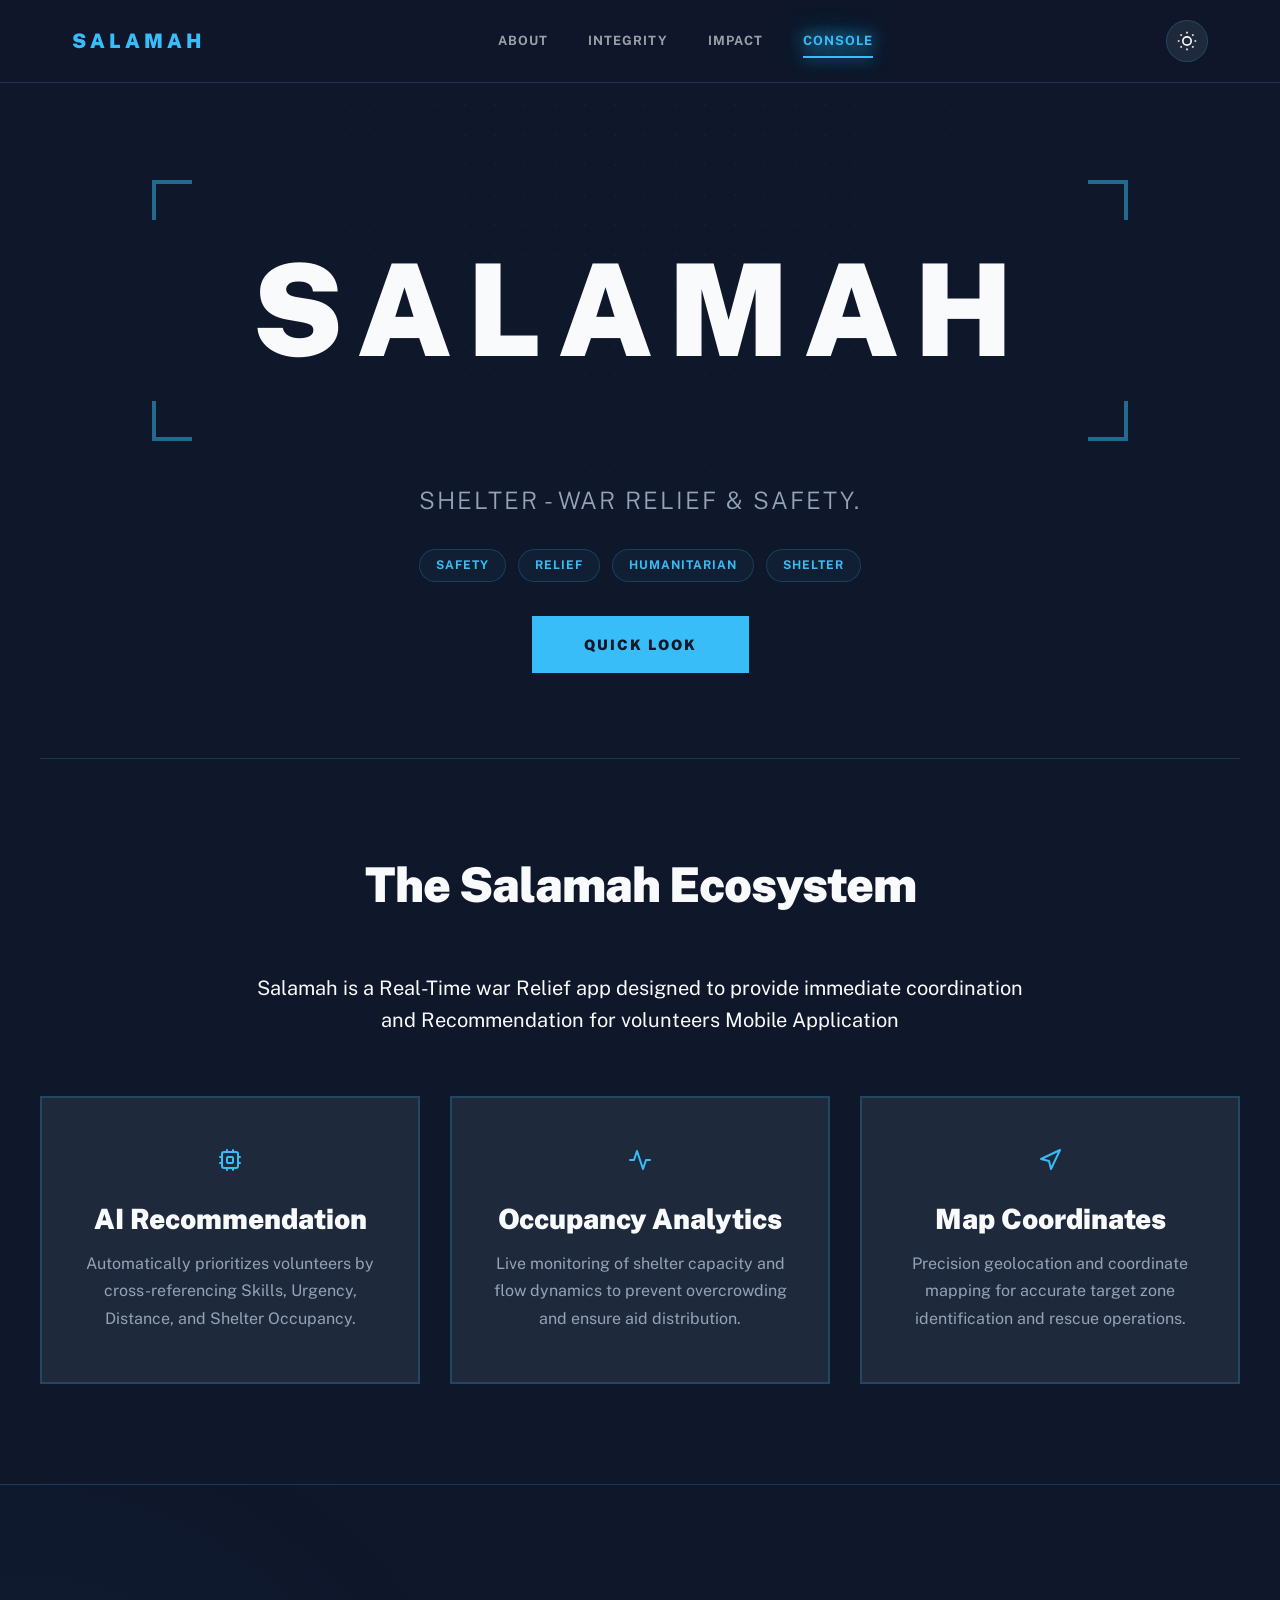
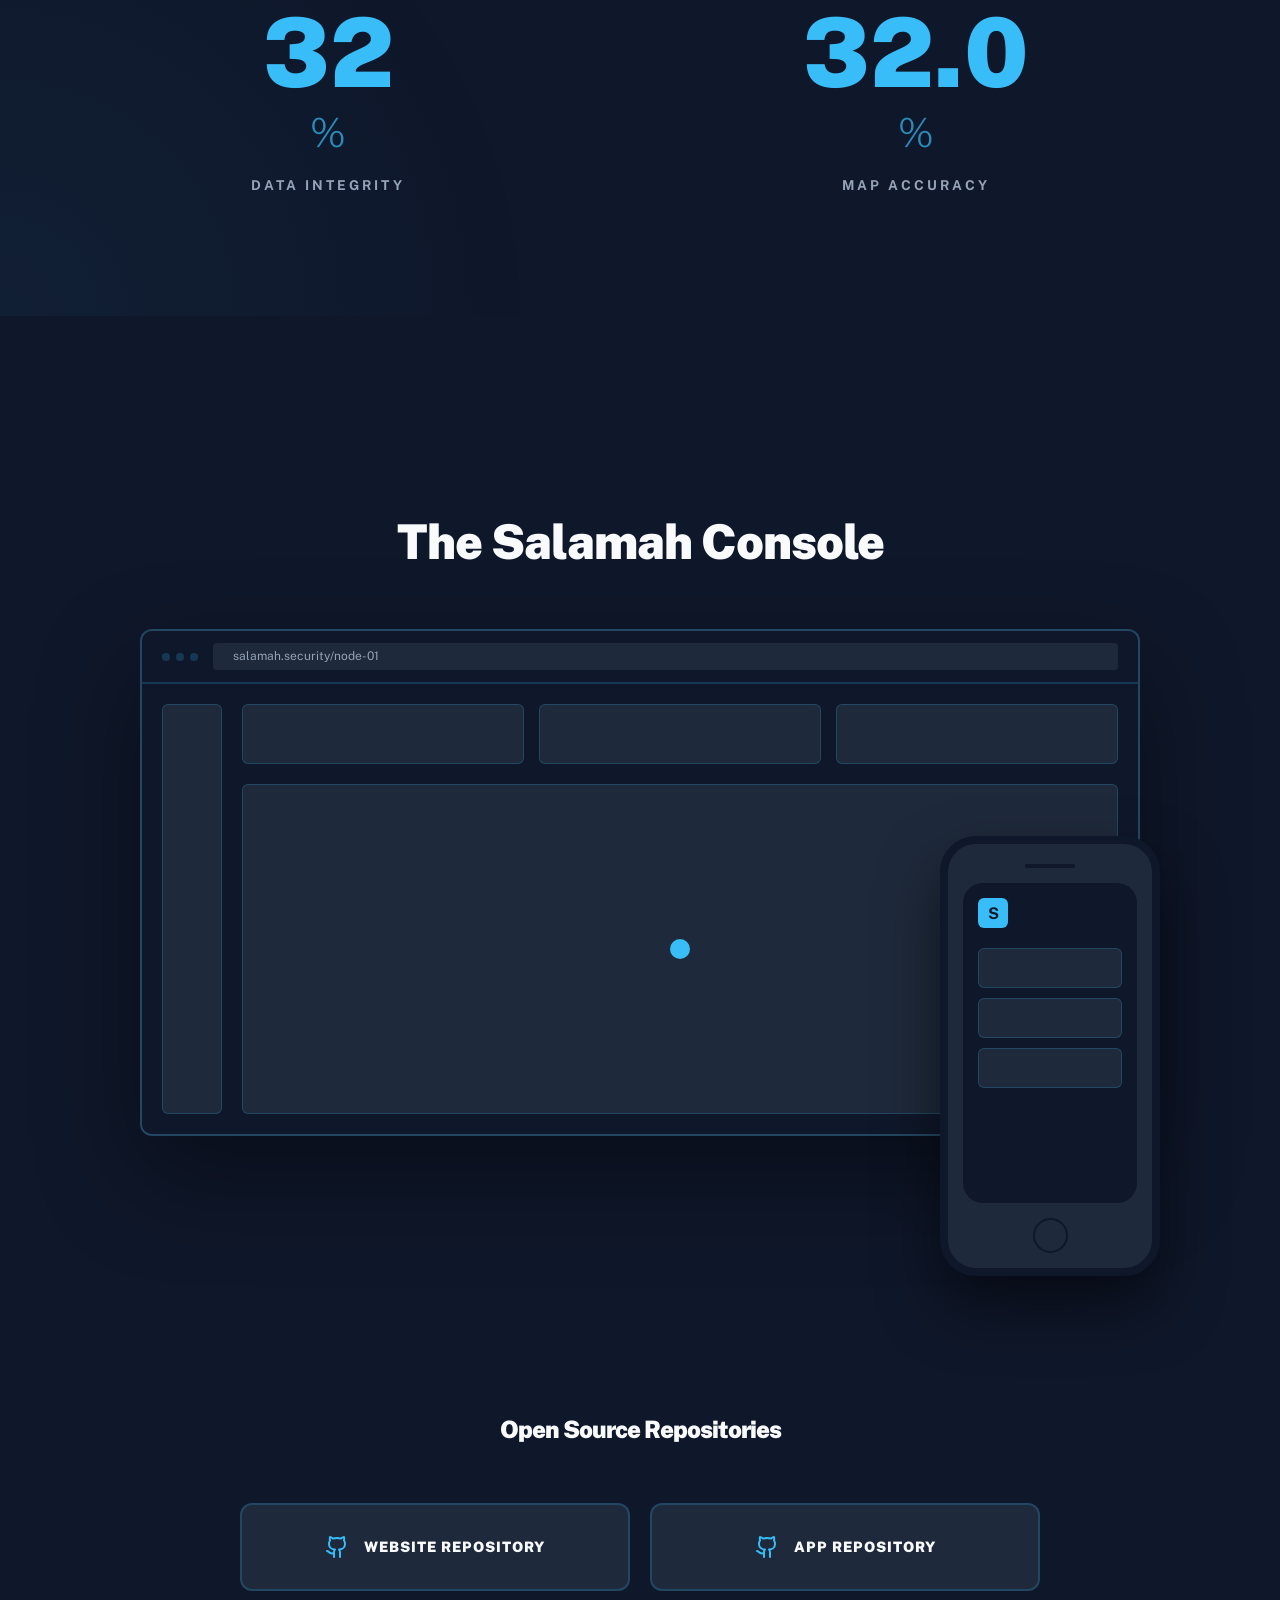
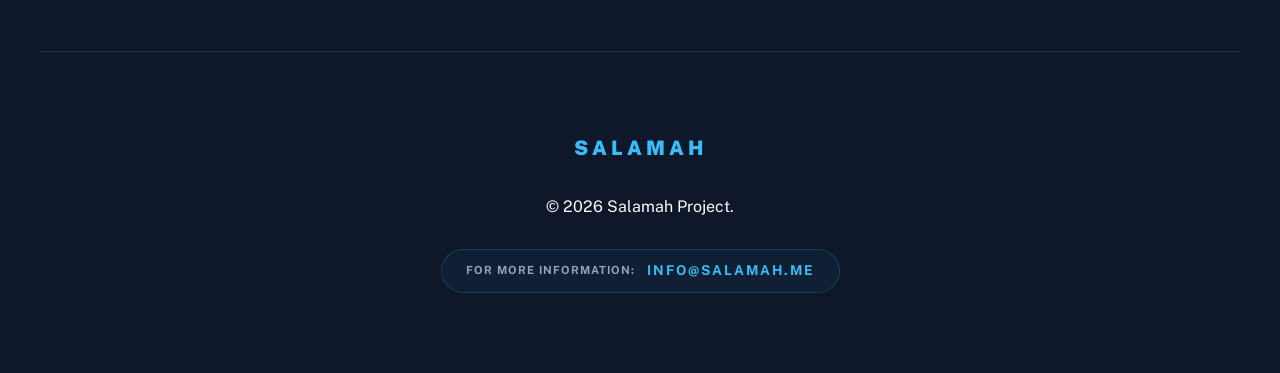
==== index.html @ a931391f "feat: streamline integrity section, apply aggressive mobile spacing refinements, and set 1600ms stat" ====
<!DOCTYPE html>
<html lang="en" data-theme="dark">
<head>
    <meta charset="UTF-8">
    <meta name="viewport" content="width=device-width, initial-scale=1.0">
    <title>Salamah: Hardened Relief Infrastructure</title>
    <link rel="preconnect" href="https://fonts.googleapis.com">
    <link rel="preconnect" href="https://fonts.gstatic.com" crossorigin>
    <link href="https://fonts.googleapis.com/css2?family=Public+Sans:wght@300;400;700;900&display=swap" rel="stylesheet">
    <link rel="stylesheet" href="styles/main.css">
</head>
<body class="bg-navy text-light">
    <div class="blueprint"></div>
    <nav class="navbar">
        <div class="container nav-container">
            <div class="nav-logo">SALAMAH</div>
            <div class="nav-links">
                <a href="#about">About</a>
                <a href="#integrity">Integrity</a>
                <a href="#impact">Impact</a>
                <a href="#app">Console</a>
            </div>
            <button id="theme-toggle" class="theme-toggle-btn" aria-label="Toggle Theme">
                <svg class="sun-icon" width="20" height="20" viewBox="0 0 24 24" fill="none" stroke="currentColor" stroke-width="2"><circle cx="12" cy="12" r="5"/><line x1="12" y1="1" x2="12" y2="3"/><line x1="12" y1="21" x2="12" y2="23"/><line x1="4.22" y1="4.22" x2="5.64" y2="5.64"/><line x1="18.36" y1="18.36" x2="19.78" y2="19.78"/><line x1="1" y1="12" x2="3" y2="12"/><line x1="21" y1="12" x2="23" y2="12"/><line x1="4.22" y1="19.78" x2="5.64" y2="18.36"/><line x1="18.36" y1="5.64" x2="19.78" y2="4.22"/></svg>
                <svg class="moon-icon" width="20" height="20" viewBox="0 0 24 24" fill="none" stroke="currentColor" stroke-width="2"><path d="M21 12.79A9 9 0 1 1 11.21 3 7 7 0 0 0 21 12.79z"/></svg>
            </button>
        </div>
    </nav>
    <main id="main-root">
        <section class="hero container">
            <div class="hero-frame fade-in">
                
                <h1>SALAMAH</h1>
                <div class="frame-corners">
                    <span class="corner tl"></span>
                    <span class="corner tr"></span>
                    <span class="corner bl"></span>
                    <span class="corner br"></span>
                </div>
            </div>
            <p class="hero-tagline fade-in">Shelter - War Relief & Safety.</p>
            <div class="keyword-tags fade-in">
                <span class="tag">Safety</span>
                <span class="tag">Relief</span>
                <span class="tag">Humanitarian</span>
                <span class="tag">Shelter</span>
            </div>
            <div class="hero-actions fade-in">
                <a href="https://shelter-app-seven.vercel.app/" class="btn btn-primary">Quick look</a>
            </div>
        </section>

        <section id="about" class="about-section container">
            <h2 class="section-title">The Salamah Ecosystem</h2>
            <p class="about-description fade-in">Salamah is a Real-Time war Relief app designed to provide immediate coordination and Recommendation for volunteers Mobile Application</p>           
            <div class="feature-grid">
                <article class="feature-card fade-in">
                    <div class="icon-wrapper">
                        <svg xmlns="http://www.w3.org/2000/svg" width="24" height="24" viewBox="0 0 24 24" fill="none" stroke="currentColor" stroke-width="2" stroke-linecap="round" stroke-linejoin="round" class="lucide lucide-cpu"><rect width="16" height="16" x="4" y="4" rx="2"/><rect width="6" height="6" x="9" y="9" rx="1"/><path d="M9 2v2"/><path d="M15 2v2"/><path d="M2 9h2"/><path d="M2 15h2"/><path d="M20 9h2"/><path d="M20 15h2"/><path d="M9 20v2"/><path d="M15 20v2"/></svg>
                    </div>
                    <h3>AI Recommendation</h3>
                    <p>Automatically prioritizes volunteers by cross-referencing Skills, Urgency, Distance, and Shelter Occupancy.</p>
                </article>
                <article class="feature-card fade-in">
                    <div class="icon-wrapper">
                        <svg xmlns="http://www.w3.org/2000/svg" width="24" height="24" viewBox="0 0 24 24" fill="none" stroke="currentColor" stroke-width="2" stroke-linecap="round" stroke-linejoin="round" class="lucide lucide-activity"><path d="M22 12h-4l-3 9L9 3l-3 9H2"/></svg>
                    </div>
                    <h3>Occupancy Analytics</h3>
                    <p>Live monitoring of shelter capacity and flow dynamics to prevent overcrowding and ensure aid distribution.</p>
                </article>
                <article class="feature-card fade-in">
                    <div class="icon-wrapper">
                        <svg xmlns="http://www.w3.org/2000/svg" width="24" height="24" viewBox="0 0 24 24" fill="none" stroke="currentColor" stroke-width="2" stroke-linecap="round" stroke-linejoin="round" class="lucide lucide-navigation"><polygon points="3 11 22 2 13 21 11 13 3 11"/></svg>
                    </div>
                    <h3>Map Coordinates</h3>
                    <p>Precision geolocation and coordinate mapping for accurate target zone identification and rescue operations.</p>
                </article>
            </div>
        </section>

        <section id="integrity" class="impact-stats">
            <div class="container stats-grid">
                <div class="stat-item fade-in">
                    <div class="stat-number" data-target="100">0</div>
                    <div class="stat-unit">%</div>
                    <div class="label">DATA INTEGRITY</div>
                </div>
                <div class="stat-item fade-in">
                    <div class="stat-number" data-target="99.9">0</div>
                    <div class="stat-unit">%</div>
                    <div class="label">MAP ACCURACY</div>
                </div>
            </div>
        </section>

        <section id="app" class="dashboard-preview container">
            <h2 class="section-title">The Salamah Console</h2>
            <div class="mockup-container">
                <!-- Desktop Frame -->
                <div class="desktop-frame fade-in">
                    <div class="desktop-header">
                        <div class="dots"><span></span><span></span><span></span></div>
                        <div class="address-bar">salamah.security/node-01</div>
                    </div>
                    <div class="desktop-content">
                        <div class="mock-ui">
                            <div class="mock-sidebar"></div>
                            <div class="mock-main">
                                <div class="mock-stats"><span></span><span></span><span></span></div>
                                <div class="mock-map">
                                    <div class="pulse"></div>
                                </div>
                            </div>
                        </div>
                    </div>
                </div>
                <!-- Mobile Frame -->
                <div class="mobile-frame fade-in">
                    <div class="mobile-speaker"></div>
                    <div class="mobile-content">
                        <div class="mock-app-ui">
                            <div class="app-header">S</div>
                            <div class="app-list">
                                <span></span><span></span><span></span>
                            </div>
                        </div>
                    </div>
                    <div class="mobile-button"></div>
                </div>
            </div>
        </section>

        <section class="repo-section container fade-in">
            <h3 class="section-title" style="font-size: 1.5rem; margin-top: 40px;">Open Source Repositories</h3>
            <div class="repo-grid">
                <a href="https://github.com/M7-0/Salamah-Web.git" class="repo-card" target="_blank">
                    <svg xmlns="http://www.w3.org/2000/svg" width="24" height="24" viewBox="0 0 24 24" fill="none" stroke="currentColor" stroke-width="2" stroke-linecap="round" stroke-linejoin="round" class="lucide lucide-github"><path d="M15 22v-4a4.8 4.8 0 0 0-1-3.5c3 0 6-2 6-5.5.08-1.25-.27-2.48-1-3.5.28-1.15.28-2.35 0-3.5 0 0-1 0-3 1.5-2.64-.5-5.36-.5-8 0C6 2 5 2 5 2c-.3 1.15-.3 2.35 0 3.5A5.403 5.403 0 0 0 4 9c0 3.5 3 5.5 6 5.5-.39.49-.68 1.05-.85 1.65-.17.6-.22 1.23-.15 1.85v4"/><path d="M9 18c-4.51 2-5-2-7-2"/></svg>
                    <span>Website Repository</span>
                </a>
                <a href="https://github.com/M7-0/Shelter-APP.git" class="repo-card" target="_blank">
                    <svg xmlns="http://www.w3.org/2000/svg" width="24" height="24" viewBox="0 0 24 24" fill="none" stroke="currentColor" stroke-width="2" stroke-linecap="round" stroke-linejoin="round" class="lucide lucide-github"><path d="M15 22v-4a4.8 4.8 0 0 0-1-3.5c3 0 6-2 6-5.5.08-1.25-.27-2.48-1-3.5.28-1.15.28-2.35 0-3.5 0 0-1 0-3 1.5-2.64-.5-5.36-.5-8 0C6 2 5 2 5 2c-.3 1.15-.3 2.35 0 3.5A5.403 5.403 0 0 0 4 9c0 3.5 3 5.5 6 5.5-.39.49-.68 1.05-.85 1.65-.17.6-.22 1.23-.15 1.85v4"/><path d="M9 18c-4.51 2-5-2-7-2"/></svg>
                    <span>App Repository</span>
                </a>
            </div>
        </section>

        <footer class="footer container">
            <div class="footer-content">
                <div class="nav-logo">SALAMAH</div>
                <p>&copy; 2026 Salamah Project.</p>
                <div class="footer-links">
                    <div class="contact-pill">
                        <span class="pill-label">FOR MORE INFORMATION:</span>
                        <a href="mailto:info@salamah.me">info@salamah.me</a>
                    </div>
                </div>
            </div>
        </footer>
    </main>
    <script src="scripts/theme.js"></script>
    <script src="scripts/main.js"></script>
</body>
</html>
---- styles/main.css ----
:root {
    /* Dark Theme (Default) */
    --bg: #0f172a;
    --surface: #1e293b;
    --text: #f8fafc;
    --text-muted: #94a3b8;
    --accent: #38bdf8;
    --border: rgba(56, 189, 248, 0.2);
    --glass-bg: rgba(15, 23, 42, 0.8);
    --grid-color: rgba(56, 189, 248, 0.05);
}

[data-theme="light"] {
    --bg: #f1f5f9;
    --surface: #ffffff;
    --text: #1e293b;
    --text-muted: #64748b;
    --accent: #1e40af;
    --border: rgba(30, 41, 59, 0.1);
    --glass-bg: rgba(241, 245, 249, 0.8);
    --grid-color: rgba(30, 64, 175, 0.05);
}

* { box-sizing: border-box; margin: 0; padding: 0; transition: background 0.3s, color 0.3s, border-color 0.3s; }
body { background: var(--bg); color: var(--text); font-family: 'Public Sans', sans-serif; line-height: 1.6; overflow-x: hidden; }
h1, h2, h3, h4 { font-weight: 900; line-height: 1.1; }
.container { max-width: 1200px; margin: 0 auto; padding: 0 2rem; }

/* Navbar */
.navbar { position: fixed; top: 0; width: 100%; z-index: 1000; background: var(--glass-bg); backdrop-filter: blur(10px); -webkit-backdrop-filter: blur(10px); border-bottom: 1px solid var(--border); padding: 1.25rem 0; transition: padding 0.3s, background 0.3s; }
.nav-container { display: flex; justify-content: space-between; align-items: center; }
.nav-logo { font-size: 1.25rem; font-weight: 900; color: var(--accent); letter-spacing: 4px; }
.nav-links { display: flex; gap: 2.5rem; }
.nav-links a { 
    text-decoration: none; 
    color: var(--text); 
    font-weight: 700; 
    font-size: 0.8rem; 
    text-transform: uppercase; 
    letter-spacing: 1px; 
    transition: all 0.3s cubic-bezier(0.4, 0, 0.2, 1); 
    opacity: 0.6; 
    position: relative;
    padding: 5px 0;
}

.nav-links a:hover { color: var(--accent); opacity: 1; }

.nav-links a::after {
    content: '';
    position: absolute;
    bottom: -2px;
    left: 0;
    width: 0;
    height: 2px;
    background: var(--accent);
    box-shadow: 0 0 15px var(--accent);
    transition: width 0.3s ease;
}

.nav-links a.active { 
    color: var(--accent); 
    opacity: 1; 
    text-shadow: 0 0 15px var(--accent), 0 0 30px var(--accent);
    animation: pulse-glow 2s infinite alternate;
}

.nav-links a.active::after {
    width: 100%;
}

@keyframes pulse-glow {
    from { text-shadow: 0 0 10px var(--accent); }
    to { text-shadow: 0 0 20px var(--accent), 0 0 35px var(--accent); }
}

.theme-toggle-btn { background: var(--surface); border: 1px solid var(--border); color: var(--text); width: 42px; height: 42px; border-radius: 50%; display: flex; align-items: center; justify-content: center; cursor: pointer; transition: 0.3s; overflow: hidden; }
.theme-toggle-btn:hover { border-color: var(--accent); transform: scale(1.05); }

[data-theme="dark"] .sun-icon { display: block; }
[data-theme="dark"] .moon-icon { display: none; }
[data-theme="light"] .sun-icon { display: none; }
[data-theme="light"] .moon-icon { display: block; }

/* Hero */
.hero { padding: 180px 0 100px; text-align: center; display: flex; flex-direction: column; align-items: center; }
.hero-frame { position: relative; padding: 60px 100px; margin-bottom: 40px; }
.hero-frame h1 { font-size: 8rem; letter-spacing: 15px; margin: 0; }
.hero-frame .label { color: var(--accent); font-weight: 900; letter-spacing: 4px; font-size: 0.8rem; margin-bottom: 20px; }

.corner { position: absolute; width: 40px; height: 40px; border-color: var(--accent); border-style: solid; opacity: 0.5; }
.tl { top: 0; left: 0; border-width: 4px 0 0 4px; }
.tr { top: 0; right: 0; border-width: 4px 4px 0 0; }
.bl { bottom: 0; left: 0; border-width: 0 0 4px 4px; }
.br { bottom: 0; right: 0; border-width: 0 4px 4px 0; }

.hero-tagline { font-size: 1.5rem; color: var(--text-muted); max-width: 700px; margin-bottom: 30px; font-weight: 300; text-transform: uppercase; letter-spacing: 2px; }

.keyword-tags { display: flex; gap: 12px; margin-bottom: 50px; flex-wrap: wrap; justify-content: center; }
.tag { padding: 6px 16px; background: rgba(56, 189, 248, 0.05); border: 1px solid var(--border); border-radius: 50px; font-size: 0.75rem; font-weight: 700; color: var(--accent); letter-spacing: 1px; text-transform: uppercase; transition: 0.3s; }
.tag:hover { background: rgba(56, 189, 248, 0.1); border-color: var(--accent); transform: translateY(-2px); }

.btn { padding: 18px 50px; text-decoration: none; font-weight: 900; text-transform: uppercase; letter-spacing: 2px; transition: 0.4s; font-size: 0.9rem; }
.btn-primary { background: var(--accent); color: var(--bg); border: 2px solid var(--accent); }
.btn-primary:hover { background: transparent; color: var(--accent); }
.btn-secondary { color: var(--text); border: 2px solid var(--border); margin-left: 20px; }
.btn-secondary:hover { border-color: var(--accent); color: var(--accent); }

/* About Section */
.about-section { padding: 100px 0; border-top: 1px solid var(--border); text-align: center; }
.about-description { font-size: 1.25rem; color: var(--text); max-width: 800px; margin: 0 auto 60px; font-weight: 400; opacity: 0.9; }

.repo-section { margin-top: 80px; }
.repo-grid { display: grid; grid-template-columns: repeat(2, 1fr); gap: 20px; max-width: 800px; margin: 40px auto 0; }
.repo-card { background: var(--surface); padding: 30px; border: 2px solid var(--border); border-radius: 12px; display: flex; align-items: center; justify-content: center; gap: 15px; text-decoration: none; color: var(--text); transition: 0.4s; cursor: pointer; }
.repo-card:hover { border-color: var(--accent); background: rgba(56, 189, 248, 0.05); transform: translateY(-5px); }
.repo-card svg { color: var(--accent); }
.repo-card span { font-weight: 900; letter-spacing: 1px; text-transform: uppercase; font-size: 0.9rem; }

/* Features */
.features { padding: 100px 0; border-top: 1px solid var(--border); }
.section-title { font-size: 3rem; text-align: center; margin-bottom: 60px; letter-spacing: -1px; }
.feature-grid { display: grid; grid-template-columns: repeat(3, 1fr); gap: 30px; }
.feature-card { background: var(--surface); padding: 50px 40px; border: 2px solid var(--border); transition: 0.4s; position: relative; }
.feature-card:hover { border-color: var(--accent); transform: translateY(-10px); box-shadow: 0 20px 40px rgba(0,0,0,0.3); }
.feature-card .icon-wrapper { color: var(--accent); margin-bottom: 25px; }
.feature-card h3 { font-size: 1.75rem; margin-bottom: 15px; }
.feature-card p { color: var(--text-muted); line-height: 1.7; }

/* Impact Stats */
.impact-stats { padding: 120px 0; border-top: 1px solid var(--border); background: radial-gradient(circle at bottom left, rgba(56, 189, 248, 0.05), transparent 40%); }
.stats-grid { display: flex; justify-content: space-around; gap: 40px; text-align: center; }
.stat-number { font-size: 6rem; font-weight: 900; color: var(--accent); line-height: 1; }
.stat-unit { font-size: 2.5rem; color: var(--accent); opacity: 0.7; font-weight: 300; }
.stat-item .label { font-size: 0.85rem; color: var(--text-muted); letter-spacing: 3px; font-weight: 700; margin-top: 10px; }

/* Animations */
.fade-in { opacity: 0; transform: translateY(30px); transition: opacity 0.8s ease-out, transform 0.8s ease-out; }
.fade-in.visible { opacity: 1; transform: translateY(0); }

@keyframes drift {
    from { background-position: 0 0; }
    to { background-position: 40px 40px; }
}

.blueprint {
    position: fixed;
    inset: 0;
    background-image: radial-gradient(var(--grid-color) 1px, transparent 1px);
    background-size: 30px 30px;
    -webkit-mask-image: radial-gradient(ellipse at 50% 0%, black 10%, transparent 80%);
    mask-image: radial-gradient(ellipse at 50% 0%, black 10%, transparent 80%);
    pointer-events: none;
    z-index: -1;
    animation: drift 120s linear infinite;
}

/* Dashboard Preview */
.dashboard-preview { padding: 100px 0; margin-top: 100px; }
.mockup-container { position: relative; max-width: 1000px; margin: 0 auto; }

/* Desktop Frame */
.desktop-frame { background: var(--surface); border-radius: 12px; overflow: hidden; border: 2px solid var(--border); box-shadow: 0 40px 100px rgba(0,0,0,0.4); transition: transform 0.3s; }
.desktop-header { background: var(--bg); padding: 12px 20px; display: flex; align-items: center; gap: 15px; border-bottom: 2px solid var(--border); }
.desktop-header .dots { display: flex; gap: 6px; }
.desktop-header .dots span { width: 8px; height: 8px; border-radius: 50%; background: var(--border); }
.address-bar { background: var(--surface); color: var(--text-muted); font-size: 0.75rem; padding: 4px 20px; border-radius: 4px; flex-grow: 1; text-align: left; }

.desktop-content { background: var(--bg); height: 450px; padding: 20px; }
.mock-ui { display: flex; height: 100%; gap: 20px; }
.mock-sidebar { width: 60px; background: var(--surface); border-radius: 6px; border: 1px solid var(--border); }
.mock-main { flex-grow: 1; display: flex; flex-direction: column; gap: 20px; }
.mock-stats { display: flex; gap: 15px; }
.mock-stats span { height: 60px; flex: 1; background: var(--surface); border-radius: 6px; border: 1px solid var(--border); }
.mock-map { flex-grow: 1; background: var(--surface); border-radius: 6px; border: 1px solid var(--border); position: relative; display: flex; align-items: center; justify-content: center; }

/* Mobile Frame */
.mobile-frame { position: relative; width: 220px; height: 440px; background: var(--surface); border-radius: 36px; border: 8px solid var(--bg); box-shadow: 0 30px 60px rgba(0,0,0,0.5); z-index: 10; display: flex; flex-direction: column; padding: 15px; margin: 40px auto 0; transition: transform 0.3s; }
.mobile-speaker { width: 50px; height: 4px; background: var(--bg); border-radius: 2px; margin: 5px auto 15px; }
.mobile-content { flex-grow: 1; background: var(--bg); border-radius: 20px; overflow: hidden; padding: 15px; }
.mock-app-ui .app-header { background: var(--accent); color: var(--bg); width: 30px; height: 30px; border-radius: 6px; display: flex; align-items: center; justify-content: center; font-weight: bold; margin-bottom: 20px; }
.app-list span { display: block; height: 40px; background: var(--surface); border-radius: 6px; margin-bottom: 10px; border: 1px solid var(--border); }
.mobile-button { width: 35px; height: 35px; border: 2px solid var(--bg); border-radius: 50%; margin: 15px auto 0; }

@media only screen and (min-width: 769px) {
    .mockup-container { padding-bottom: 100px; }
    .mobile-frame {
        position: absolute;
        bottom: -40px;
        right: -20px;
        margin: 0;
    }
}

.pulse {
    width: 20px;
    height: 20px;
    background: var(--accent);
    border-radius: 50%;
    animation: pulse 2s infinite;
}

@keyframes pulse {
    0% { transform: scale(0.95); box-shadow: 0 0 0 0 rgba(56, 189, 248, 0.4); }
    70% { transform: scale(1); box-shadow: 0 0 0 15px rgba(56, 189, 248, 0); }
    100% { transform: scale(0.95); box-shadow: 0 0 0 0 rgba(56, 189, 248, 0); }
}

/* Staggered Entrance */
.visible:nth-child(1) { transition-delay: 0.1s; }
.visible:nth-child(2) { transition-delay: 0.2s; }
.visible:nth-child(3) { transition-delay: 0.3s; }

/* Footer */
.footer { padding: 80px 0; border-top: 1px solid var(--border); margin-top: 60px; }
.footer-content { display: flex; flex-direction: column; align-items: center; gap: 30px; }

.contact-pill {
    display: flex;
    align-items: center;
    gap: 12px;
    padding: 10px 24px;
    border: 1px solid var(--border);
    border-radius: 50px;
    background: rgba(56, 189, 248, 0.05);
    transition: 0.3s;
}

.contact-pill:hover {
    border-color: var(--accent);
    background: rgba(56, 189, 248, 0.1);
}

.pill-label {
    font-size: 0.7rem;
    color: var(--text-muted);
    font-weight: 700;
    letter-spacing: 1px;
}

.contact-pill a {
    color: var(--accent) !important;
    text-decoration: none;
    font-size: 0.85rem !important;
    font-weight: bold;
    text-transform: uppercase;
    letter-spacing: 2px !important;
}

.footer-links { display: flex; gap: 15px; align-items: center; }

/* Responsive */
@media (max-width: 1024px) {
    .hero-frame h1 { font-size: 6rem; }
    .feature-grid { grid-template-columns: 1fr 1fr; }
}

@media (max-width: 768px) {
    .container { 
        width: 100%; 
        padding-left: 20px;
        padding-right: 20px;
        margin: 0;
        max-width: none;
    }
    
    #integrity.container, #app.container {
        padding-left: 60px;
        padding-right: 60px;
    }

    .hero { padding: 120px 0 60px; }
    .features { padding: 60px 0; }
    .impact-stats { padding: 10px 0; }
    .dashboard-preview { padding: 60px 0; }
    .repo-section { margin-top: -20px; padding-bottom: 20px; }
    .footer { padding: 40px 0; }

    .nav-links { display: none; }
    .hero-frame { padding: 40px 20px; }
    .hero-frame h1 { 
        font-size: clamp(2.2rem, 12vw, 4rem); 
        letter-spacing: clamp(2px, 2vw, 5px);
        width: 100%;
        text-align: center;
    }
    .hero-tagline { font-size: 1.1rem; }
    .repo-grid { grid-template-columns: 1fr; gap: 10px; }
    .feature-grid { grid-template-columns: 1fr; }
    .stats-grid { 
        flex-direction: row; 
        justify-content: center;
        gap: 70px;
    }
    .stat-item {
        padding: 0;
    }
    .stat-number {
        font-size: clamp(1.5rem, 8vw, 2.5rem);
    }
    .stat-item .label {
        font-size: 0.55rem;
        letter-spacing: 0;
    }

    .pill-label {
        font-size: 0.6rem;
        letter-spacing: 0;
        margin-right: -5px;
    }

    .mobile-frame { 
        transform: scale(0.7); 
        margin: 20px auto 0;
    }

/* Breakpoint Reference */
/* Mobile */ @media only screen and (min-width: 480px) {}
/* Tablet */ @media only screen and (min-width: 768px) {}
/* Desktop */ @media only screen and (min-width: 992px) {}
/* Huge */ @media only screen and (min-width: 1280px) {}

/* Phone */ @media only screen and (max-width: 320px) {}
/* Tablet (Range) */ @media only screen and (min-width: 321px) and (max-width: 768px) {}
/* Desktop (Min) */ @media only screen and (min-width: 769px) {}
}
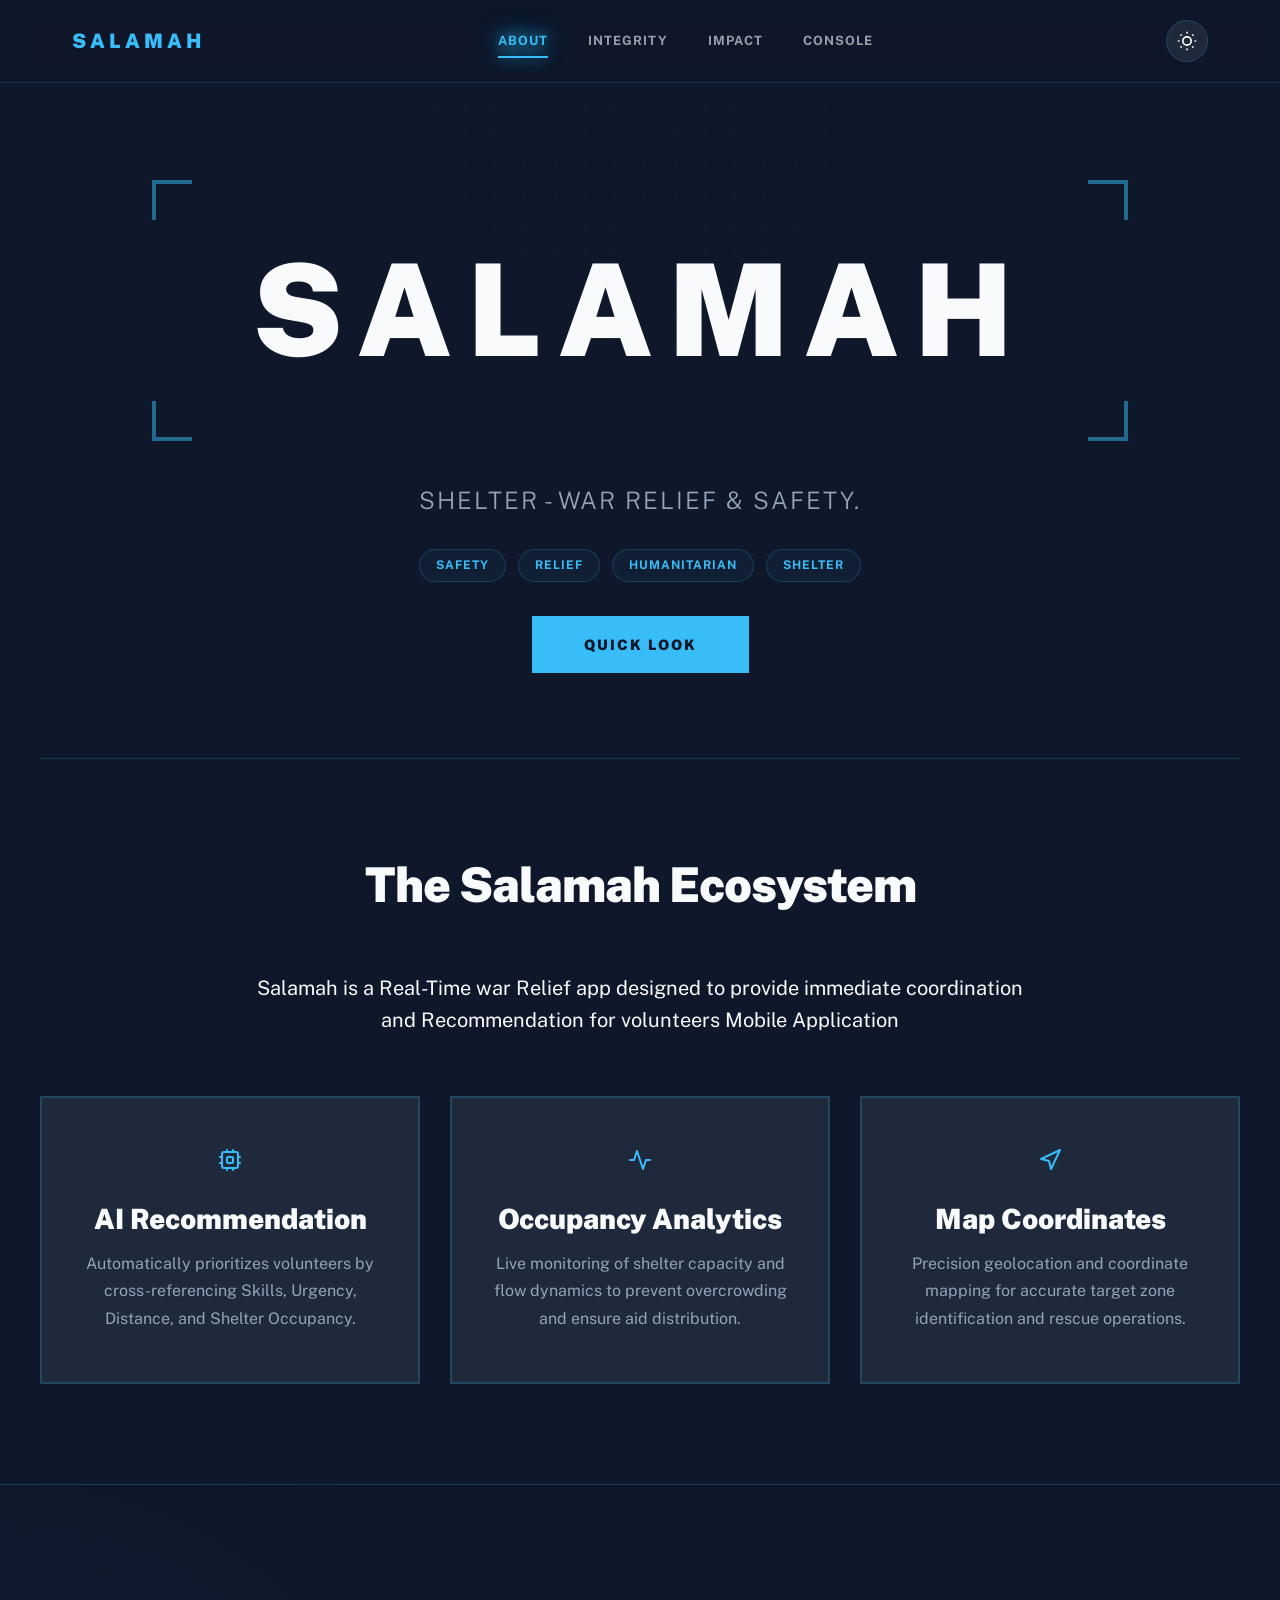
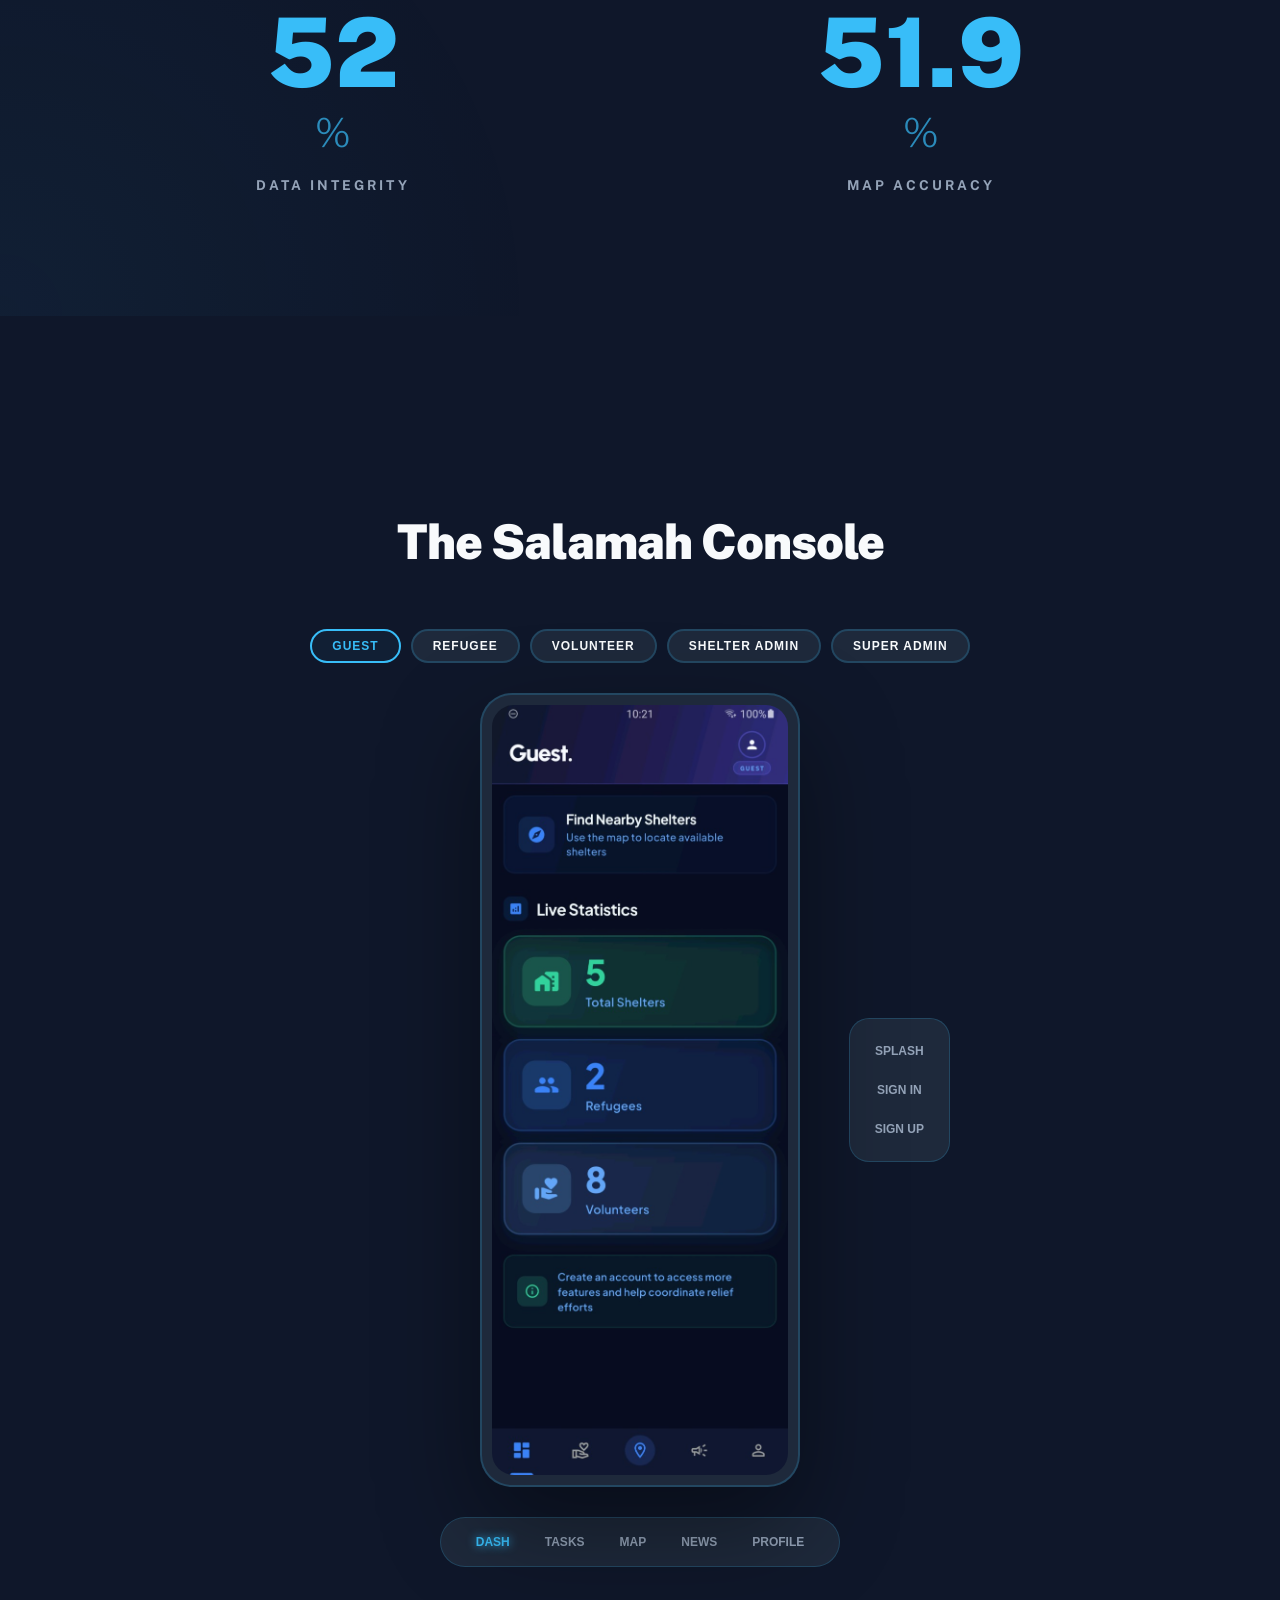
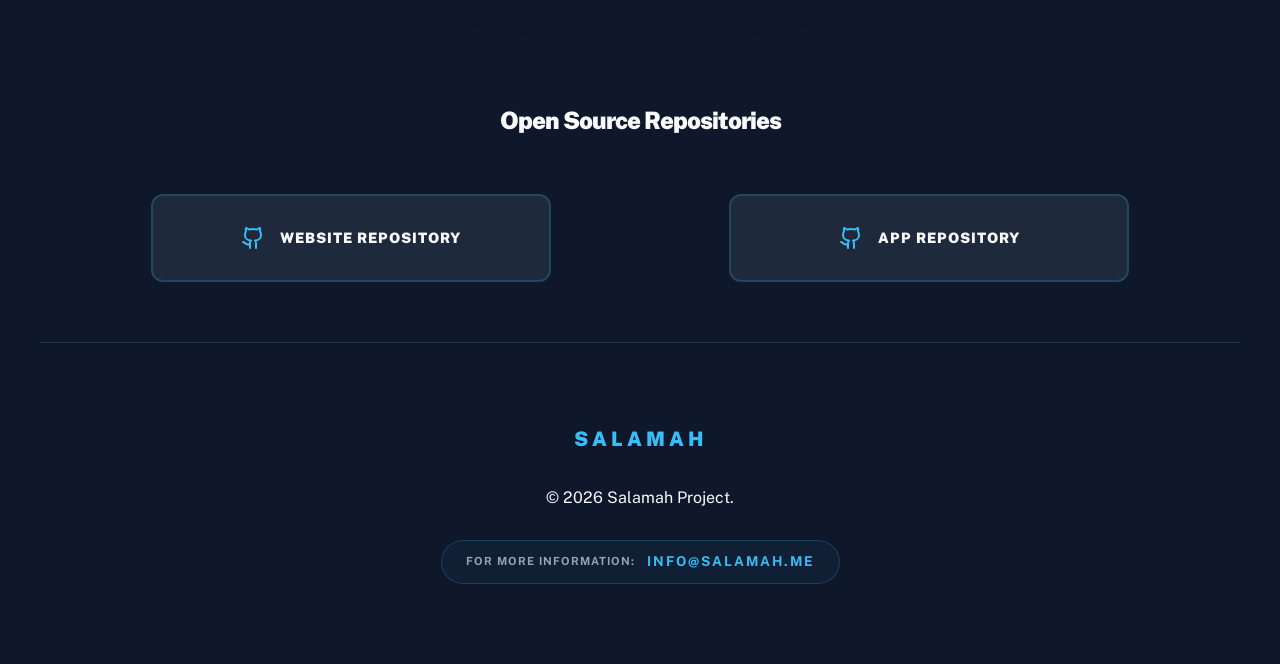
==== commit 1120e5cc: "feat: implement professional multi-user theme-aware console with dynamic navigation and responsive l" ====
--- a/index.html
+++ b/index.html
@@ -95,37 +95,35 @@
 
         <section id="app" class="dashboard-preview container">
             <h2 class="section-title">The Salamah Console</h2>
-            <div class="mockup-container">
-                <!-- Desktop Frame -->
-                <div class="desktop-frame fade-in">
-                    <div class="desktop-header">
-                        <div class="dots"><span></span><span></span><span></span></div>
-                        <div class="address-bar">salamah.security/node-01</div>
+            <div class="console-wrapper">
+                <!-- Tier 1: Roles -->
+                <div class="role-selector">
+                    <button class="role-btn active" onclick="setRole('guest', this)">Guest</button>
+                    <button class="role-btn" onclick="setRole('refugee', this)">Refugee</button>
+                    <button class="role-btn" onclick="setRole('volunteer', this)">Volunteer</button>
+                    <button class="role-btn" onclick="setRole('shelter-admin', this)">Shelter Admin</button>
+                    <button class="role-btn" onclick="setRole('super-admin', this)">Super Admin</button>
+                </div>
+
+                <div class="console-body">
+                    <div class="screenshot-frame">
+                        <img id="console-display" src="" alt="Salamah App View">
                     </div>
-                    <div class="desktop-content">
-                        <div class="mock-ui">
-                            <div class="mock-sidebar"></div>
-                            <div class="mock-main">
-                                <div class="mock-stats"><span></span><span></span><span></span></div>
-                                <div class="mock-map">
-                                    <div class="pulse"></div>
-                                </div>
-                            </div>
-                        </div>
+
+                    <div class="side-selector">
+                        <button class="page-link" onclick="setPage('splash', this)">Splash</button>
+                        <button class="page-link" onclick="setPage('signin', this)">Sign In</button>
+                        <button class="page-link" onclick="setPage('signup', this)">Sign Up</button>
                     </div>
                 </div>
-                <!-- Mobile Frame -->
-                <div class="mobile-frame fade-in">
-                    <div class="mobile-speaker"></div>
-                    <div class="mobile-content">
-                        <div class="mock-app-ui">
-                            <div class="app-header">S</div>
-                            <div class="app-list">
-                                <span></span><span></span><span></span>
-                            </div>
-                        </div>
-                    </div>
-                    <div class="mobile-button"></div>
+
+                <!-- Tier 2: Main Pages -->
+                <div class="page-selector">
+                    <button class="page-link active" onclick="setPage('dashboard', this)">Dash</button>
+                    <button id="btn-tasks" class="page-link" onclick="setPage('tasks', this)">Tasks</button>
+                    <button class="page-link" onclick="setPage('map', this)">Map</button>
+                    <button id="btn-news" class="page-link" onclick="setPage('announcements', this)">News</button>
+                    <button class="page-link" onclick="setPage('profile', this)">Profile</button>
                 </div>
             </div>
         </section>
--- a/styles/main.css
+++ b/styles/main.css
@@ -110,9 +110,16 @@
 .about-section { padding: 100px 0; border-top: 1px solid var(--border); text-align: center; }
 .about-description { font-size: 1.25rem; color: var(--text); max-width: 800px; margin: 0 auto 60px; font-weight: 400; opacity: 0.9; }
 
-.repo-section { margin-top: 80px; }
-.repo-grid { display: grid; grid-template-columns: repeat(2, 1fr); gap: 20px; max-width: 800px; margin: 40px auto 0; }
-.repo-card { background: var(--surface); padding: 30px; border: 2px solid var(--border); border-radius: 12px; display: flex; align-items: center; justify-content: center; gap: 15px; text-decoration: none; color: var(--text); transition: 0.4s; cursor: pointer; }
+/* Responsive Repo Grid */
+.repo-grid { 
+    display: grid; 
+    grid-template-columns: repeat(auto-fit, minmax(300px, 1fr)); 
+    gap: 20px; 
+    width: 100%;
+    justify-content: center;
+}
+.repo-card { background: var(--surface); padding: 30px; border: 2px solid var(--border); border-radius: 12px; display: flex; align-items: center; justify-content: center; gap: 15px; text-decoration: none; color: var(--text); transition: 0.4s; cursor: pointer; max-width: 400px; margin: 0 auto; width: 100%; }
+
 .repo-card:hover { border-color: var(--accent); background: rgba(56, 189, 248, 0.05); transform: translateY(-5px); }
 .repo-card svg { color: var(--accent); }
 .repo-card span { font-weight: 900; letter-spacing: 1px; text-transform: uppercase; font-size: 0.9rem; }
@@ -156,41 +163,79 @@
 }
 
 /* Dashboard Preview */
-.dashboard-preview { padding: 100px 0; margin-top: 100px; }
-.mockup-container { position: relative; max-width: 1000px; margin: 0 auto; }
-
-/* Desktop Frame */
-.desktop-frame { background: var(--surface); border-radius: 12px; overflow: hidden; border: 2px solid var(--border); box-shadow: 0 40px 100px rgba(0,0,0,0.4); transition: transform 0.3s; }
-.desktop-header { background: var(--bg); padding: 12px 20px; display: flex; align-items: center; gap: 15px; border-bottom: 2px solid var(--border); }
-.desktop-header .dots { display: flex; gap: 6px; }
-.desktop-header .dots span { width: 8px; height: 8px; border-radius: 50%; background: var(--border); }
-.address-bar { background: var(--surface); color: var(--text-muted); font-size: 0.75rem; padding: 4px 20px; border-radius: 4px; flex-grow: 1; text-align: left; }
-
-.desktop-content { background: var(--bg); height: 450px; padding: 20px; }
-.mock-ui { display: flex; height: 100%; gap: 20px; }
-.mock-sidebar { width: 60px; background: var(--surface); border-radius: 6px; border: 1px solid var(--border); }
-.mock-main { flex-grow: 1; display: flex; flex-direction: column; gap: 20px; }
-.mock-stats { display: flex; gap: 15px; }
-.mock-stats span { height: 60px; flex: 1; background: var(--surface); border-radius: 6px; border: 1px solid var(--border); }
-.mock-map { flex-grow: 1; background: var(--surface); border-radius: 6px; border: 1px solid var(--border); position: relative; display: flex; align-items: center; justify-content: center; }
-
-/* Mobile Frame */
-.mobile-frame { position: relative; width: 220px; height: 440px; background: var(--surface); border-radius: 36px; border: 8px solid var(--bg); box-shadow: 0 30px 60px rgba(0,0,0,0.5); z-index: 10; display: flex; flex-direction: column; padding: 15px; margin: 40px auto 0; transition: transform 0.3s; }
-.mobile-speaker { width: 50px; height: 4px; background: var(--bg); border-radius: 2px; margin: 5px auto 15px; }
-.mobile-content { flex-grow: 1; background: var(--bg); border-radius: 20px; overflow: hidden; padding: 15px; }
-.mock-app-ui .app-header { background: var(--accent); color: var(--bg); width: 30px; height: 30px; border-radius: 6px; display: flex; align-items: center; justify-content: center; font-weight: bold; margin-bottom: 20px; }
-.app-list span { display: block; height: 40px; background: var(--surface); border-radius: 6px; margin-bottom: 10px; border: 1px solid var(--border); }
-.mobile-button { width: 35px; height: 35px; border: 2px solid var(--bg); border-radius: 50%; margin: 15px auto 0; }
-
-@media only screen and (min-width: 769px) {
-    .mockup-container { padding-bottom: 100px; }
-    .mobile-frame {
-        position: absolute;
-        bottom: -40px;
-        right: -20px;
-        margin: 0;
-    }
-}
+.dashboard-preview { padding: 100px 0; margin-top: 100px; text-align: center; }
+
+/* Console Specific */
+.console-wrapper { max-width: 900px; margin: 40px auto 0; display: flex; flex-direction: column; align-items: center; gap: 30px; }
+
+.console-body { display: flex; align-items: center; justify-content: center; width: 100%; position: relative; min-height: 500px; }
+
+.side-selector { 
+    display: flex; 
+    flex-direction: column; 
+    gap: 15px; 
+    background: var(--surface); 
+    padding: 20px 15px; 
+    border-radius: 20px; 
+    border: 1px solid var(--border); 
+    position: absolute;
+    right: 140px;
+}
+
+/* Role Selector (Top) */
+.role-selector { display: flex; justify-content: center; gap: 10px; flex-wrap: wrap; width: 100%; }
+.role-btn { 
+    background: var(--surface); 
+    border: 2px solid var(--border); 
+    color: var(--text); 
+    padding: 8px 20px; 
+    border-radius: 50px; 
+    font-weight: 700; 
+    cursor: pointer; 
+    transition: 0.3s;
+    font-size: 0.75rem;
+    text-transform: uppercase;
+    letter-spacing: 1px;
+}
+.role-btn.active { border-color: var(--accent); color: var(--accent); background: rgba(56, 189, 248, 0.05); }
+
+/* Page Selector (Bottom) */
+.page-selector { 
+    display: flex; 
+    justify-content: center; 
+    gap: 15px; 
+    background: var(--surface); 
+    padding: 12px 25px; 
+    border-radius: 50px; 
+    border: 1px solid var(--border);
+    flex-wrap: wrap;
+}
+.page-link { 
+    background: none; 
+    border: none; 
+    color: var(--text-muted); 
+    font-weight: 700; 
+    cursor: pointer; 
+    font-size: 0.75rem; 
+    text-transform: uppercase; 
+    transition: 0.3s;
+    padding: 5px 10px;
+}
+.page-link:hover { color: var(--accent); }
+.page-link.active { color: var(--accent); text-shadow: 0 0 10px var(--accent); }
+
+/* Screenshot Frame */
+.screenshot-frame { 
+    background: var(--surface); 
+    border: 2px solid var(--border); 
+    padding: 10px; 
+    border-radius: 32px; 
+    box-shadow: 0 40px 100px rgba(0,0,0,0.4); 
+    max-width: 320px; 
+    width: 100%;
+    z-index: 2;
+}
+.screenshot-frame img { width: 100%; border-radius: 22px; display: block; height: auto; transition: opacity 0.3s ease; }
 
 .pulse {
     width: 20px;
@@ -263,10 +308,42 @@
         margin: 0;
         max-width: none;
     }
+
+    .console-body { 
+        flex-direction: column; 
+        gap: 20px; 
+        width: 100%;
+        align-items: center;
+        justify-content: center;
+    }
+    
+    .side-selector { 
+        position: static;
+        flex-direction: row; 
+        padding: 10px 10px; 
+        justify-content: center;
+        width: 100%;
+        max-width: 100%;
+        margin: 0 auto;
+        flex-wrap: wrap;
+    }
+
+    .screenshot-frame {
+        transform: none;
+        margin: 0 auto !important;
+    }
+
+    .page-selector, .role-selector {
+        width: 100%;
+        max-width: 100%;
+        justify-content: center;
+        margin: 0 auto;
+        transform: none;
+    }
     
     #integrity.container, #app.container {
-        padding-left: 60px;
-        padding-right: 60px;
+        padding-left: 20px; /* Reduced from 60px to prevent shift */
+        padding-right: 20px;
     }
 
     .hero { padding: 120px 0 60px; }
@@ -285,7 +362,6 @@
         text-align: center;
     }
     .hero-tagline { font-size: 1.1rem; }
-    .repo-grid { grid-template-columns: 1fr; gap: 10px; }
     .feature-grid { grid-template-columns: 1fr; }
     .stats-grid { 
         flex-direction: row; 
@@ -309,11 +385,6 @@
         margin-right: -5px;
     }
 
-    .mobile-frame { 
-        transform: scale(0.7); 
-        margin: 20px auto 0;
-    }
-
 /* Breakpoint Reference */
 /* Mobile */ @media only screen and (min-width: 480px) {}
 /* Tablet */ @media only screen and (min-width: 768px) {}
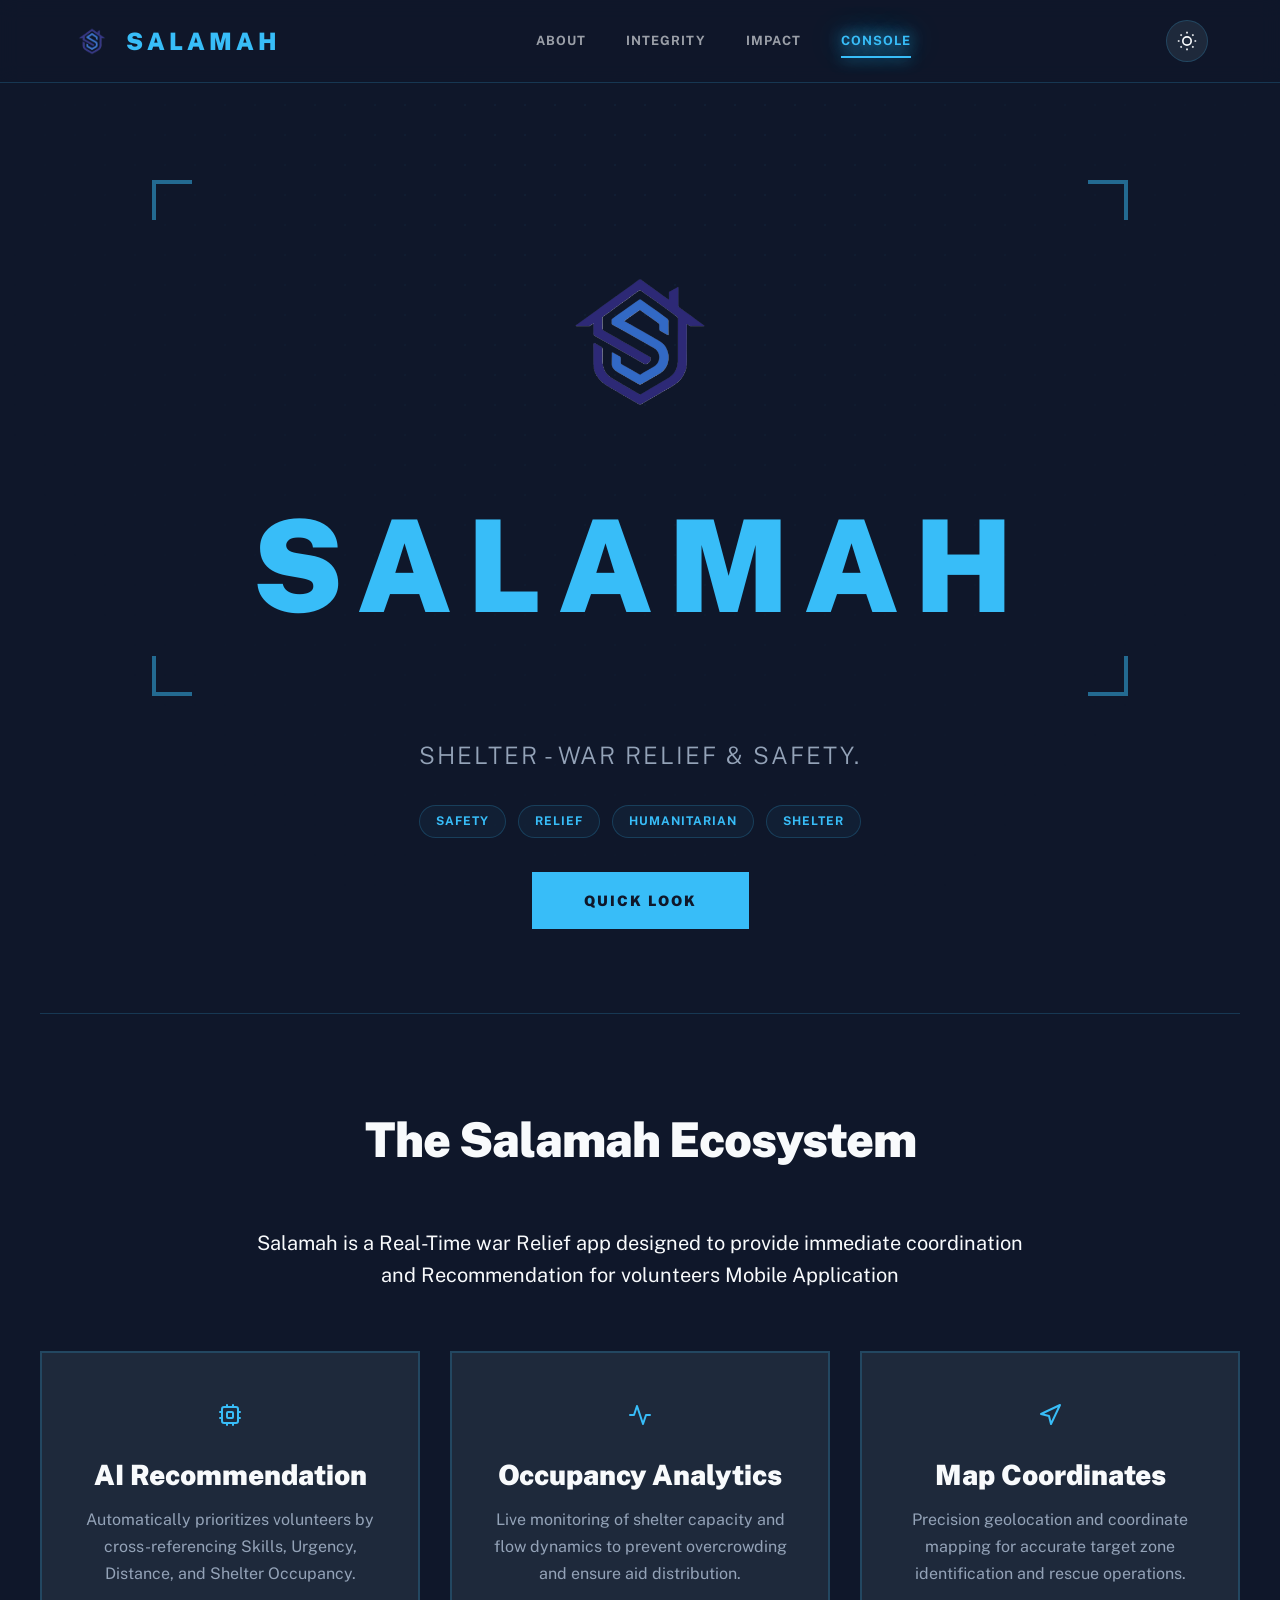
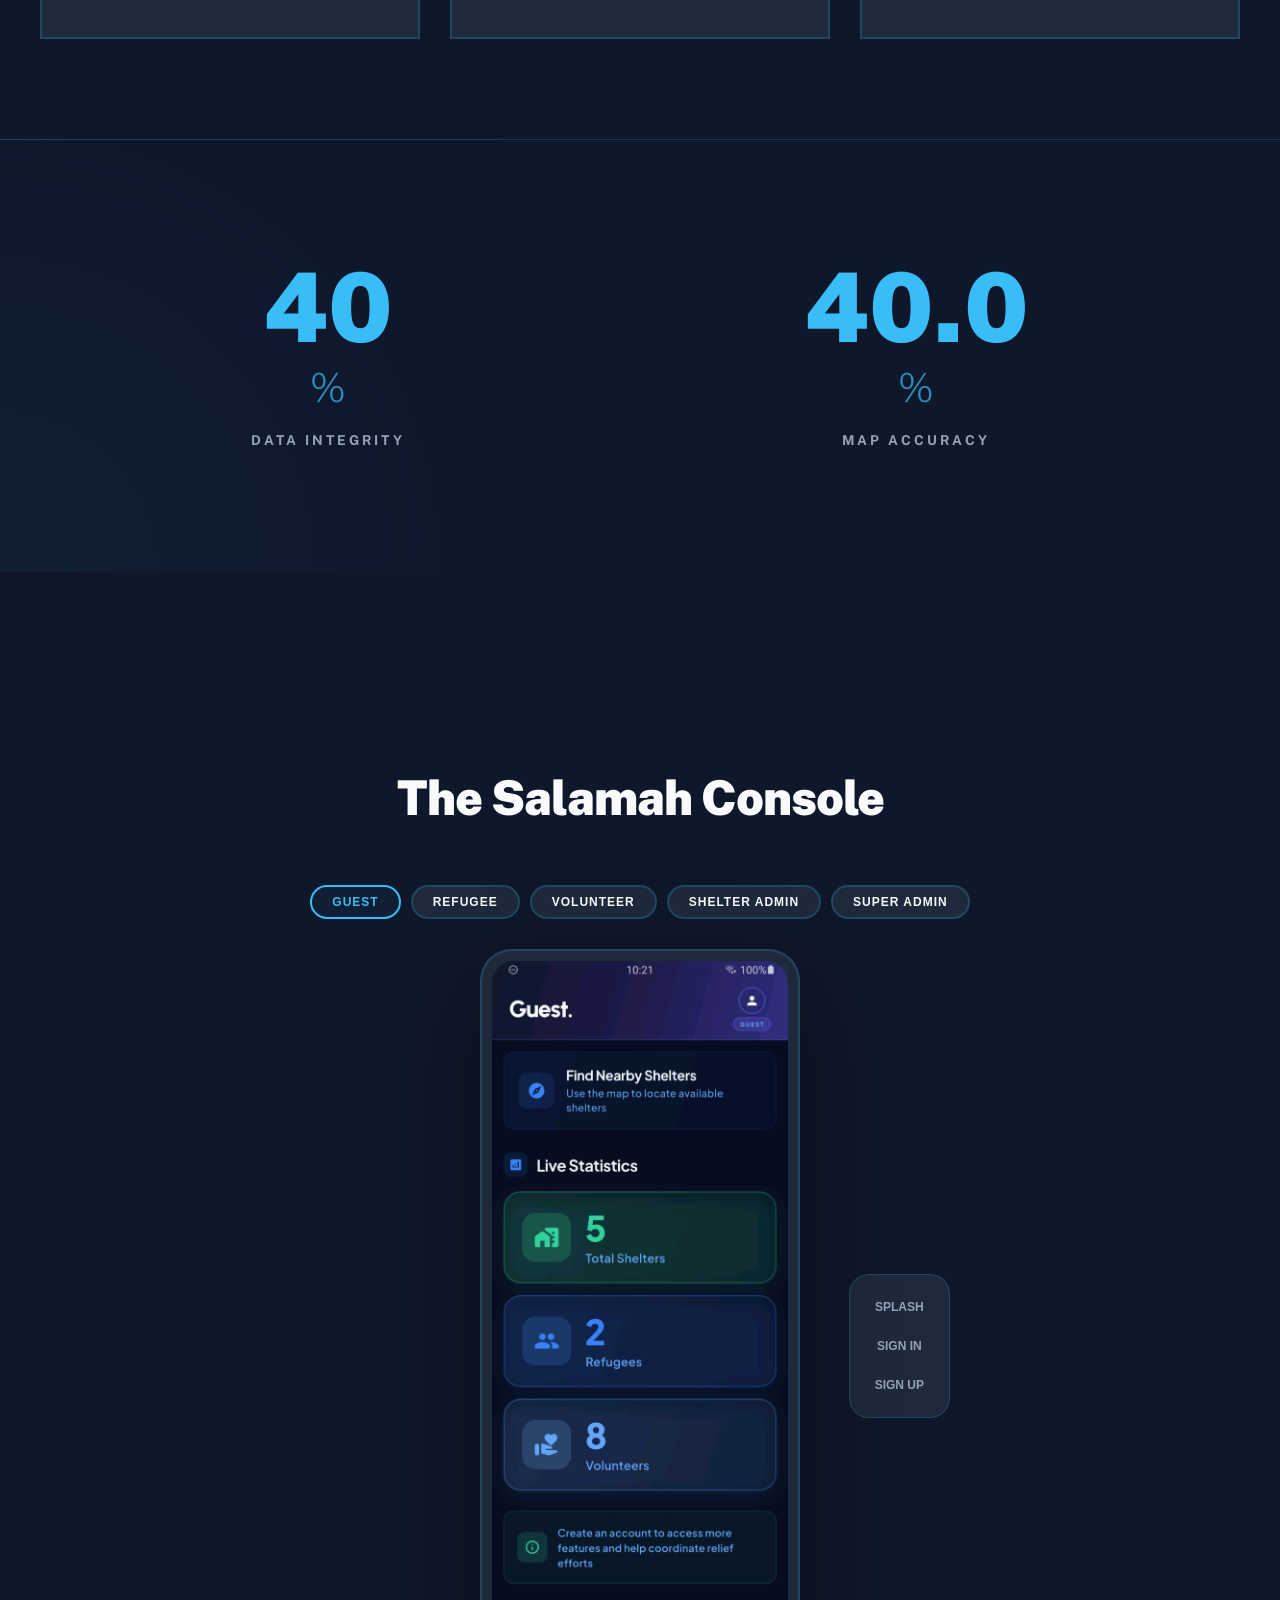
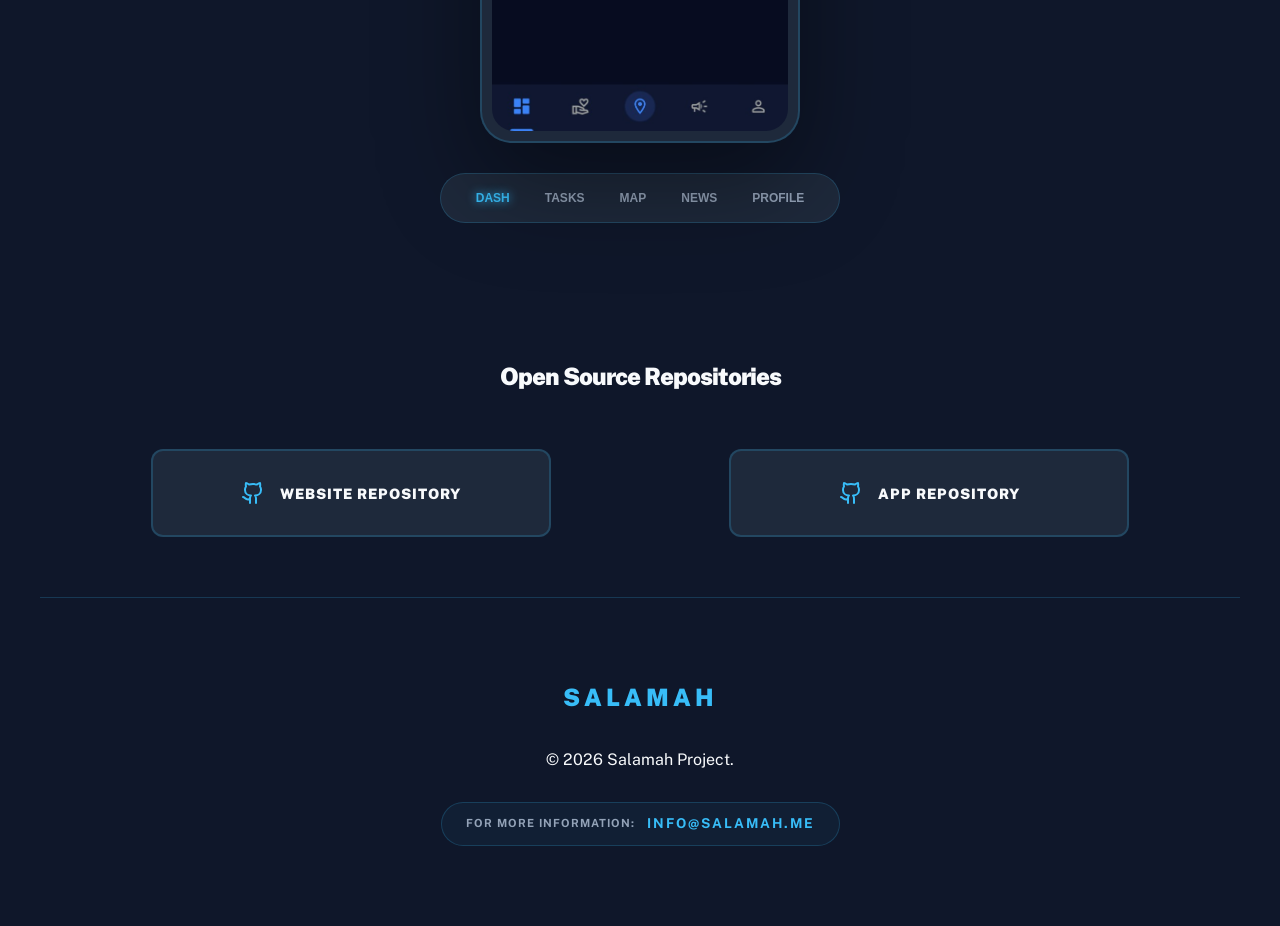
==== commit 9e1365dd: "final branding and logo cleanup" ====
--- a/index.html
+++ b/index.html
@@ -7,13 +7,17 @@
     <link rel="preconnect" href="https://fonts.googleapis.com">
     <link rel="preconnect" href="https://fonts.gstatic.com" crossorigin>
     <link href="https://fonts.googleapis.com/css2?family=Public+Sans:wght@300;400;700;900&display=swap" rel="stylesheet">
+    <link rel="icon" type="image/jpeg" href="assets/logo.jpeg">
     <link rel="stylesheet" href="styles/main.css">
 </head>
 <body class="bg-navy text-light">
     <div class="blueprint"></div>
     <nav class="navbar">
         <div class="container nav-container">
-            <div class="nav-logo">SALAMAH</div>
+            <div class="nav-logo">
+                <img src="assets/logo.jpeg" alt="Salamah Logo" class="logo-icon-sm">
+                SALAMAH
+            </div>
             <div class="nav-links">
                 <a href="#about">About</a>
                 <a href="#integrity">Integrity</a>
@@ -29,7 +33,7 @@
     <main id="main-root">
         <section class="hero container">
             <div class="hero-frame fade-in">
-                
+                <img src="assets/logo.jpeg" alt="Salamah Icon" class="hero-logo-lg">
                 <h1>SALAMAH</h1>
                 <div class="frame-corners">
                     <span class="corner tl"></span>
--- a/styles/main.css
+++ b/styles/main.css
@@ -29,7 +29,38 @@
 /* Navbar */
 .navbar { position: fixed; top: 0; width: 100%; z-index: 1000; background: var(--glass-bg); backdrop-filter: blur(10px); -webkit-backdrop-filter: blur(10px); border-bottom: 1px solid var(--border); padding: 1.25rem 0; transition: padding 0.3s, background 0.3s; }
 .nav-container { display: flex; justify-content: space-between; align-items: center; }
-.nav-logo { font-size: 1.25rem; font-weight: 900; color: var(--accent); letter-spacing: 4px; }
+.nav-logo { font-size: 1.5rem; font-weight: 900; color: var(--accent); letter-spacing: 4px; display: flex; align-items: center; }
+.logo-icon-sm {
+    height: 40px;
+    width: auto;
+    mix-blend-mode: screen;
+    margin-right: 14px;
+}
+
+.hero-logo-lg {
+    width: 200px;
+    height: auto;
+    mix-blend-mode: screen;
+    margin-bottom: 3rem;
+}
+
+[data-theme="light"] .logo-icon-sm,
+[data-theme="light"] .hero-logo-lg {
+    mix-blend-mode: darken; /* Better for light mode with dark backgrounds */
+}
+
+@keyframes logo-glow {
+    from { 
+        transform: scale(1);
+    }
+    to { 
+        transform: scale(1.05);
+    }
+}
+
+@media (max-width: 768px) {
+    .hero-logo-lg { width: 100px; }
+}
 .nav-links { display: flex; gap: 2.5rem; }
 .nav-links a { 
     text-decoration: none; 
@@ -85,7 +116,7 @@
 /* Hero */
 .hero { padding: 180px 0 100px; text-align: center; display: flex; flex-direction: column; align-items: center; }
 .hero-frame { position: relative; padding: 60px 100px; margin-bottom: 40px; }
-.hero-frame h1 { font-size: 8rem; letter-spacing: 15px; margin: 0; }
+.hero-frame h1 { font-size: 8rem; letter-spacing: 15px; margin: 0; color: var(--accent); }
 .hero-frame .label { color: var(--accent); font-weight: 900; letter-spacing: 4px; font-size: 0.8rem; margin-bottom: 20px; }
 
 .corner { position: absolute; width: 40px; height: 40px; border-color: var(--accent); border-style: solid; opacity: 0.5; }
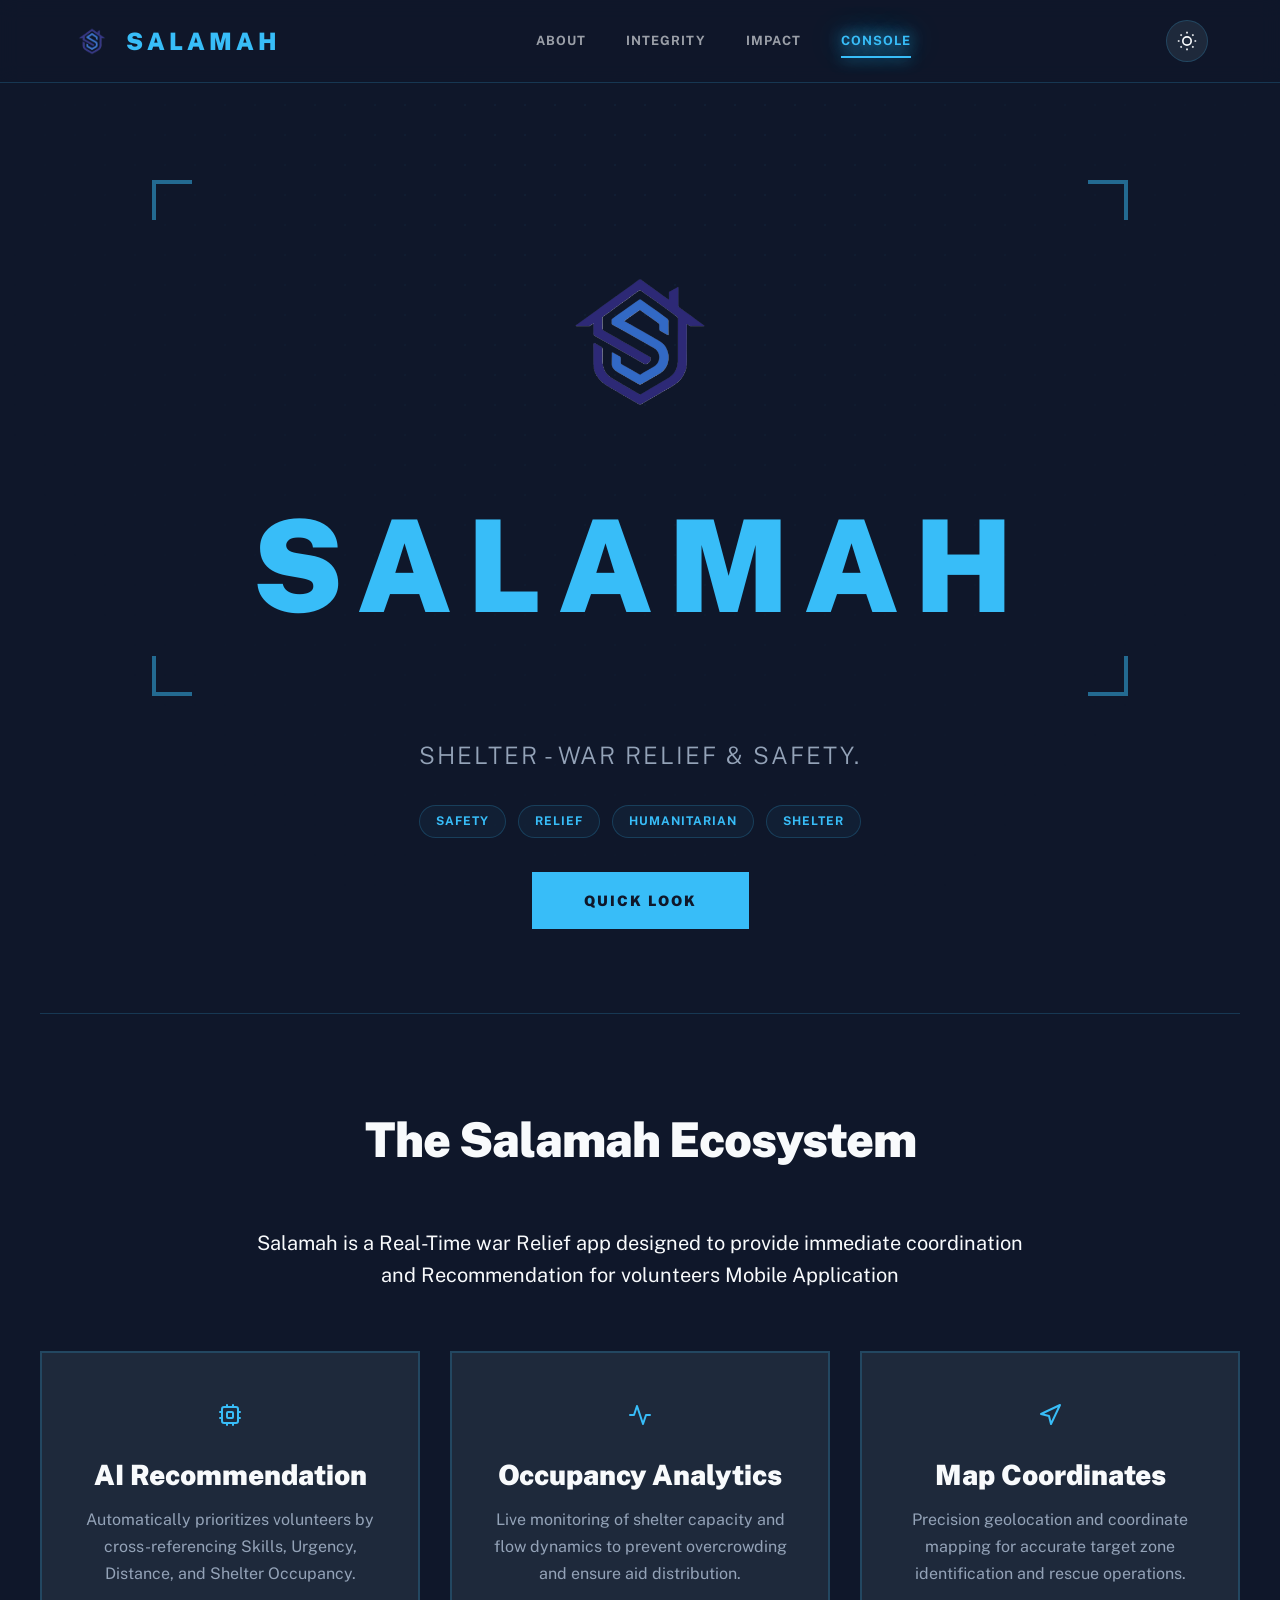
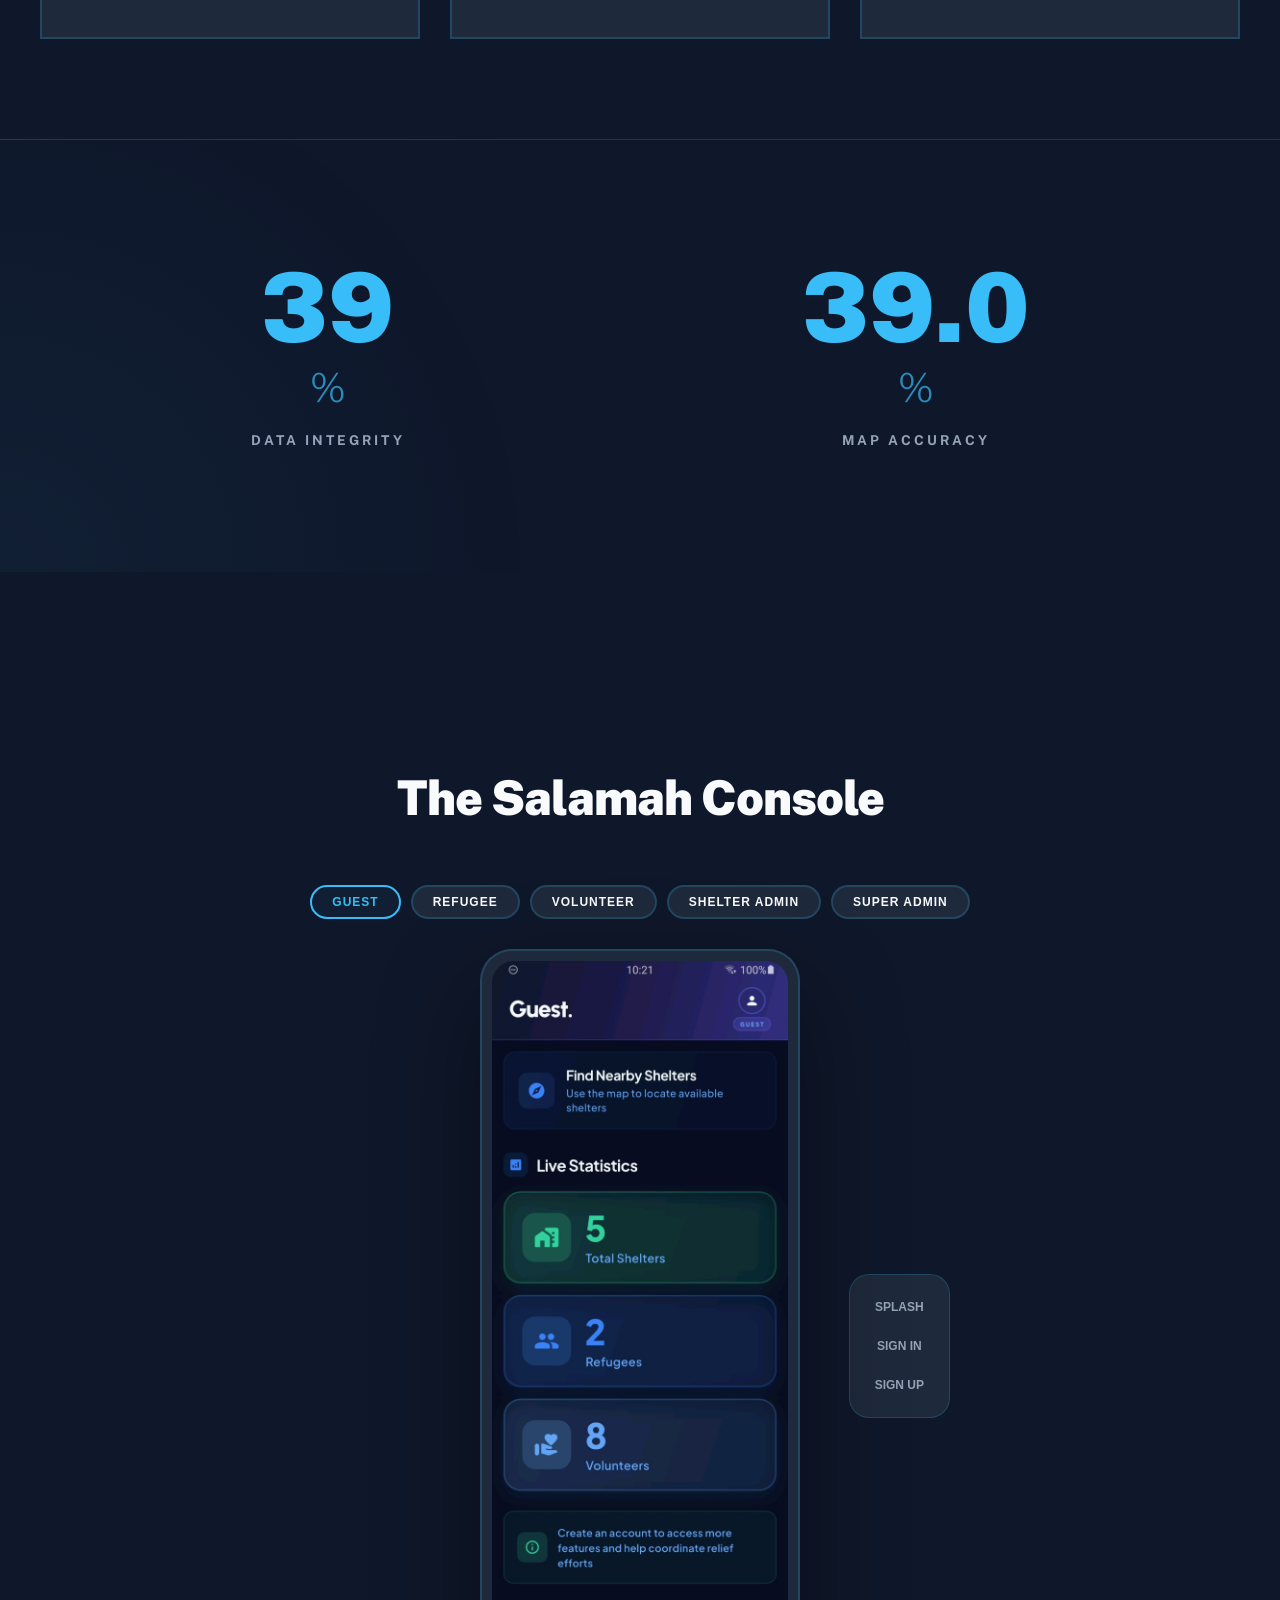
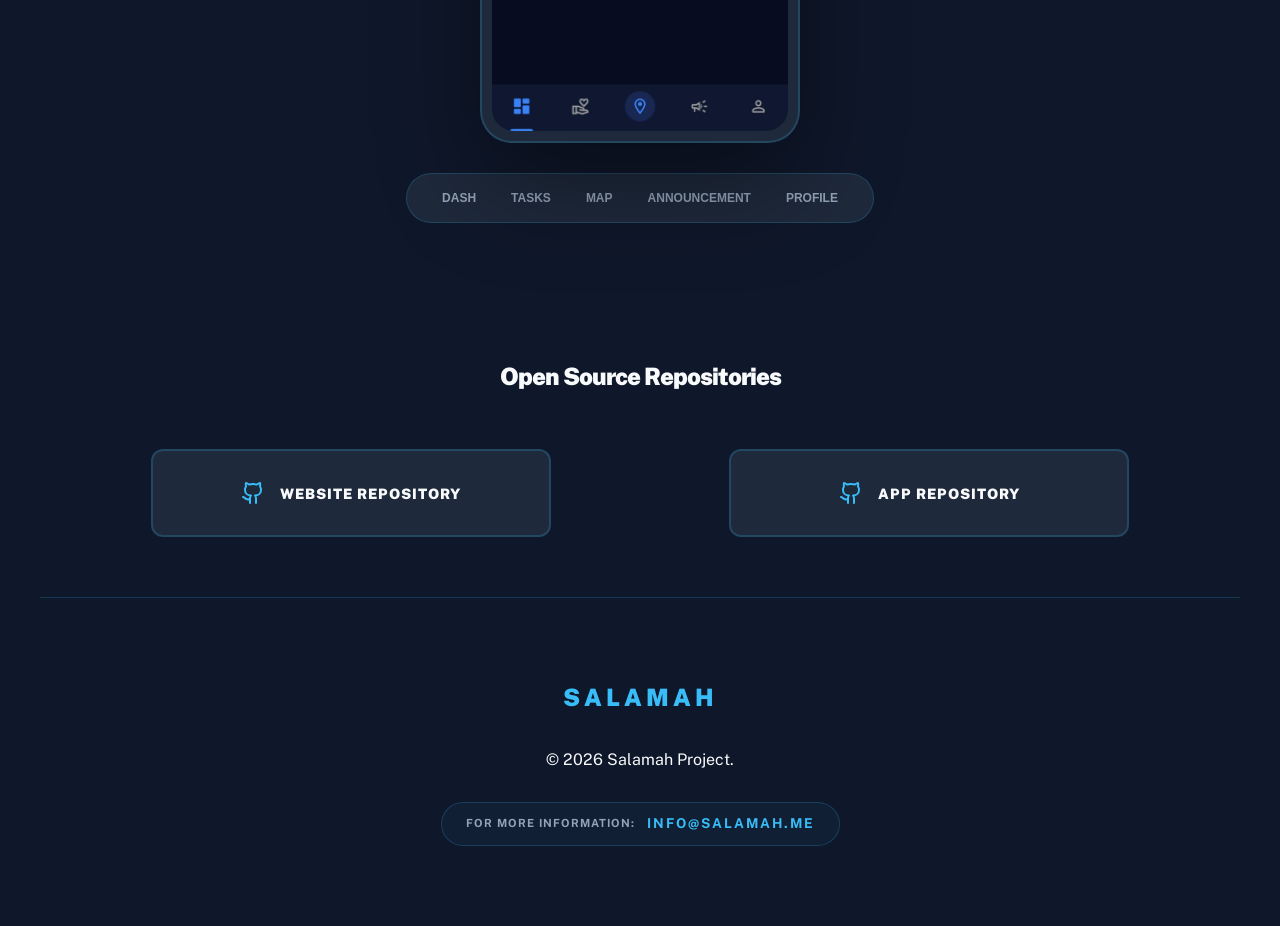
==== commit d69dfaa3: "NEWS TO ANNOUNCE" ====
--- a/index.html
+++ b/index.html
@@ -123,11 +123,12 @@
 
                 <!-- Tier 2: Main Pages -->
                 <div class="page-selector">
-                    <button class="page-link active" onclick="setPage('dashboard', this)">Dash</button>
+                    <button class="page-link" onclick="setPage('dashboard', this)">Dash</button>
                     <button id="btn-tasks" class="page-link" onclick="setPage('tasks', this)">Tasks</button>
                     <button class="page-link" onclick="setPage('map', this)">Map</button>
-                    <button id="btn-news" class="page-link" onclick="setPage('announcements', this)">News</button>
+                    <button id="btn-news" class="page-link" onclick="setPage('announcements', this)">ANNOUNCEMENT</button>
                     <button class="page-link" onclick="setPage('profile', this)">Profile</button>
+
                 </div>
             </div>
         </section>
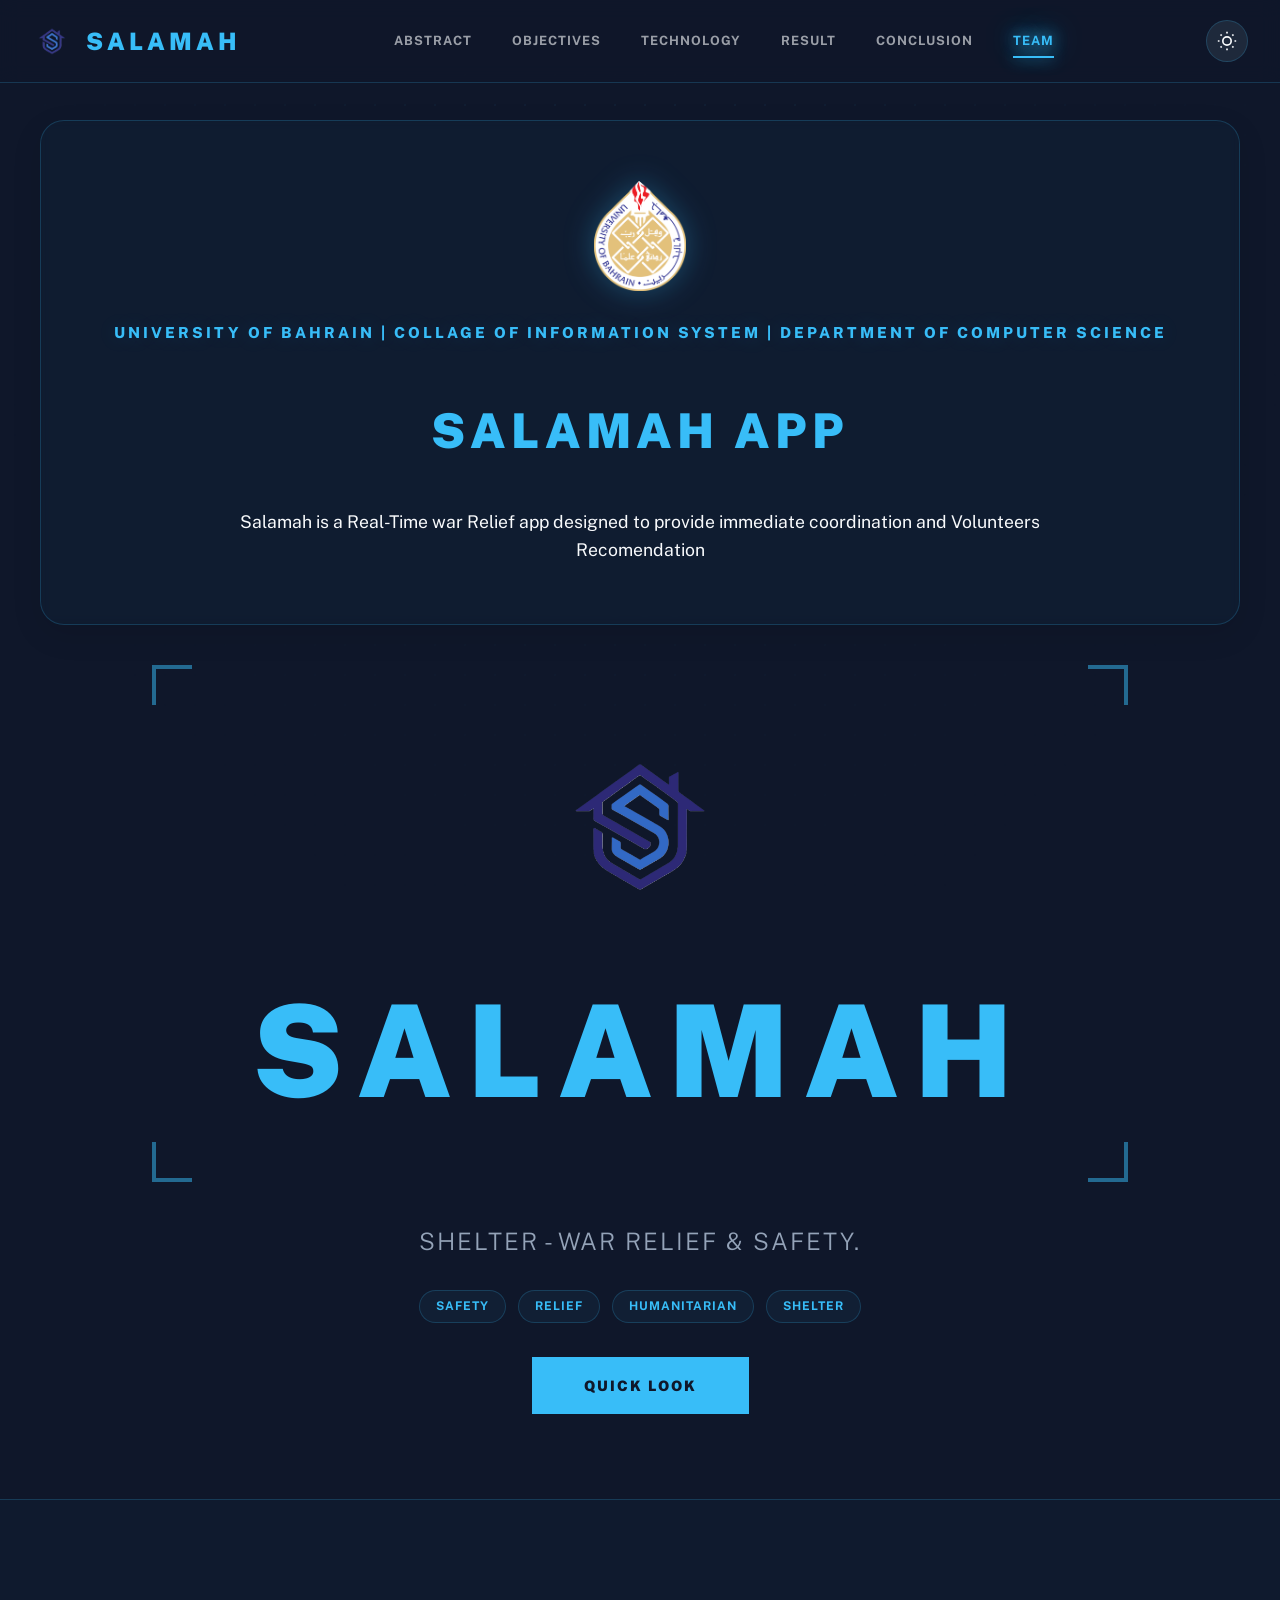
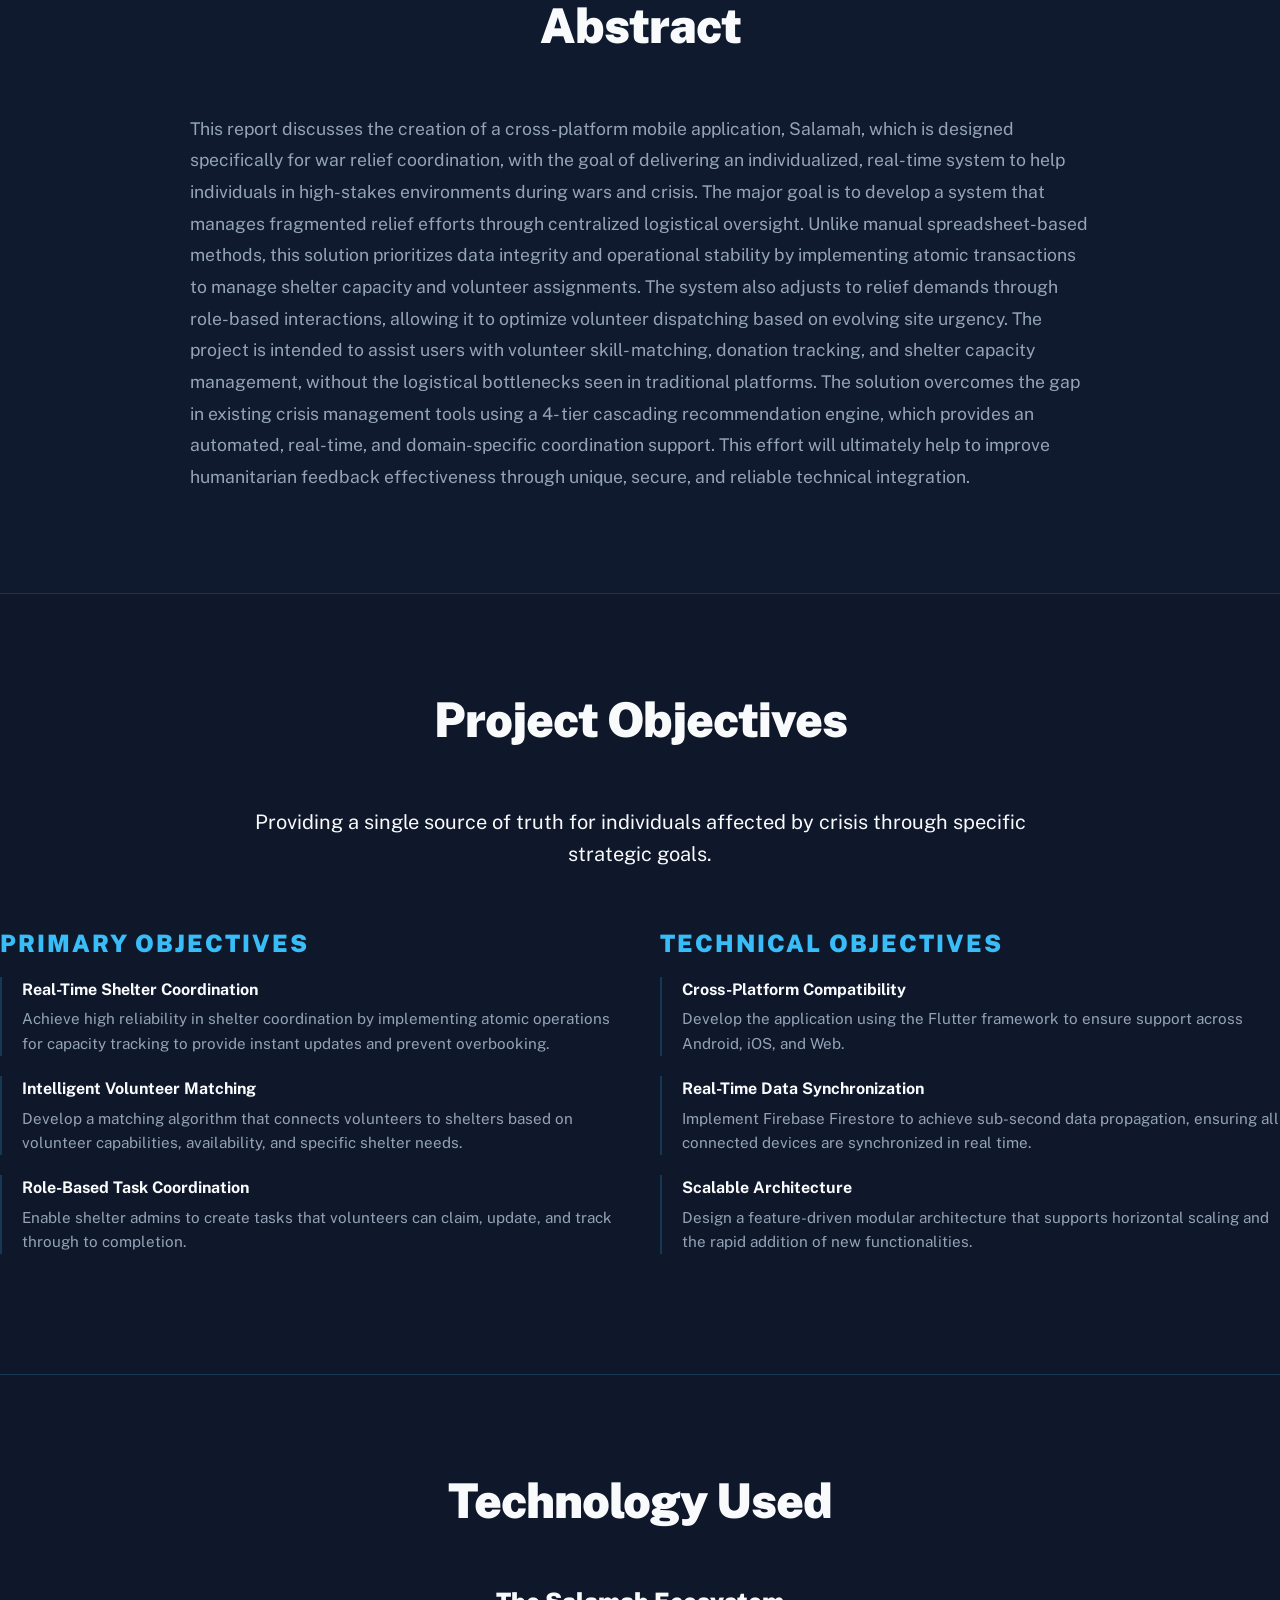
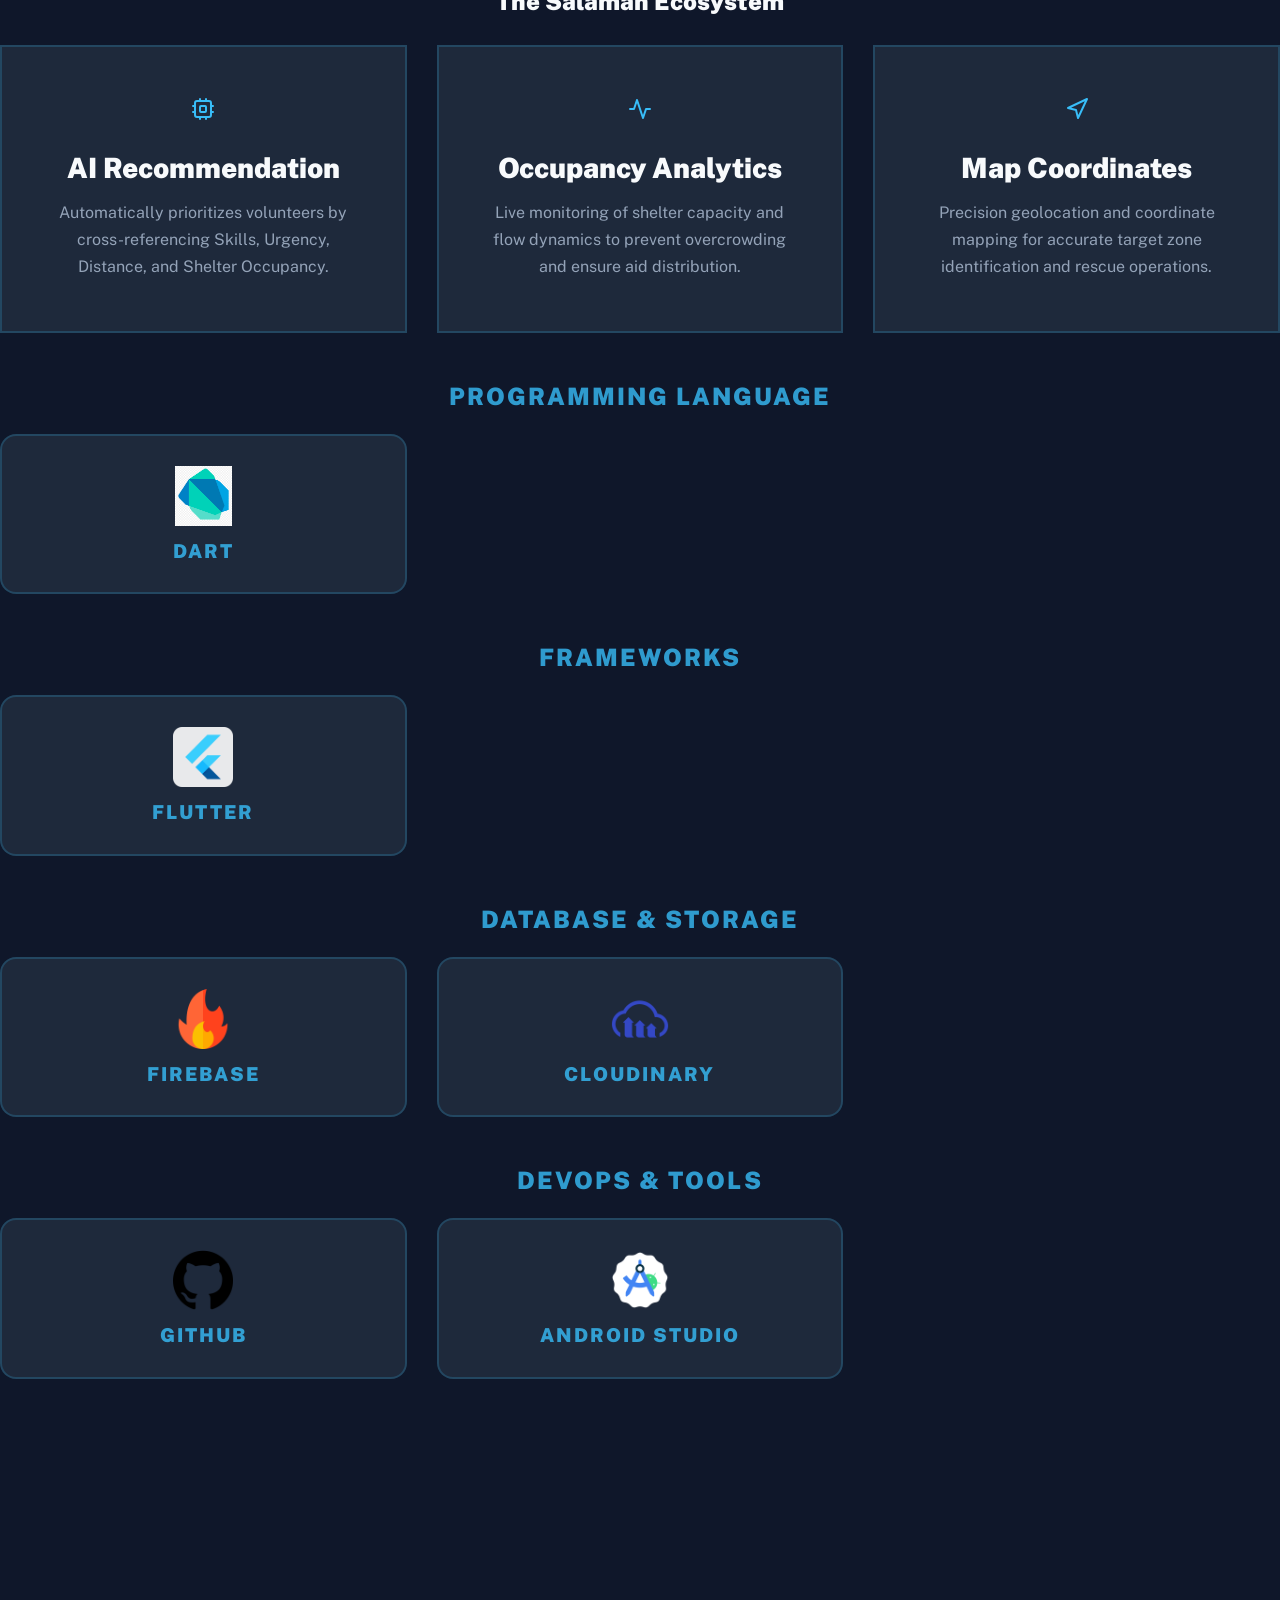
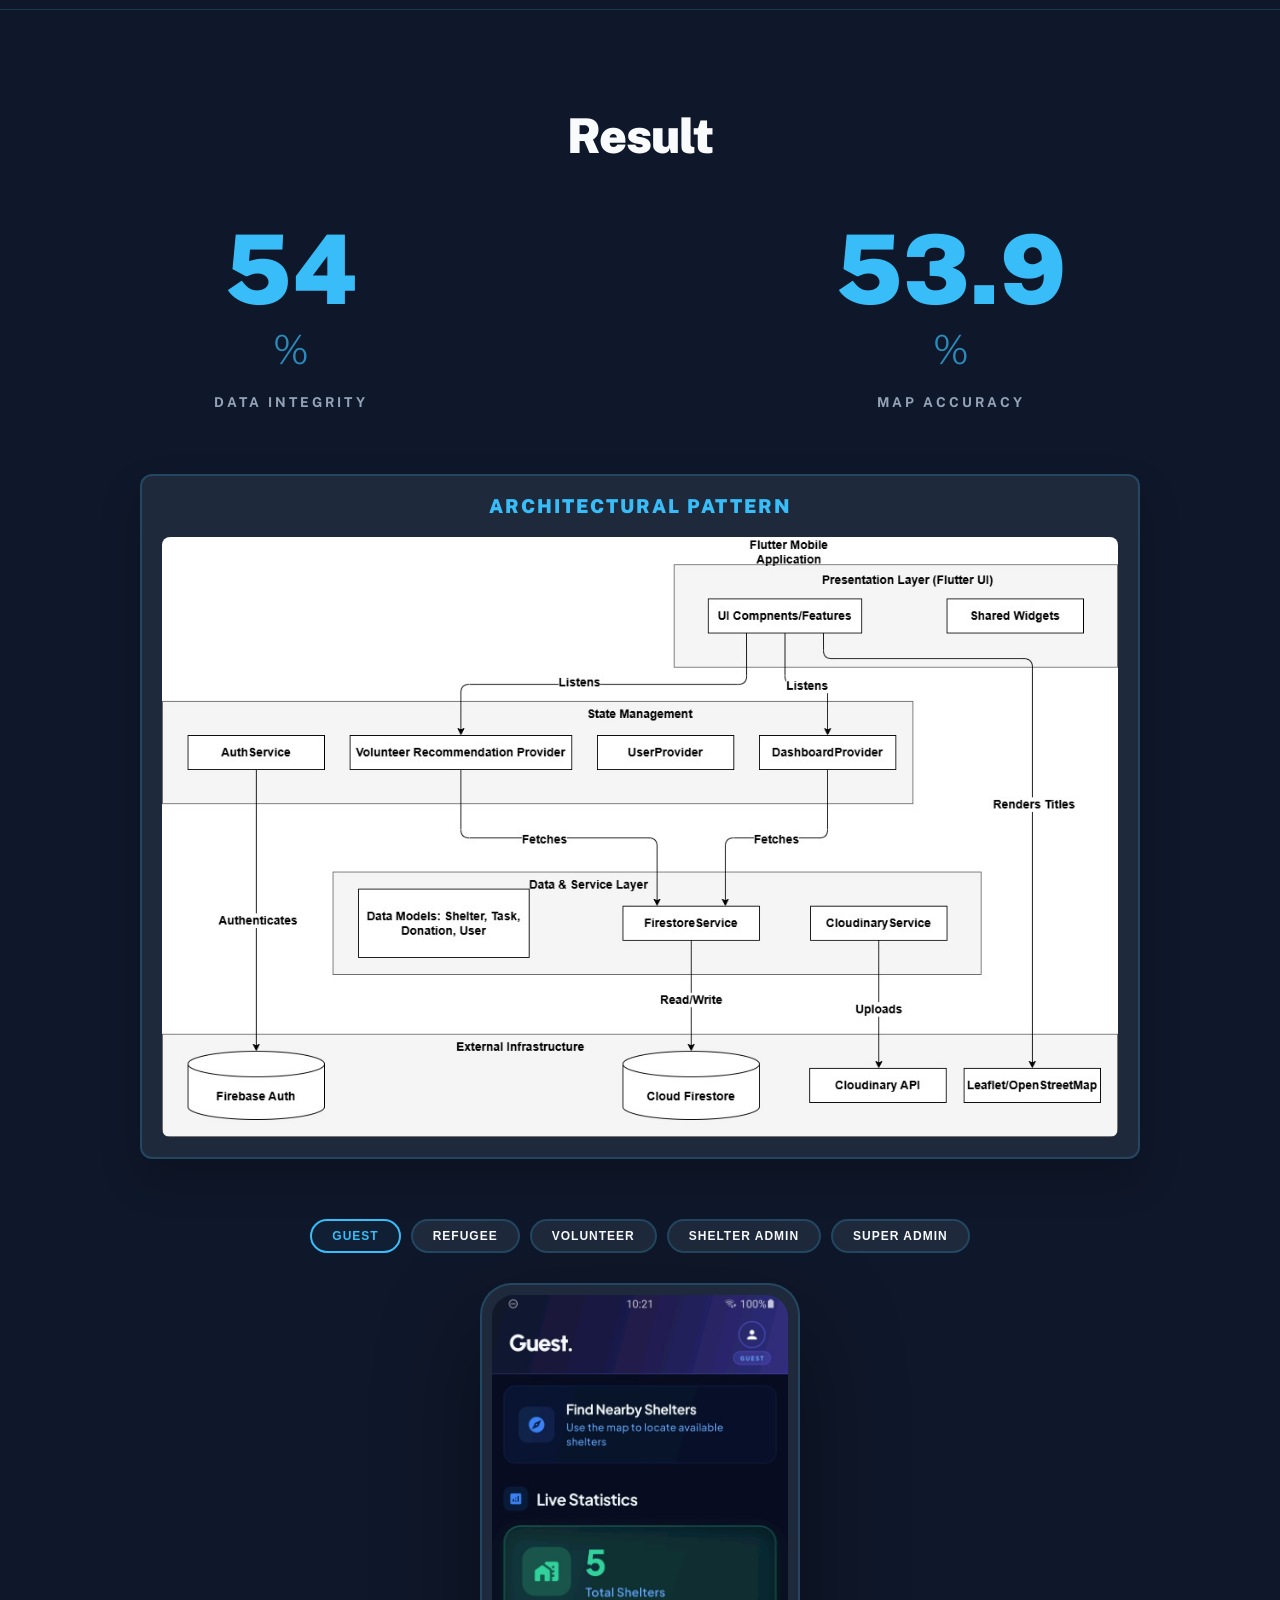
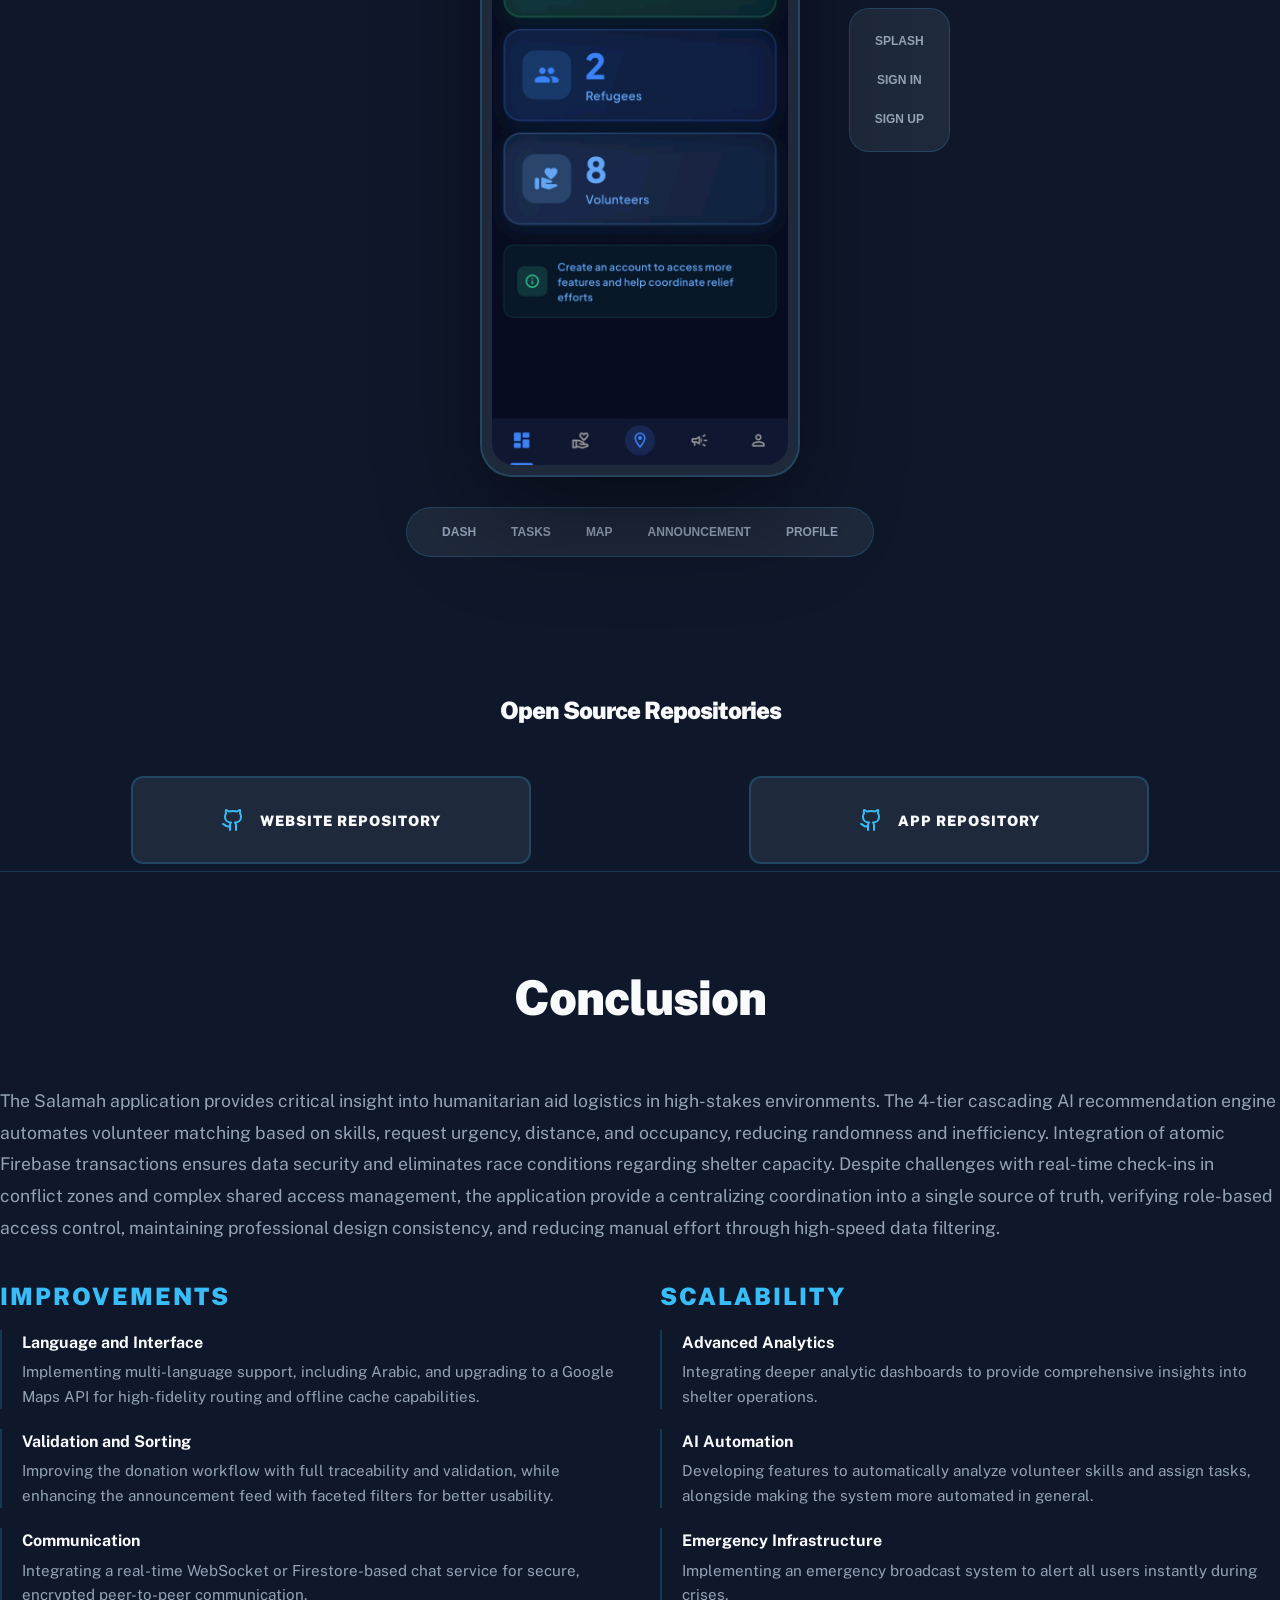
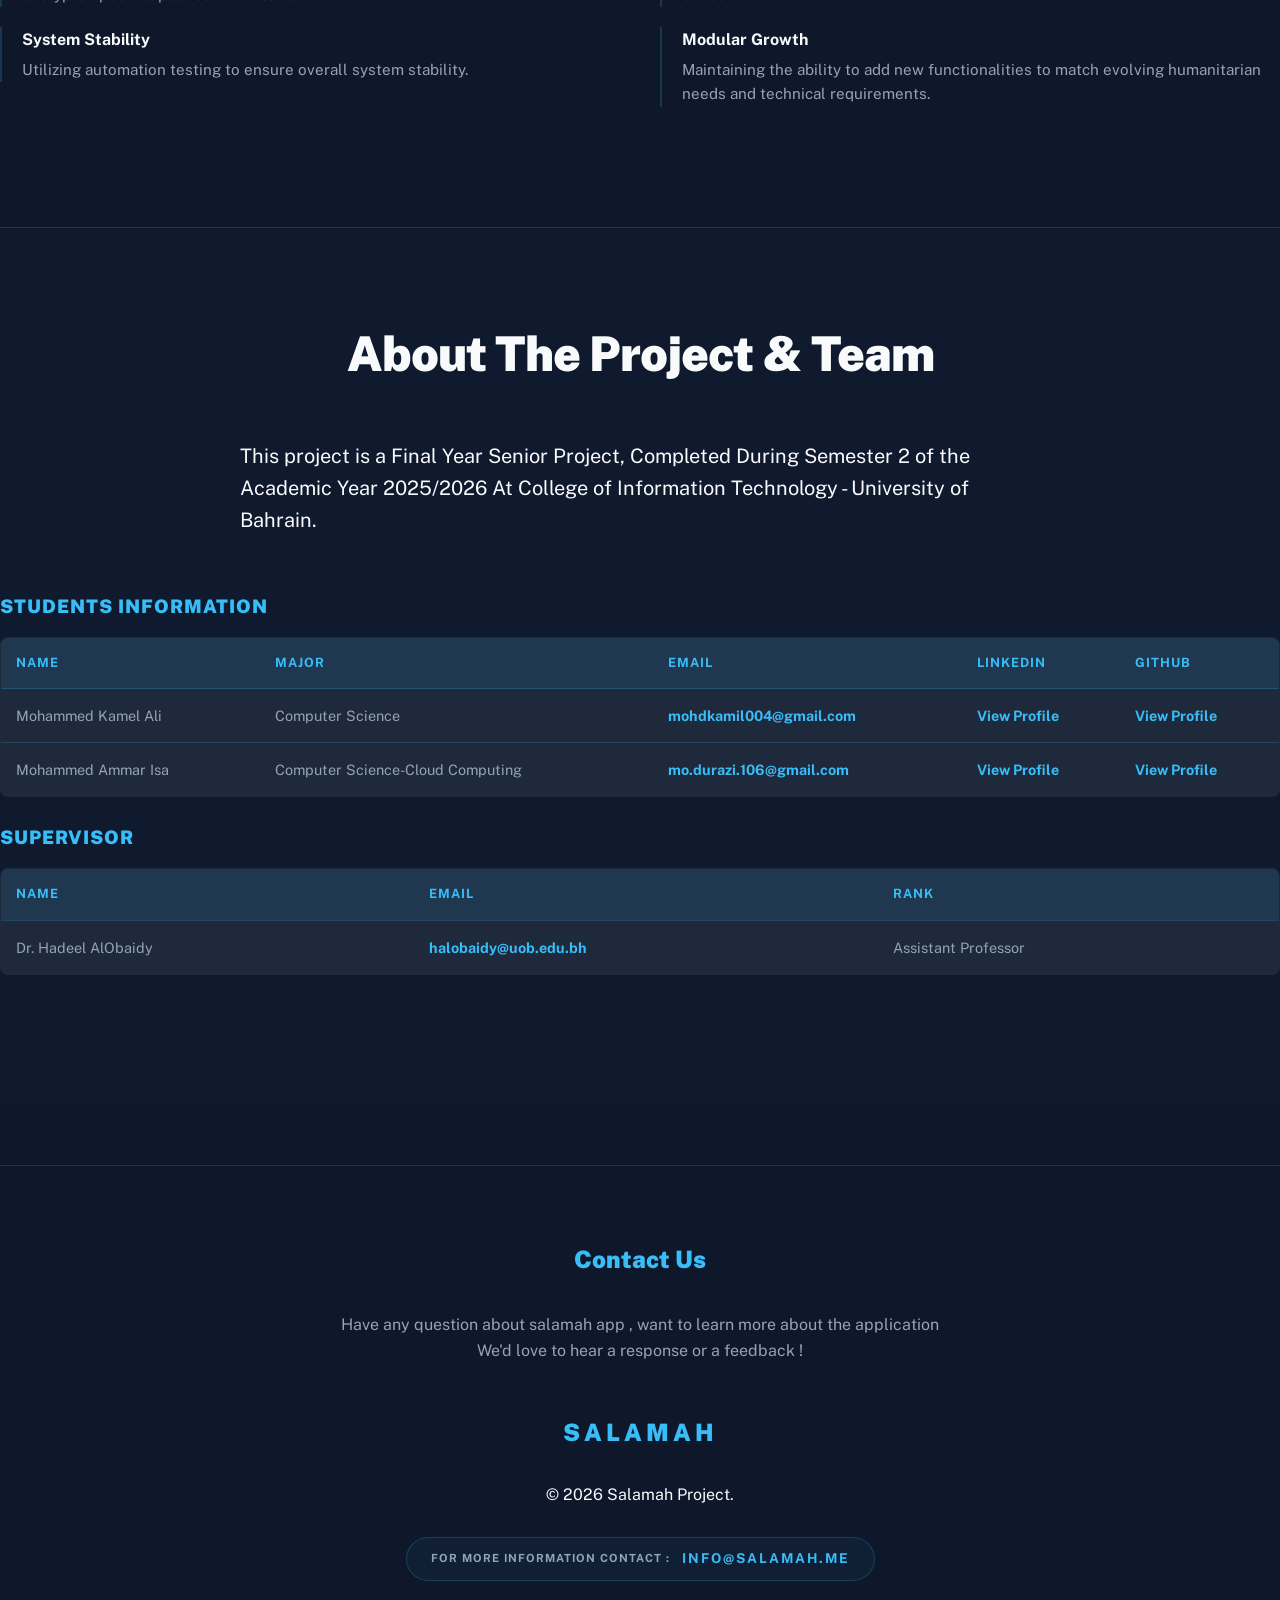
==== commit 65d2d124: "feat: complete Salamah landing page with tech stack and project info" ====
--- a/index.html
+++ b/index.html
@@ -19,10 +19,12 @@
                 SALAMAH
             </div>
             <div class="nav-links">
-                <a href="#about">About</a>
-                <a href="#integrity">Integrity</a>
-                <a href="#impact">Impact</a>
-                <a href="#app">Console</a>
+                <a href="#abstract">Abstract</a>
+                <a href="#objectives">Objectives</a>
+                <a href="#tech-stack">Technology</a>
+                <a href="#app">Result</a>
+                <a href="#conclusion">Conclusion</a>
+                <a href="#team">Team</a>
             </div>
             <button id="theme-toggle" class="theme-toggle-btn" aria-label="Toggle Theme">
                 <svg class="sun-icon" width="20" height="20" viewBox="0 0 24 24" fill="none" stroke="currentColor" stroke-width="2"><circle cx="12" cy="12" r="5"/><line x1="12" y1="1" x2="12" y2="3"/><line x1="12" y1="21" x2="12" y2="23"/><line x1="4.22" y1="4.22" x2="5.64" y2="5.64"/><line x1="18.36" y1="18.36" x2="19.78" y2="19.78"/><line x1="1" y1="12" x2="3" y2="12"/><line x1="21" y1="12" x2="23" y2="12"/><line x1="4.22" y1="19.78" x2="5.64" y2="18.36"/><line x1="18.36" y1="5.64" x2="19.78" y2="4.22"/></svg>
@@ -31,6 +33,17 @@
         </div>
     </nav>
     <main id="main-root">
+        <header class="uob-header container fade-in">
+            <img src="assets/uob_logo.png" alt="University of Bahrain Logo" class="uob-logo">
+            <div class="uob-text">
+                University of Bahrain | Collage of Information System | Department of Computer Science
+            </div>
+            <h1 style="margin-top: 30px; font-size: 3rem; color: var(--accent); letter-spacing: 5px;">SALAMAH APP</h1>
+            <p class="about-description fade-in" style="margin: 20px auto 0 auto; font-size: 1.1rem; width: 100%; color: var(--text);">
+                Salamah is a Real-Time war Relief app designed to provide immediate coordination and Volunteers Recomendation
+            </p>
+        </header>
+
         <section class="hero container">
             <div class="hero-frame fade-in">
                 <img src="assets/logo.jpeg" alt="Salamah Icon" class="hero-logo-lg">
@@ -54,10 +67,75 @@
             </div>
         </section>
 
-        <section id="about" class="about-section container">
-            <h2 class="section-title">The Salamah Ecosystem</h2>
-            <p class="about-description fade-in">Salamah is a Real-Time war Relief app designed to provide immediate coordination and Recommendation for volunteers Mobile Application</p>           
-            <div class="feature-grid">
+        <section id="abstract" class="abstract-section container">
+            <h2 class="section-title">Abstract</h2>
+            <div class="abstract-content fade-in">
+                <p class="abstract-text">
+                    This report discusses the creation of a cross-platform mobile application, Salamah, which is designed
+                    specifically for war relief coordination, with the goal of delivering an individualized, real-time system
+                    to help individuals in high-stakes environments during wars and crisis. The major goal is to develop a
+                    system that manages fragmented relief efforts through centralized logistical oversight. Unlike manual
+                    spreadsheet-based methods, this solution prioritizes data integrity and operational stability by
+                    implementing atomic transactions to manage shelter capacity and volunteer assignments. The system
+                    also adjusts to relief demands through role-based interactions, allowing it to optimize volunteer
+                    dispatching based on evolving site urgency. The project is intended to assist users with volunteer skill-
+                    matching, donation tracking, and shelter capacity management, without the logistical bottlenecks seen
+                    in traditional platforms. The solution overcomes the gap in existing crisis management tools using a 4-
+                    tier cascading recommendation engine, which provides an automated, real-time, and domain-specific
+                    coordination support. This effort will ultimately help to improve humanitarian feedback effectiveness
+                    through unique, secure, and reliable technical integration.
+                </p>
+            </div>
+        </section>
+
+        <section id="objectives" class="about-section container">
+            <h2 class="section-title">Project Objectives</h2>
+            <p class="about-description fade-in">Providing a single source of truth for individuals affected by crisis through specific strategic goals.</p>
+            
+            <div class="objectives-grid fade-in">
+                <div class="objective-group">
+                    <h3>Primary Objectives</h3>
+                    <ul class="objective-list">
+                        <li class="objective-item">
+                            <strong>Real-Time Shelter Coordination</strong>
+                            <p>Achieve high reliability in shelter coordination by implementing atomic operations for capacity tracking to provide instant updates and prevent overbooking.</p>
+                        </li>
+                        <li class="objective-item">
+                            <strong>Intelligent Volunteer Matching</strong>
+                            <p>Develop a matching algorithm that connects volunteers to shelters based on volunteer capabilities, availability, and specific shelter needs.</p>
+                        </li>
+                        <li class="objective-item">
+                            <strong>Role-Based Task Coordination</strong>
+                            <p>Enable shelter admins to create tasks that volunteers can claim, update, and track through to completion.</p>
+                        </li>
+                    </ul>
+                </div>
+                
+                <div class="objective-group">
+                    <h3>Technical Objectives</h3>
+                    <ul class="objective-list">
+                        <li class="objective-item">
+                            <strong>Cross-Platform Compatibility</strong>
+                            <p>Develop the application using the Flutter framework to ensure support across Android, iOS, and Web.</p>
+                        </li>
+                        <li class="objective-item">
+                            <strong>Real-Time Data Synchronization</strong>
+                            <p>Implement Firebase Firestore to achieve sub-second data propagation, ensuring all connected devices are synchronized in real time.</p>
+                        </li>
+                        <li class="objective-item">
+                            <strong>Scalable Architecture</strong>
+                            <p>Design a feature-driven modular architecture that supports horizontal scaling and the rapid addition of new functionalities.</p>
+                        </li>
+                    </ul>
+                </div>
+            </div>
+        </section>
+
+        <section id="tech-stack" class="about-section container">
+            <h2 class="section-title">Technology Used</h2>
+            
+            <h3 style="margin-bottom: 30px; font-size: 1.5rem; color: var(--text);">The Salamah Ecosystem</h3>
+            <div class="feature-grid" style="margin-bottom: 50px;">
                 <article class="feature-card fade-in">
                     <div class="icon-wrapper">
                         <svg xmlns="http://www.w3.org/2000/svg" width="24" height="24" viewBox="0 0 24 24" fill="none" stroke="currentColor" stroke-width="2" stroke-linecap="round" stroke-linejoin="round" class="lucide lucide-cpu"><rect width="16" height="16" x="4" y="4" rx="2"/><rect width="6" height="6" x="9" y="9" rx="1"/><path d="M9 2v2"/><path d="M15 2v2"/><path d="M2 9h2"/><path d="M2 15h2"/><path d="M20 9h2"/><path d="M20 15h2"/><path d="M9 20v2"/><path d="M15 20v2"/></svg>
@@ -80,10 +158,60 @@
                     <p>Precision geolocation and coordinate mapping for accurate target zone identification and rescue operations.</p>
                 </article>
             </div>
-        </section>
-
-        <section id="integrity" class="impact-stats">
-            <div class="container stats-grid">
+            
+            <div class="tech-category fade-in">
+                <h3>Programming Language</h3>
+                <div class="feature-grid">
+                    <article class="feature-card tech-card">
+                        <img src="assets/23393-middle.png" alt="Dart Icon">
+                        <h3>Dart</h3>
+                    </article>
+                </div>
+            </div>
+
+            <div class="tech-category fade-in">
+                <h3>Frameworks</h3>
+                <div class="feature-grid">
+                    <article class="feature-card tech-card">
+                        <img src="assets/flutter_icon_130936.png" alt="Flutter Icon">
+                        <h3>Flutter</h3>
+                    </article>
+                </div>
+            </div>
+
+            <div class="tech-category fade-in">
+                <h3>Database & Storage</h3>
+                <div class="feature-grid">
+                    <article class="feature-card tech-card">
+                        <img src="assets/fire.png" alt="Firebase Icon">
+                        <h3>Firebase</h3>
+                    </article>
+                    <article class="feature-card tech-card">
+                        <img src="assets/cloudinary-icon.png" alt="Cloudinary Icon">
+                        <h3>Cloudinary</h3>
+                    </article>
+                </div>
+            </div>
+
+            <div class="tech-category fade-in">
+                <h3>DevOps & Tools</h3>
+                <div class="feature-grid">
+                    <article class="feature-card tech-card">
+                        <img src="assets/github.png" alt="GitHub Icon">
+                        <h3>GitHub</h3>
+                    </article>
+                    <article class="feature-card tech-card">
+                        <img src="assets/android-studio-icon-1416830442.png" alt="Android Studio Icon">
+                        <h3>Android Studio</h3>
+                    </article>
+                </div>
+            </div>
+        </section>
+
+        <section id="app" class="dashboard-preview container">
+            <h2 class="section-title">Result</h2>
+            
+            <div class="stats-grid" style="margin-bottom: 60px;">
                 <div class="stat-item fade-in">
                     <div class="stat-number" data-target="100">0</div>
                     <div class="stat-unit">%</div>
@@ -95,10 +223,12 @@
                     <div class="label">MAP ACCURACY</div>
                 </div>
             </div>
-        </section>
-
-        <section id="app" class="dashboard-preview container">
-            <h2 class="section-title">The Salamah Console</h2>
+
+            <div class="architecture-frame fade-in">
+                <h3 style="margin-bottom: 20px; font-size: 1.2rem; color: var(--accent); text-transform: uppercase; letter-spacing: 2px;">Architectural Pattern</h3>
+                <img src="assets/architectural_pattern.jpeg" alt="Salamah Architectural Pattern">
+            </div>
+
             <div class="console-wrapper">
                 <!-- Tier 1: Roles -->
                 <div class="role-selector">
@@ -147,13 +277,128 @@
             </div>
         </section>
 
+        <section id="conclusion" class="conclusion-section container">
+            <h2 class="section-title">Conclusion</h2>
+            <p class="conclusion-text fade-in">
+                The Salamah application provides critical insight into humanitarian aid logistics in high-stakes environments. The 4-tier cascading AI recommendation engine automates volunteer matching based on skills, request urgency, distance, and occupancy, reducing randomness and inefficiency. Integration of atomic Firebase transactions ensures data security and eliminates race conditions regarding shelter capacity. Despite challenges with real-time check-ins in conflict zones and complex shared access management, the application provide a centralizing coordination into a single source of truth, verifying role-based access control, maintaining professional design consistency, and reducing manual effort through high-speed data filtering.
+            </p>
+
+            <div class="conclusion-grid fade-in">
+                <div class="objective-group">
+                    <h3>Improvements</h3>
+                    <ul class="objective-list">
+                        <li class="objective-item">
+                            <strong>Language and Interface</strong>
+                            <p>Implementing multi-language support, including Arabic, and upgrading to a Google Maps API for high-fidelity routing and offline cache capabilities.</p>
+                        </li>
+                        <li class="objective-item">
+                            <strong>Validation and Sorting</strong>
+                            <p>Improving the donation workflow with full traceability and validation, while enhancing the announcement feed with faceted filters for better usability.</p>
+                        </li>
+                        <li class="objective-item">
+                            <strong>Communication</strong>
+                            <p>Integrating a real-time WebSocket or Firestore-based chat service for secure, encrypted peer-to-peer communication.</p>
+                        </li>
+                        <li class="objective-item">
+                            <strong>System Stability</strong>
+                            <p>Utilizing automation testing to ensure overall system stability.</p>
+                        </li>
+                    </ul>
+                </div>
+
+                <div class="objective-group">
+                    <h3>Scalability</h3>
+                    <ul class="objective-list">
+                        <li class="objective-item">
+                            <strong>Advanced Analytics</strong>
+                            <p>Integrating deeper analytic dashboards to provide comprehensive insights into shelter operations.</p>
+                        </li>
+                        <li class="objective-item">
+                            <strong>AI Automation</strong>
+                            <p>Developing features to automatically analyze volunteer skills and assign tasks, alongside making the system more automated in general.</p>
+                        </li>
+                        <li class="objective-item">
+                            <strong>Emergency Infrastructure</strong>
+                            <p>Implementing an emergency broadcast system to alert all users instantly during crises.</p>
+                        </li>
+                        <li class="objective-item">
+                            <strong>Modular Growth</strong>
+                            <p>Maintaining the ability to add new functionalities to match evolving humanitarian needs and technical requirements.</p>
+                        </li>
+                    </ul>
+                </div>
+            </div>
+        </section>
+
+        <section id="team" class="team-section container">
+            <h2 class="section-title">About The Project & Team</h2>
+            <p class="about-description fade-in">
+                This project is a Final Year Senior Project, Completed During Semester 2 of the Academic Year 2025/2026 At College of Information Technology - University of Bahrain.
+            </p>
+
+            <div class="table-wrapper fade-in">
+                <h3 style="margin-bottom: 20px; color: var(--accent); text-transform: uppercase; letter-spacing: 1px;">Students Information</h3>
+                <table>
+                    <thead>
+                        <tr>
+                            <th>Name</th>
+                            <th>Major</th>
+                            <th>Email</th>
+                            <th>LinkedIn</th>
+                            <th>GitHub</th>
+                        </tr>
+                    </thead>
+                    <tbody>
+                        <tr>
+                            <td>Mohammed Kamel Ali</td>
+                            <td>Computer Science</td>
+                            <td><a href="mailto:mohdkamil004@gmail.com" class="table-link">mohdkamil004@gmail.com</a></td>
+                            <td><a href="https://www.linkedin.com/in/mohd-" class="table-link" target="_blank">View Profile</a></td>
+                            <td><a href="https://github.com/M7-0" class="table-link" target="_blank">View Profile</a></td>
+                        </tr>
+                        <tr>
+                            <td>Mohammed Ammar Isa</td>
+                            <td>Computer Science-Cloud Computing</td>
+                            <td><a href="mailto:mo.durazi.106@gmail.com" class="table-link">mo.durazi.106@gmail.com</a></td>
+                            <td><a href="https://www.linkedin.com/in/mohammed-alderazi/" class="table-link" target="_blank">View Profile</a></td>
+                            <td><a href="https://github.com/mo-durazi" class="table-link" target="_blank">View Profile</a></td>
+                        </tr>
+                    </tbody>
+                </table>
+            </div>
+
+            <div class="table-wrapper fade-in">
+                <h3 style="margin-bottom: 20px; color: var(--accent); text-transform: uppercase; letter-spacing: 1px;">Supervisor</h3>
+                <table>
+                    <thead>
+                        <tr>
+                            <th>Name</th>
+                            <th>Email</th>
+                            <th>Rank</th>
+                        </tr>
+                    </thead>
+                    <tbody>
+                        <tr>
+                            <td>Dr. Hadeel AlObaidy</td>
+                            <td><a href="mailto:halobaidy@uob.edu.bh" class="table-link">halobaidy@uob.edu.bh</a></td>
+                            <td>Assistant Professor</td>
+                        </tr>
+                    </tbody>
+                </table>
+            </div>
+        </section>
+
         <footer class="footer container">
             <div class="footer-content">
+                <h3 style="font-size: 1.5rem; margin-bottom: 10px; color: var(--accent);">Contact Us</h3>
+                <p style="margin-bottom: 20px; color: var(--text-muted); max-width: 600px; text-align: center;">
+                    Have any question about salamah app , want to learn more about the application We'd love to hear a response or a feedback !
+                </p>
                 <div class="nav-logo">SALAMAH</div>
                 <p>&copy; 2026 Salamah Project.</p>
                 <div class="footer-links">
                     <div class="contact-pill">
-                        <span class="pill-label">FOR MORE INFORMATION:</span>
+                        <span class="pill-label">FOR MORE INFORMATION CONTACT :</span>
                         <a href="mailto:info@salamah.me">info@salamah.me</a>
                     </div>
                 </div>
--- a/styles/main.css
+++ b/styles/main.css
@@ -24,7 +24,7 @@
 * { box-sizing: border-box; margin: 0; padding: 0; transition: background 0.3s, color 0.3s, border-color 0.3s; }
 body { background: var(--bg); color: var(--text); font-family: 'Public Sans', sans-serif; line-height: 1.6; overflow-x: hidden; }
 h1, h2, h3, h4 { font-weight: 900; line-height: 1.1; }
-.container { max-width: 1200px; margin: 0 auto; padding: 0 2rem; }
+.container { max-width: 1400px; margin: 0 auto; padding: 0 2rem; }
 
 /* Navbar */
 .navbar { position: fixed; top: 0; width: 100%; z-index: 1000; background: var(--glass-bg); backdrop-filter: blur(10px); -webkit-backdrop-filter: blur(10px); border-bottom: 1px solid var(--border); padding: 1.25rem 0; transition: padding 0.3s, background 0.3s; }
@@ -114,7 +114,43 @@
 [data-theme="light"] .moon-icon { display: block; }
 
 /* Hero */
-.hero { padding: 180px 0 100px; text-align: center; display: flex; flex-direction: column; align-items: center; }
+.uob-header {
+    width: calc(100% - 40px);
+    max-width: 1200px; /* Increased from 1000px to match main container */
+    margin: 120px auto 0 auto;
+    text-align: center;
+    padding: 60px 40px; /* Increased padding */
+    display: flex;
+    flex-direction: column;
+    align-items: center;
+    gap: 30px; /* Increased gap */
+    background: rgba(56, 189, 248, 0.03);
+    border: 1px solid var(--border);
+    border-radius: 24px;
+    backdrop-filter: blur(5px);
+    -webkit-backdrop-filter: blur(5px);
+    box-shadow: 0 10px 30px rgba(0,0,0,0.1);
+}
+.uob-logo {
+    height: 110px; /* Slightly larger */
+    width: auto;
+    filter: drop-shadow(0 0 15px rgba(56, 189, 248, 0.3));
+    transition: transform 0.3s ease;
+}
+.uob-logo:hover {
+    transform: scale(1.05);
+}
+.uob-text {
+    font-size: 0.95rem; /* Slightly larger */
+    font-weight: 800;
+    color: var(--accent);
+    letter-spacing: 3px;
+    text-transform: uppercase;
+    width: 100%; /* Fill container */
+    max-width: none; /* Removed 800px restriction */
+    text-shadow: 0 0 20px rgba(56, 189, 248, 0.2);
+}
+.hero { padding: 40px 0 100px; text-align: center; display: flex; flex-direction: column; align-items: center; }
 .hero-frame { position: relative; padding: 60px 100px; margin-bottom: 40px; }
 .hero-frame h1 { font-size: 8rem; letter-spacing: 15px; margin: 0; color: var(--accent); }
 .hero-frame .label { color: var(--accent); font-weight: 900; letter-spacing: 4px; font-size: 0.8rem; margin-bottom: 20px; }
@@ -140,6 +176,118 @@
 /* About Section */
 .about-section { padding: 100px 0; border-top: 1px solid var(--border); text-align: center; }
 .about-description { font-size: 1.25rem; color: var(--text); max-width: 800px; margin: 0 auto 60px; font-weight: 400; opacity: 0.9; }
+
+/* Abstract Section */
+.abstract-section {
+    padding: 100px 0;
+    background: rgba(56, 189, 248, 0.02);
+    border-top: 1px solid var(--border);
+}
+.abstract-content {
+    max-width: 900px;
+    margin: 0 auto;
+    text-align: left;
+    line-height: 1.8;
+}
+.abstract-text {
+    font-size: 1.1rem;
+    color: var(--text-muted);
+    font-weight: 400;
+}
+
+/* Objectives Section */
+.objectives-grid {
+    display: grid;
+    grid-template-columns: 1fr 1fr;
+    gap: 40px;
+    text-align: left;
+    margin-top: 40px;
+}
+.objective-group h3 {
+    font-size: 1.5rem;
+    color: var(--accent);
+    margin-bottom: 20px;
+    text-transform: uppercase;
+    letter-spacing: 2px;
+}
+.objective-list {
+    list-style: none;
+}
+.objective-item {
+    margin-bottom: 20px;
+    padding-left: 20px;
+    border-left: 2px solid var(--border);
+}
+.objective-item strong {
+    display: block;
+    color: var(--text);
+    margin-bottom: 5px;
+}
+.objective-item p {
+    color: var(--text-muted);
+    font-size: 0.95rem;
+}
+
+/* Conclusion & Improvements */
+.conclusion-section {
+    padding: 100px 0;
+    border-top: 1px solid var(--border);
+    text-align: left;
+}
+.conclusion-text {
+    font-size: 1.1rem;
+    line-height: 1.8;
+    color: var(--text-muted);
+    margin-bottom: 40px;
+}
+.conclusion-grid {
+    display: grid;
+    grid-template-columns: 1fr 1fr;
+    gap: 40px;
+}
+
+/* Team & Tables */
+.team-section {
+    padding: 100px 0;
+    border-top: 1px solid var(--border);
+    background: rgba(56, 189, 248, 0.02);
+}
+.table-wrapper {
+    overflow-x: auto;
+    margin: 30px 0;
+}
+table {
+    width: 100%;
+    border-collapse: collapse;
+    background: var(--surface);
+    border: 1px solid var(--border);
+    border-radius: 8px;
+    overflow: hidden;
+}
+th, td {
+    padding: 15px;
+    text-align: left;
+    border-bottom: 1px solid var(--border);
+}
+th {
+    background: rgba(56, 189, 248, 0.1);
+    color: var(--accent);
+    text-transform: uppercase;
+    font-size: 0.8rem;
+    letter-spacing: 1px;
+}
+td {
+    font-size: 0.9rem;
+    color: var(--text-muted);
+}
+.table-link {
+    color: var(--accent);
+    text-decoration: none;
+    font-weight: 700;
+}
+.table-link:hover {
+    text-decoration: underline;
+}
 
 /* Responsive Repo Grid */
 .repo-grid { 
@@ -148,6 +296,8 @@
     gap: 20px; 
     width: 100%;
     justify-content: center;
+    position: relative;
+    top: -7px;
 }
 .repo-card { background: var(--surface); padding: 30px; border: 2px solid var(--border); border-radius: 12px; display: flex; align-items: center; justify-content: center; gap: 15px; text-decoration: none; color: var(--text); transition: 0.4s; cursor: pointer; max-width: 400px; margin: 0 auto; width: 100%; }
 
@@ -164,6 +314,41 @@
 .feature-card .icon-wrapper { color: var(--accent); margin-bottom: 25px; }
 .feature-card h3 { font-size: 1.75rem; margin-bottom: 15px; }
 .feature-card p { color: var(--text-muted); line-height: 1.7; }
+
+/* Tech Stack Specific */
+.tech-category {
+    margin-top: 50px;
+    margin-bottom: 30px;
+}
+.tech-category h3 {
+    font-size: 1.5rem;
+    color: var(--accent);
+    text-transform: uppercase;
+    letter-spacing: 2px;
+    margin-bottom: 25px;
+    opacity: 0.8;
+}
+.tech-card {
+    padding: 30px 20px !important;
+    display: flex;
+    flex-direction: column;
+    align-items: center;
+    justify-content: center;
+    border-radius: 16px;
+}
+.tech-card img {
+    height: 60px;
+    width: auto;
+    margin-bottom: 15px;
+    transition: transform 0.3s;
+}
+.tech-card:hover img {
+    transform: scale(1.1);
+}
+.tech-card h3 {
+    font-size: 1.2rem !important;
+    margin-bottom: 0 !important;
+}
 
 /* Impact Stats */
 .impact-stats { padding: 120px 0; border-top: 1px solid var(--border); background: radial-gradient(circle at bottom left, rgba(56, 189, 248, 0.05), transparent 40%); }
@@ -194,9 +379,25 @@
 }
 
 /* Dashboard Preview */
-.dashboard-preview { padding: 100px 0; margin-top: 100px; text-align: center; }
+.dashboard-preview { padding: 100px 0; margin-top: 100px; text-align: center; border-top: 1px solid var(--border); }
 
 /* Console Specific */
+.architecture-frame {
+    width: 100%;
+    max-width: 1000px;
+    margin: 0 auto 60px;
+    background: var(--surface);
+    border: 2px solid var(--border);
+    border-radius: 12px;
+    padding: 20px;
+    box-shadow: 0 20px 40px rgba(0,0,0,0.2);
+}
+.architecture-frame img {
+    width: 100%;
+    height: auto;
+    border-radius: 8px;
+    display: block;
+}
 .console-wrapper { max-width: 900px; margin: 40px auto 0; display: flex; flex-direction: column; align-items: center; gap: 30px; }
 
 .console-body { display: flex; align-items: center; justify-content: center; width: 100%; position: relative; min-height: 500px; }
@@ -330,22 +531,82 @@
     .hero-frame h1 { font-size: 6rem; }
     .feature-grid { grid-template-columns: 1fr 1fr; }
 }
-
 @media (max-width: 768px) {
     .container { 
-        width: 100%; 
-        padding-left: 20px;
-        padding-right: 20px;
-        margin: 0;
-        max-width: none;
+        width: 100% !important; 
+        padding-left: 20px !important;
+        padding-right: 20px !important;
+        margin: 0 auto !important;
+        max-width: none !important;
+    }
+
+    .uob-header {
+        width: calc(100% - 40px) !important;
+        margin: 140px auto 20px auto !important;
+        padding: 40px 20px !important;
+        text-align: center !important;
+    }
+
+    .nav-container {
+        padding-right: 25px !important;
+    }
+
+    .theme-toggle-btn {
+        margin-right: 5px;
+    }
+
+    .hero, 
+    .about-section, 
+    .abstract-section, 
+    .conclusion-section, 
+    .team-section,
+    #tech-stack {
+        text-align: center !important;
+        display: flex !important;
+        flex-direction: column !important;
+        align-items: center !important;
+    }
+
+    .abstract-content, 
+    .objectives-grid, 
+    .objective-group, 
+    .conclusion-grid,
+    .feature-grid {
+        width: 100% !important;
+        text-align: center !important;
+        justify-content: center !important;
+    }
+
+    .feature-grid {
+        grid-template-columns: 1fr !important;
+        gap: 20px !important;
+    }
+
+    .feature-card {
+        width: 100% !important;
+        max-width: 400px !important;
+        margin: 0 auto !important;
+    }
+
+    .objectives-grid, 
+    .conclusion-grid {
+        grid-template-columns: 1fr !important;
+        gap: 30px !important;
+    }
+
+    .objective-item {
+        border-left: none !important;
+        border-bottom: 2px solid var(--border) !important;
+        padding: 0 0 15px 0 !important;
+        text-align: center !important;
     }
 
     .console-body { 
-        flex-direction: column; 
-        gap: 20px; 
-        width: 100%;
-        align-items: center;
-        justify-content: center;
+        flex-direction: column !important; 
+        gap: 20px !important; 
+        width: 100% !important;
+        align-items: center !important;
+        justify-content: center !important;
     }
     
     .side-selector { 
@@ -377,7 +638,12 @@
         padding-right: 20px;
     }
 
-    .hero { padding: 120px 0 60px; }
+    .uob-header {
+        margin-top: 140px; /* Increased from 100px */
+        padding: 0 20px;
+    }
+
+    .hero { padding: 80px 0 60px; }
     .features { padding: 60px 0; }
     .impact-stats { padding: 10px 0; }
     .dashboard-preview { padding: 60px 0; }
@@ -386,6 +652,18 @@
 
     .nav-links { display: none; }
     .hero-frame { padding: 40px 20px; }
+    .table-wrapper {
+        width: 100% !important;
+        margin: 20px 0 !important;
+        overflow-x: auto !important;
+        -webkit-overflow-scrolling: touch;
+    }
+
+    table {
+        min-width: 600px; /* Ensure table remains readable but scrollable internally */
+        font-size: 0.8rem !important;
+    }
+
     .hero-frame h1 { 
         font-size: clamp(2.2rem, 12vw, 4rem); 
         letter-spacing: clamp(2px, 2vw, 5px);
@@ -393,11 +671,11 @@
         text-align: center;
     }
     .hero-tagline { font-size: 1.1rem; }
-    .feature-grid { grid-template-columns: 1fr; }
+    .feature-grid { grid-template-columns: 1fr !important; }
     .stats-grid { 
         flex-direction: row; 
         justify-content: center;
-        gap: 70px;
+        gap: 20px !important; /* Reduced gap */
     }
     .stat-item {
         padding: 0;
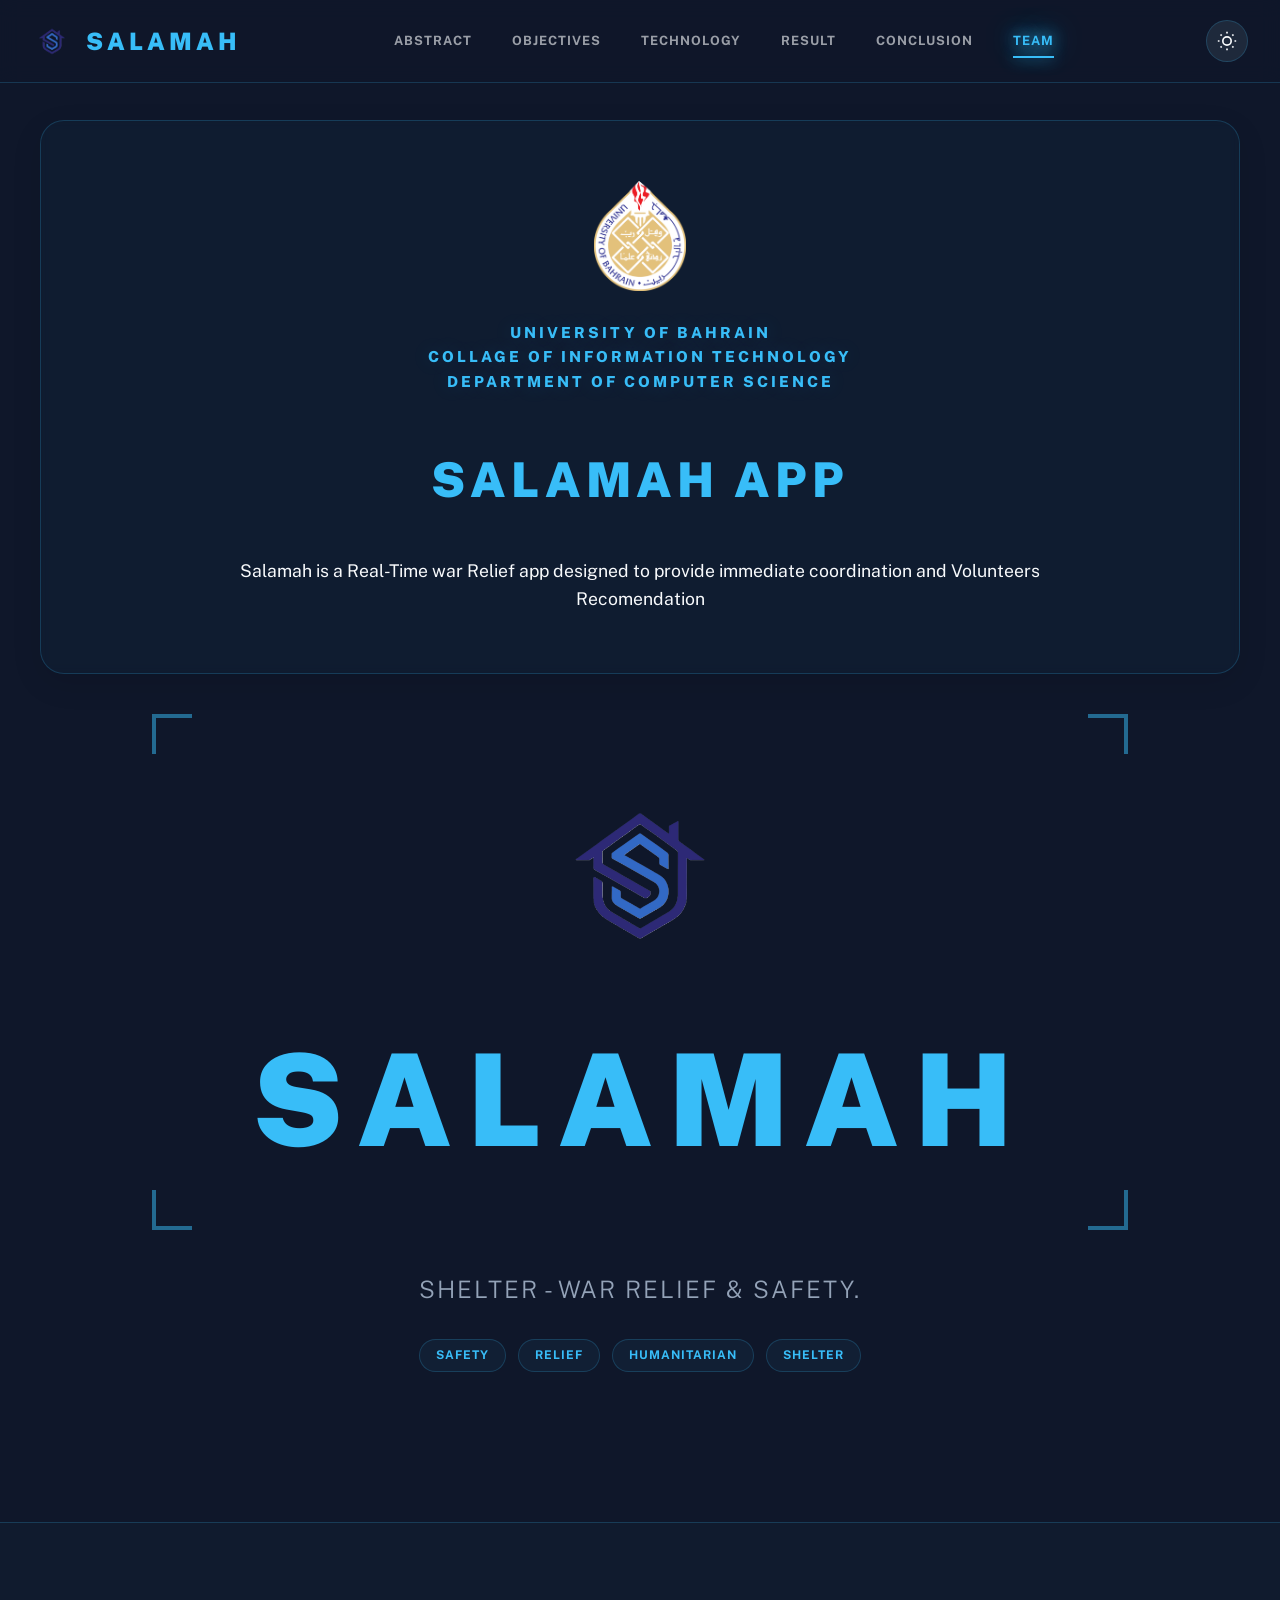
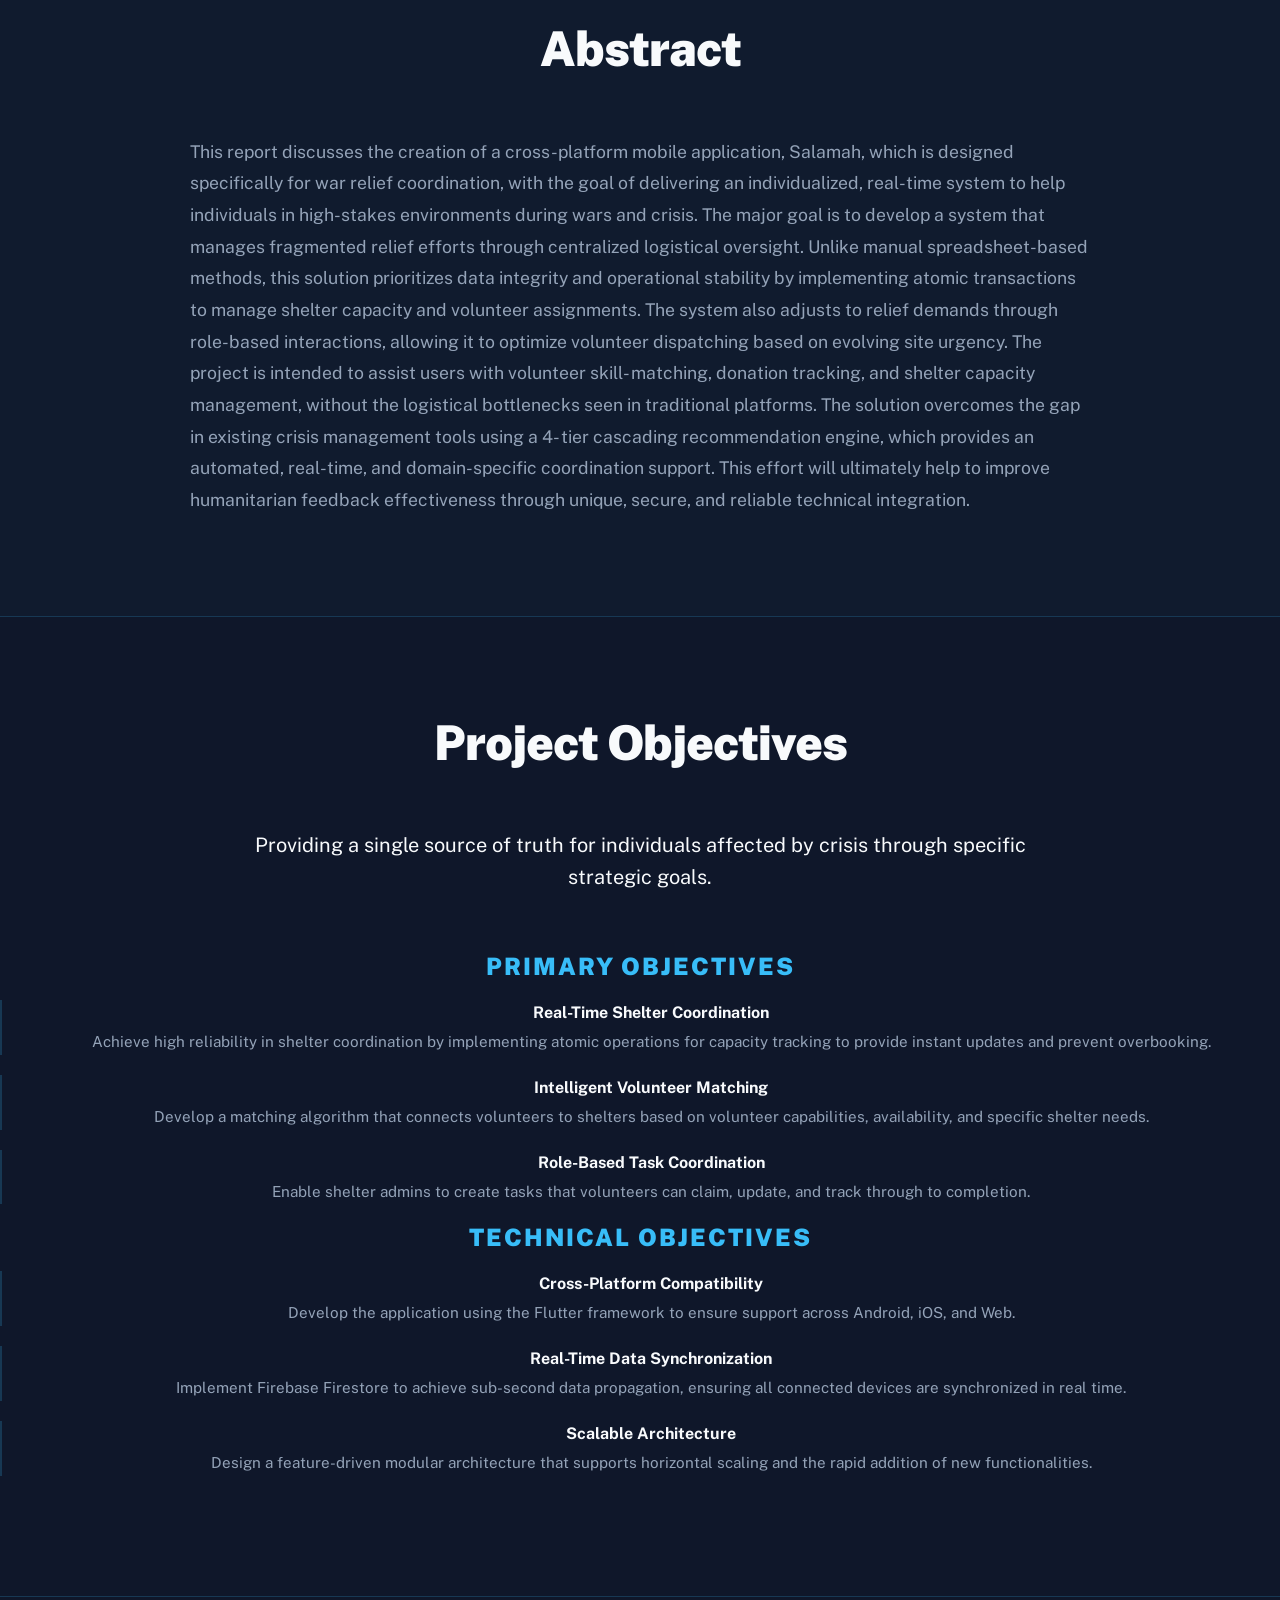
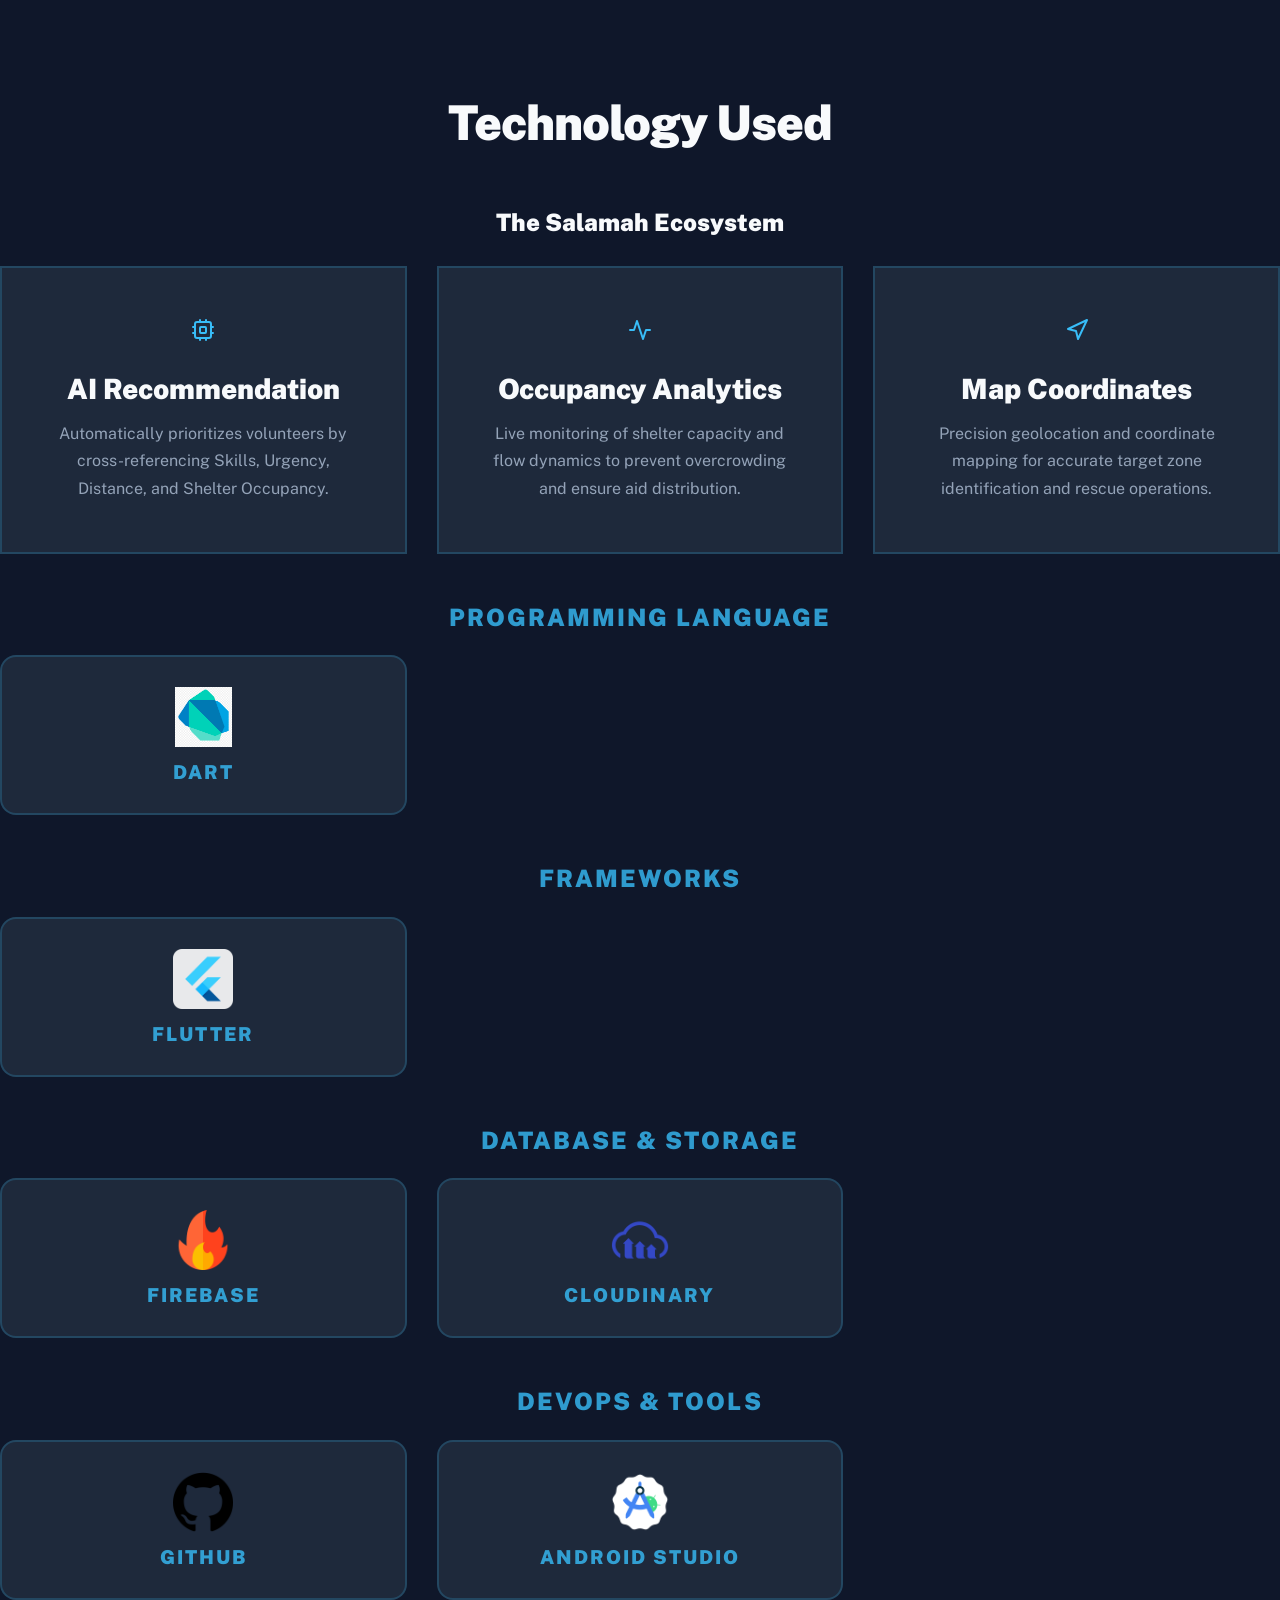
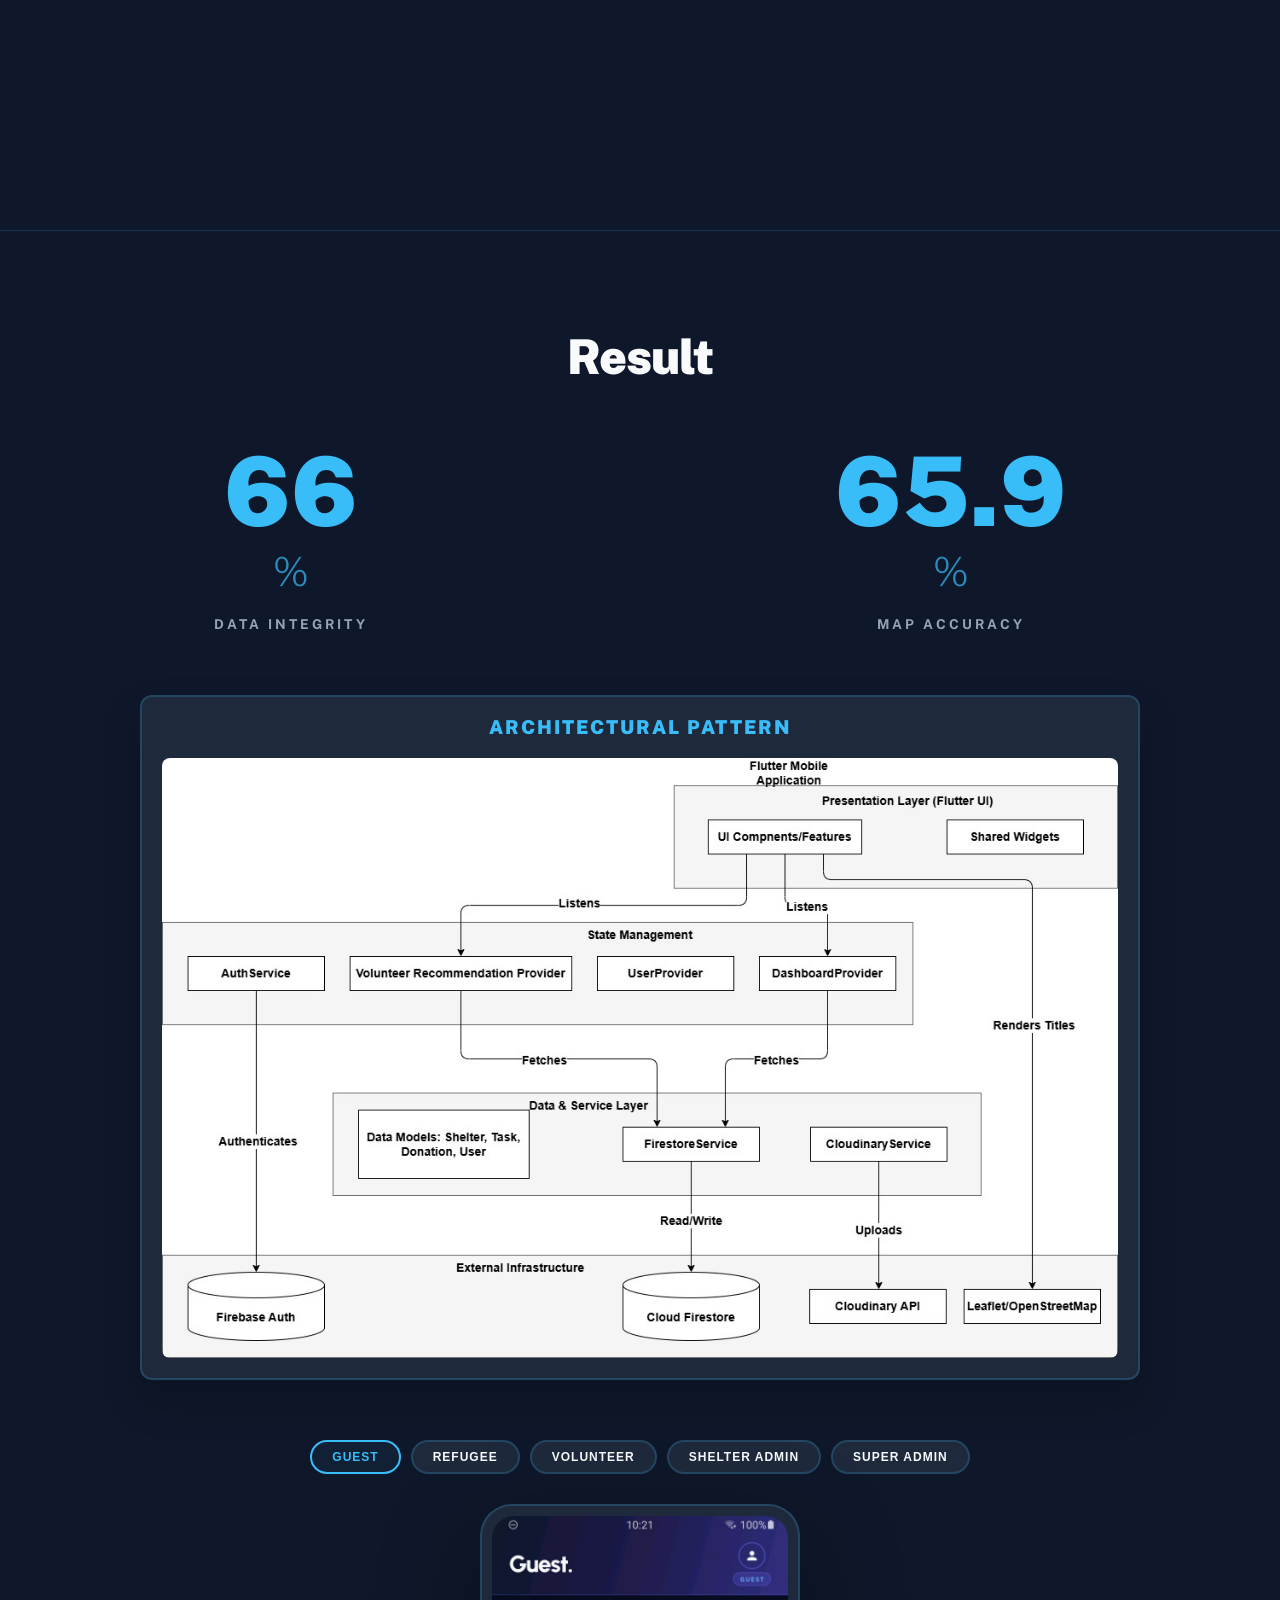
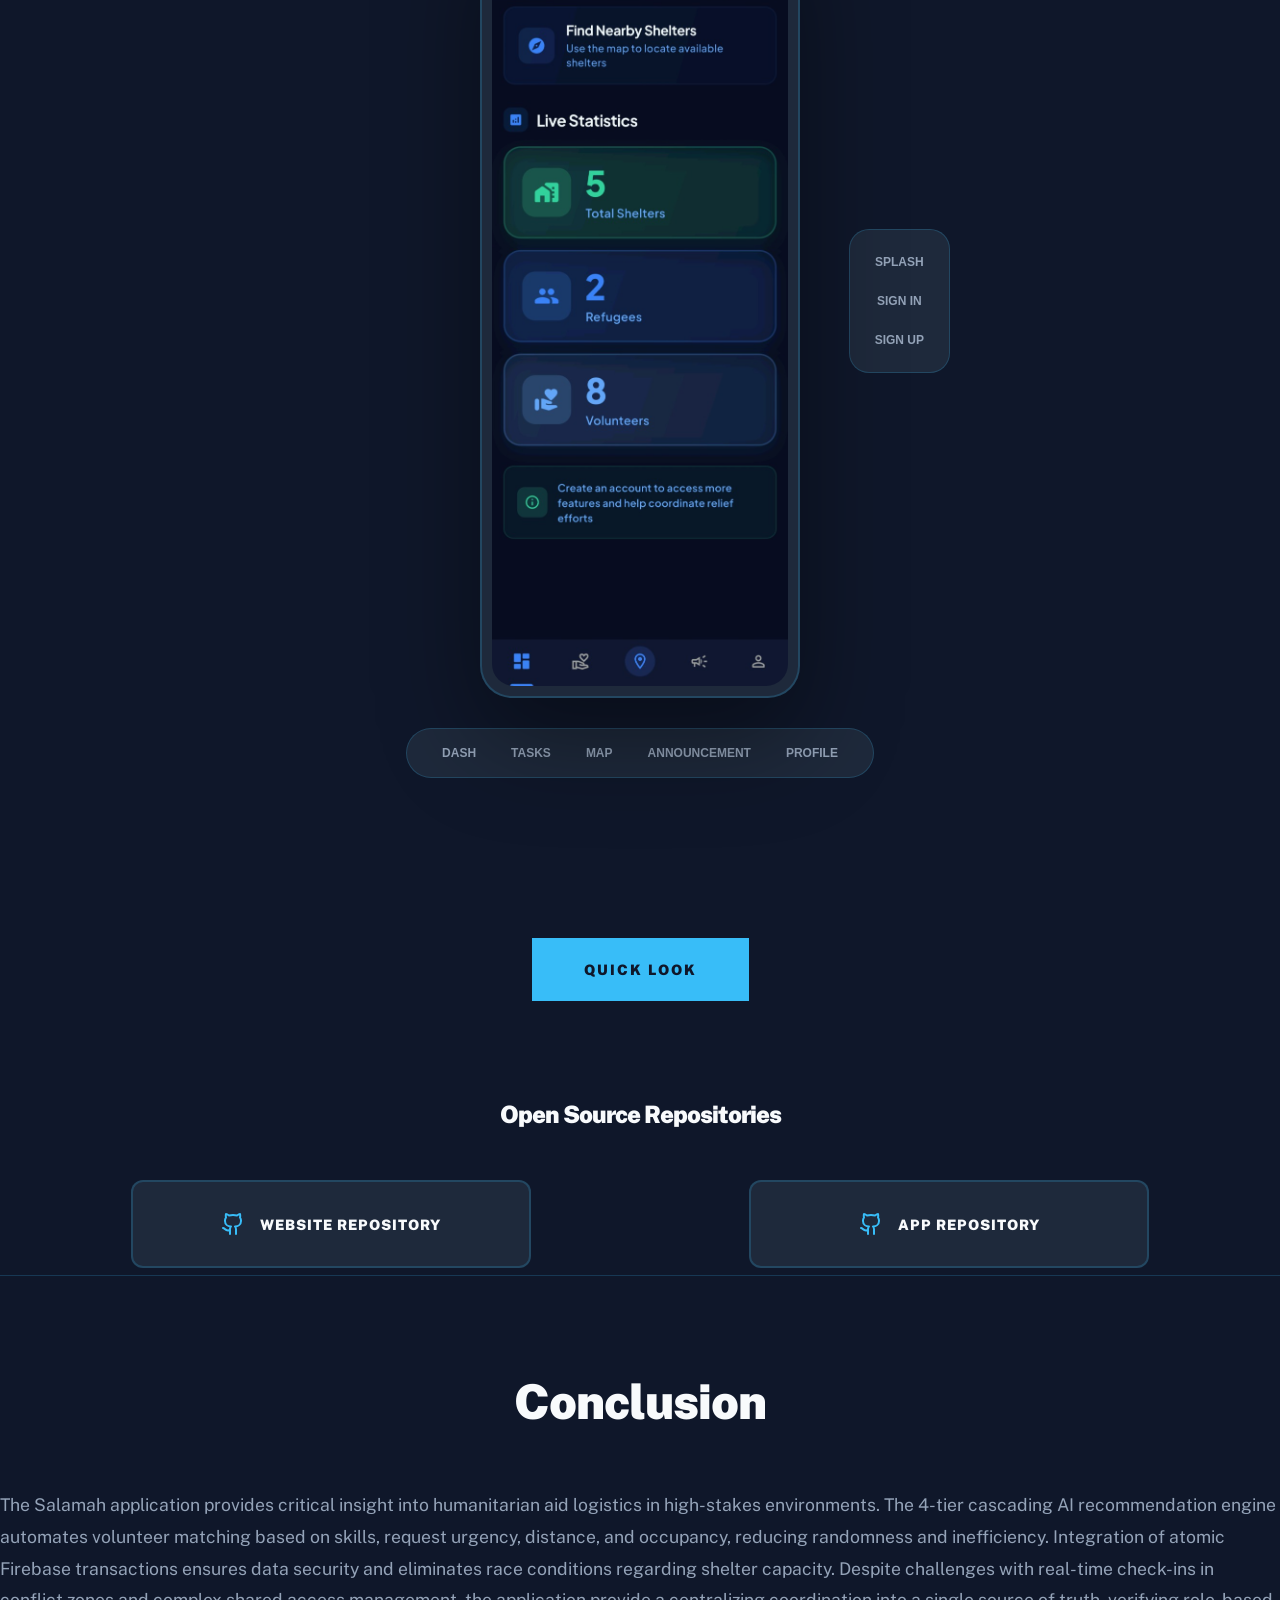
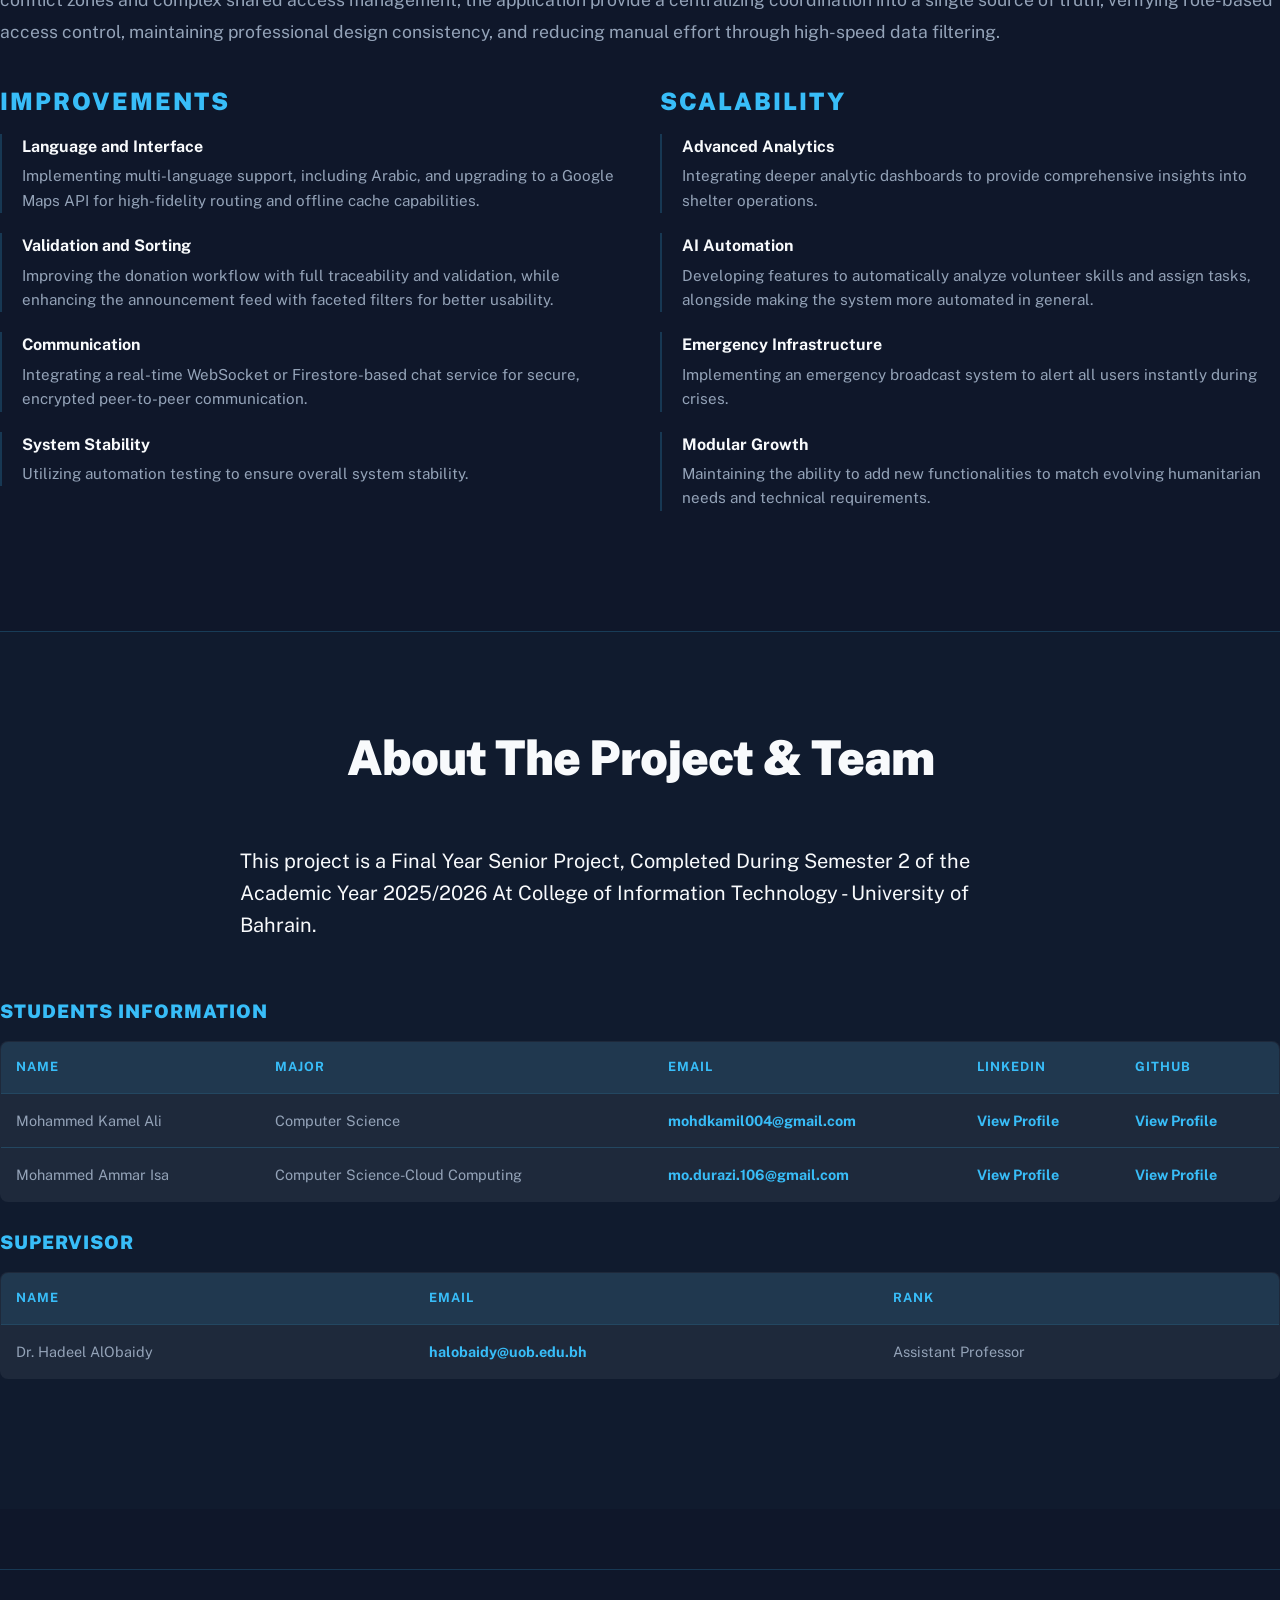
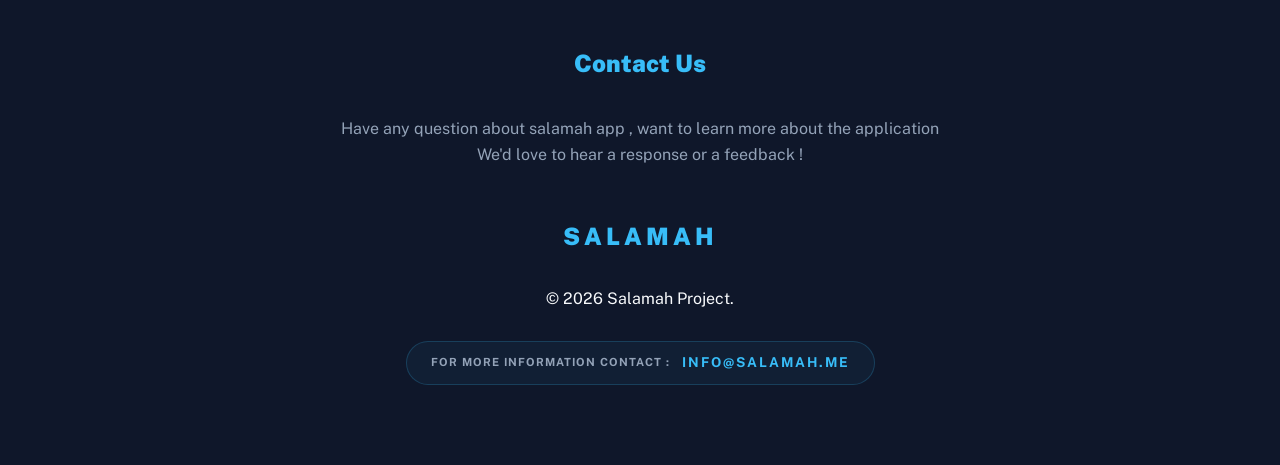
==== commit 42f6324e: "fixed" ====
--- a/index.html
+++ b/index.html
@@ -36,7 +36,9 @@
         <header class="uob-header container fade-in">
             <img src="assets/uob_logo.png" alt="University of Bahrain Logo" class="uob-logo">
             <div class="uob-text">
-                University of Bahrain | Collage of Information System | Department of Computer Science
+                    University of Bahrain  <br>
+                    Collage of Information Technology <br>
+                    Department of Computer Science
             </div>
             <h1 style="margin-top: 30px; font-size: 3rem; color: var(--accent); letter-spacing: 5px;">SALAMAH APP</h1>
             <p class="about-description fade-in" style="margin: 20px auto 0 auto; font-size: 1.1rem; width: 100%; color: var(--text);">
@@ -62,9 +64,7 @@
                 <span class="tag">Humanitarian</span>
                 <span class="tag">Shelter</span>
             </div>
-            <div class="hero-actions fade-in">
-                <a href="https://shelter-app-seven.vercel.app/" class="btn btn-primary">Quick look</a>
-            </div>
+            
         </section>
 
         <section id="abstract" class="abstract-section container">
@@ -263,6 +263,9 @@
             </div>
         </section>
 
+                    <div class="hero-actions fade-in">
+                <a href="https://shelter-app-seven.vercel.app/" class="btn btn-primary">Quick look</a>
+            </div>
         <section class="repo-section container fade-in">
             <h3 class="section-title" style="font-size: 1.5rem; margin-top: 40px;">Open Source Repositories</h3>
             <div class="repo-grid">
--- a/styles/main.css
+++ b/styles/main.css
@@ -22,7 +22,14 @@
 }
 
 * { box-sizing: border-box; margin: 0; padding: 0; transition: background 0.3s, color 0.3s, border-color 0.3s; }
-body { background: var(--bg); color: var(--text); font-family: 'Public Sans', sans-serif; line-height: 1.6; overflow-x: hidden; }
+html, body { 
+    background: var(--bg); 
+    color: var(--text); 
+    font-family: 'Public Sans', sans-serif; 
+    line-height: 1.6; 
+    overflow-x: hidden; 
+    min-height: 100vh;
+}
 h1, h2, h3, h4 { font-weight: 900; line-height: 1.1; }
 .container { max-width: 1400px; margin: 0 auto; padding: 0 2rem; }
 
@@ -33,7 +40,6 @@
 .logo-icon-sm {
     height: 40px;
     width: auto;
-    mix-blend-mode: screen;
     margin-right: 14px;
 }
 
@@ -44,10 +50,7 @@
     margin-bottom: 3rem;
 }
 
-[data-theme="light"] .logo-icon-sm,
-[data-theme="light"] .hero-logo-lg {
-    mix-blend-mode: darken; /* Better for light mode with dark backgrounds */
-}
+/* Removed logo overrides */
 
 @keyframes logo-glow {
     from { 
@@ -134,7 +137,6 @@
 .uob-logo {
     height: 110px; /* Slightly larger */
     width: auto;
-    filter: drop-shadow(0 0 15px rgba(56, 189, 248, 0.3));
     transition: transform 0.3s ease;
 }
 .uob-logo:hover {
@@ -173,6 +175,17 @@
 .btn-secondary { color: var(--text); border: 2px solid var(--border); margin-left: 20px; }
 .btn-secondary:hover { border-color: var(--accent); color: var(--accent); }
 
+
+.hero-actions{
+    text-align: center;
+    padding: 60px 0;
+    width: 100%;
+    display: flex;
+    justify-content: center;
+    align-items: center;
+}
+
+/* 
 /* About Section */
 .about-section { padding: 100px 0; border-top: 1px solid var(--border); text-align: center; }
 .about-description { font-size: 1.25rem; color: var(--text); max-width: 800px; margin: 0 auto 60px; font-weight: 400; opacity: 0.9; }
@@ -194,8 +207,7 @@
     color: var(--text-muted);
     font-weight: 400;
 }
-
-/* Objectives Section */
+Objectives Section */
 .objectives-grid {
     display: grid;
     grid-template-columns: 1fr 1fr;
@@ -693,6 +705,7 @@
         letter-spacing: 0;
         margin-right: -5px;
     }
+    
 
 /* Breakpoint Reference */
 /* Mobile */ @media only screen and (min-width: 480px) {}
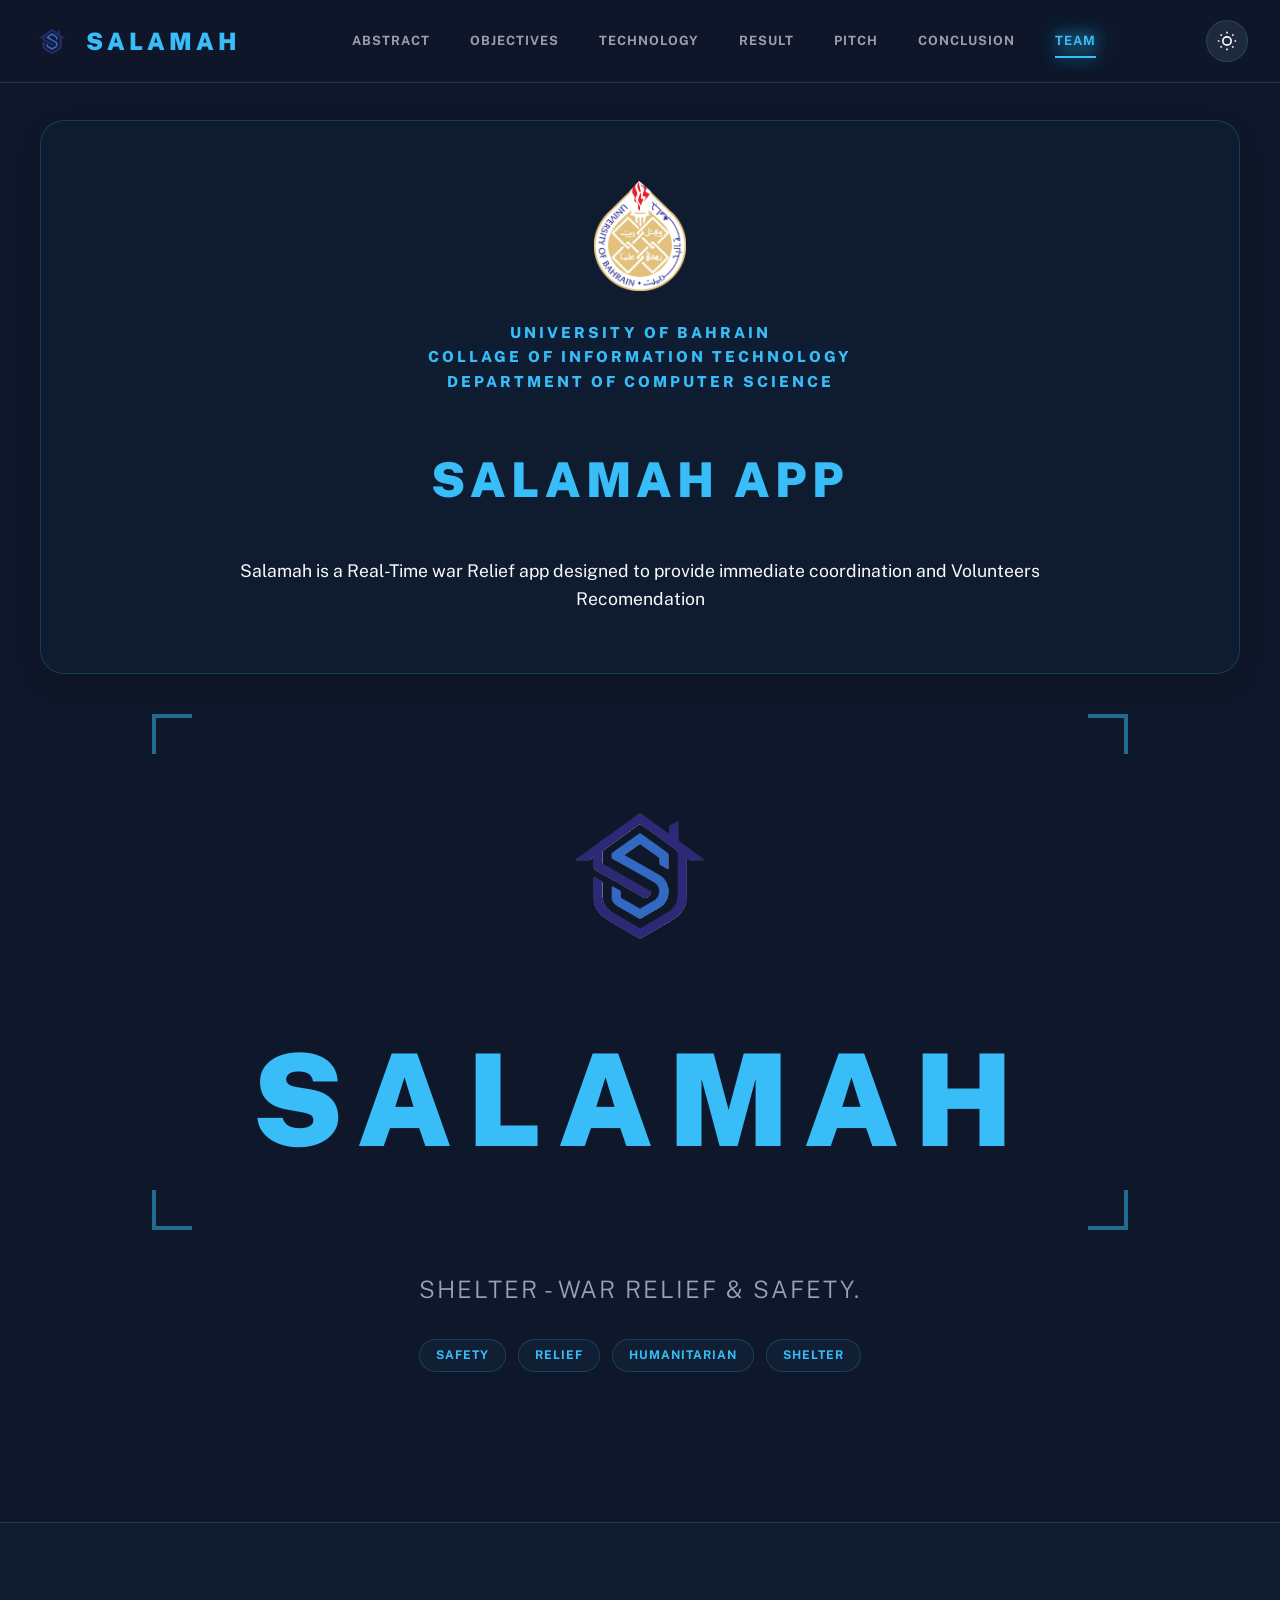
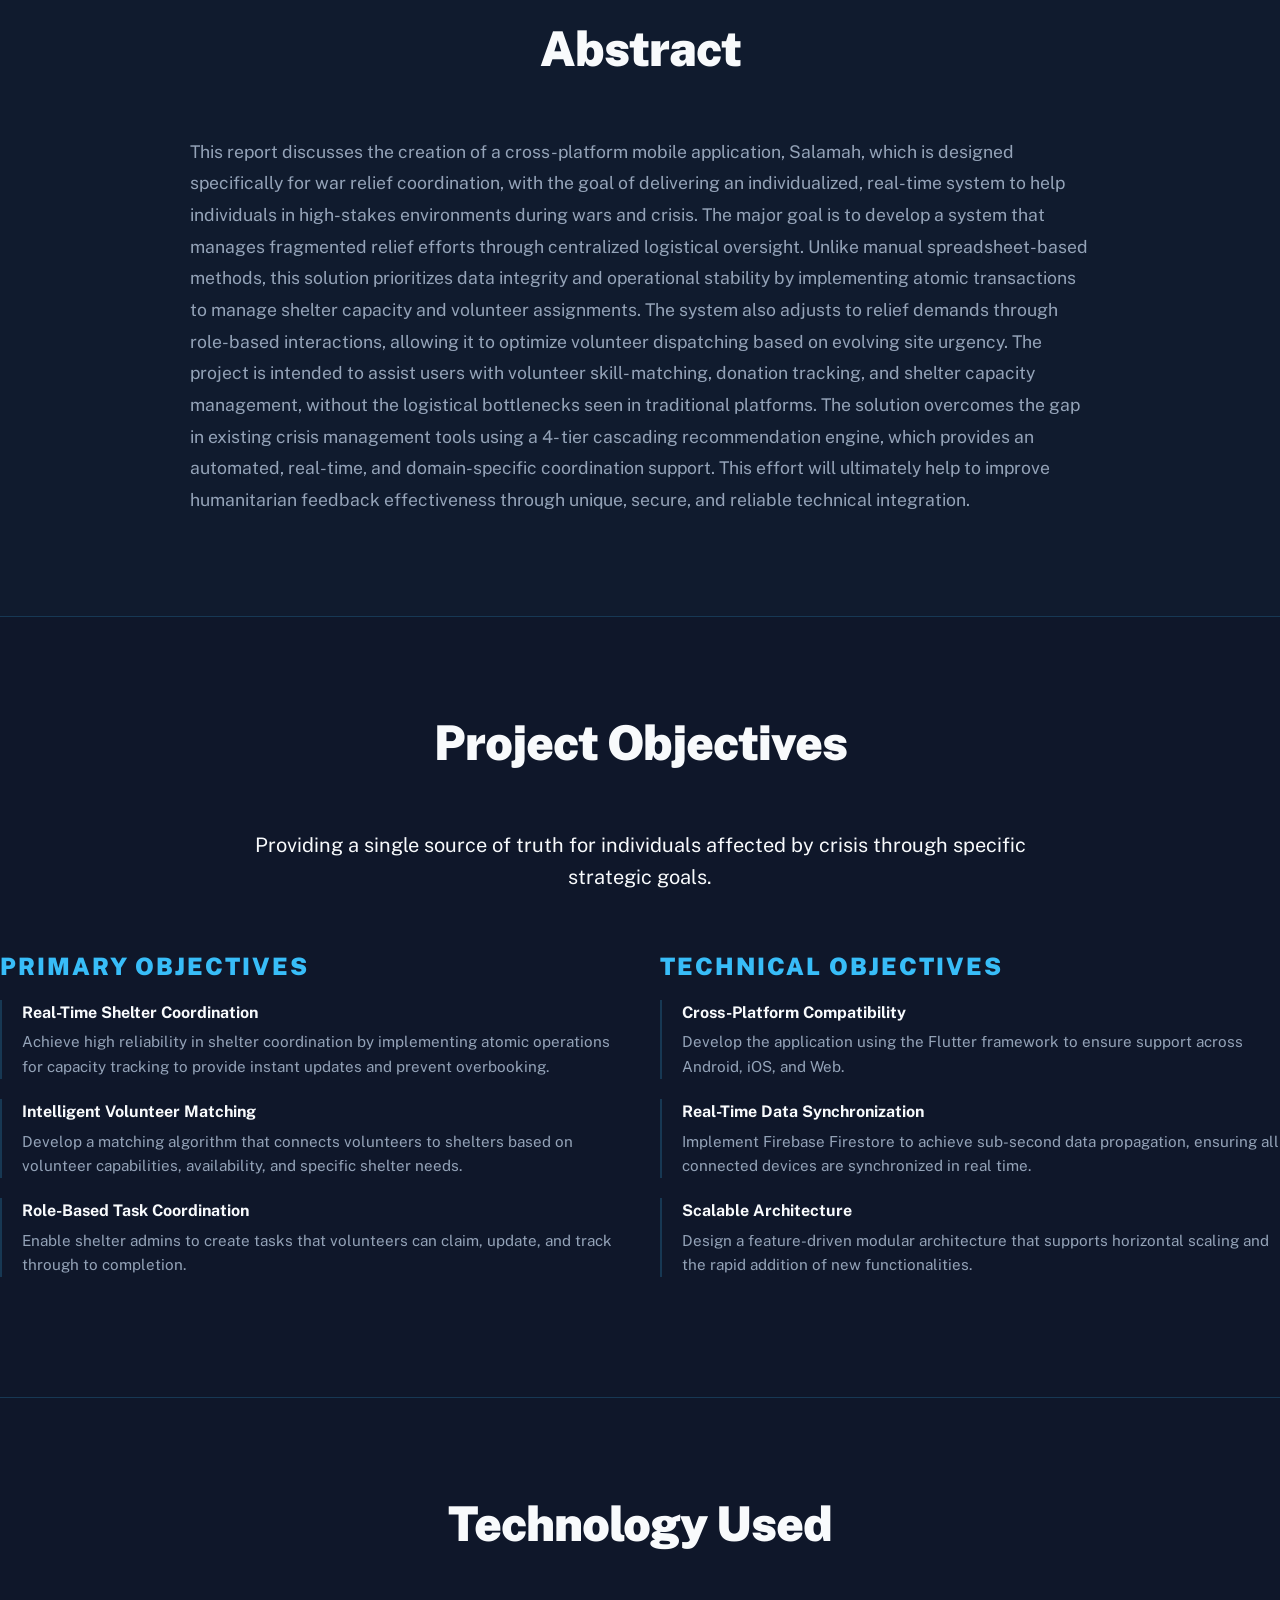
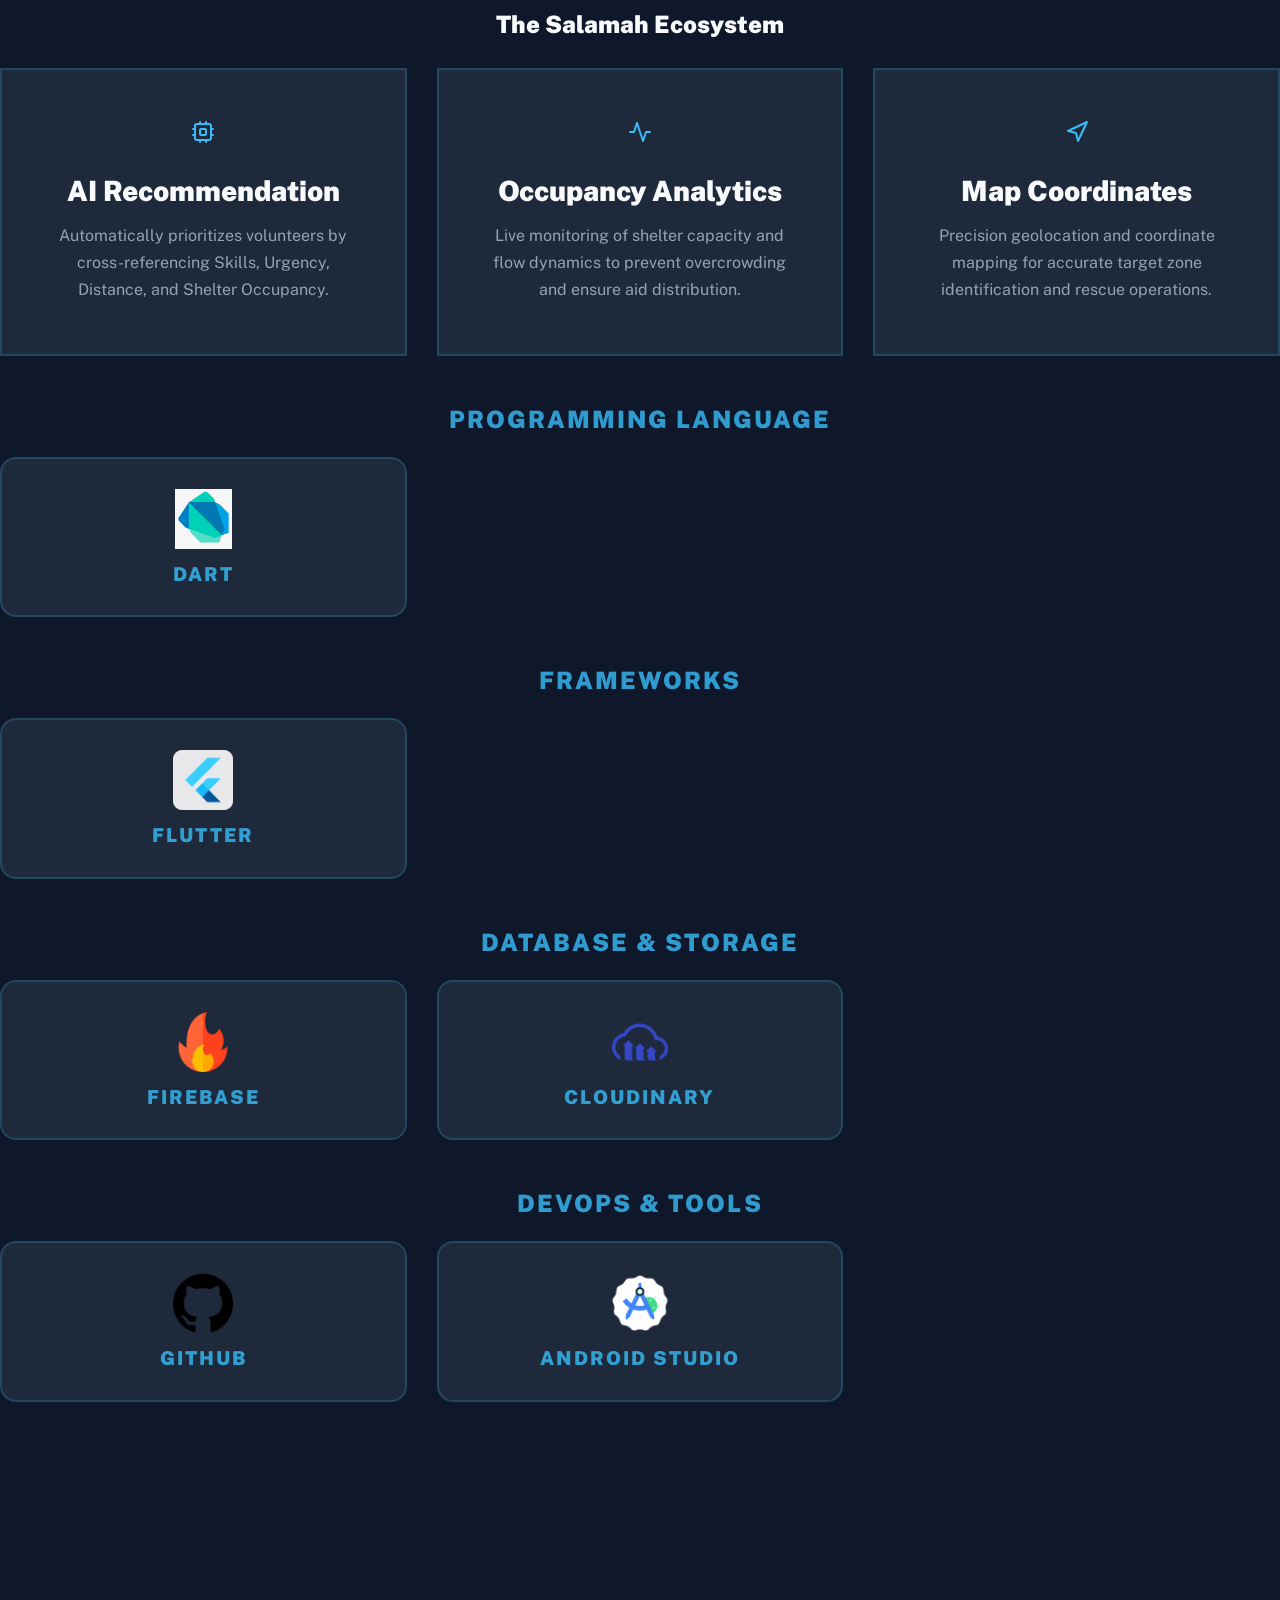
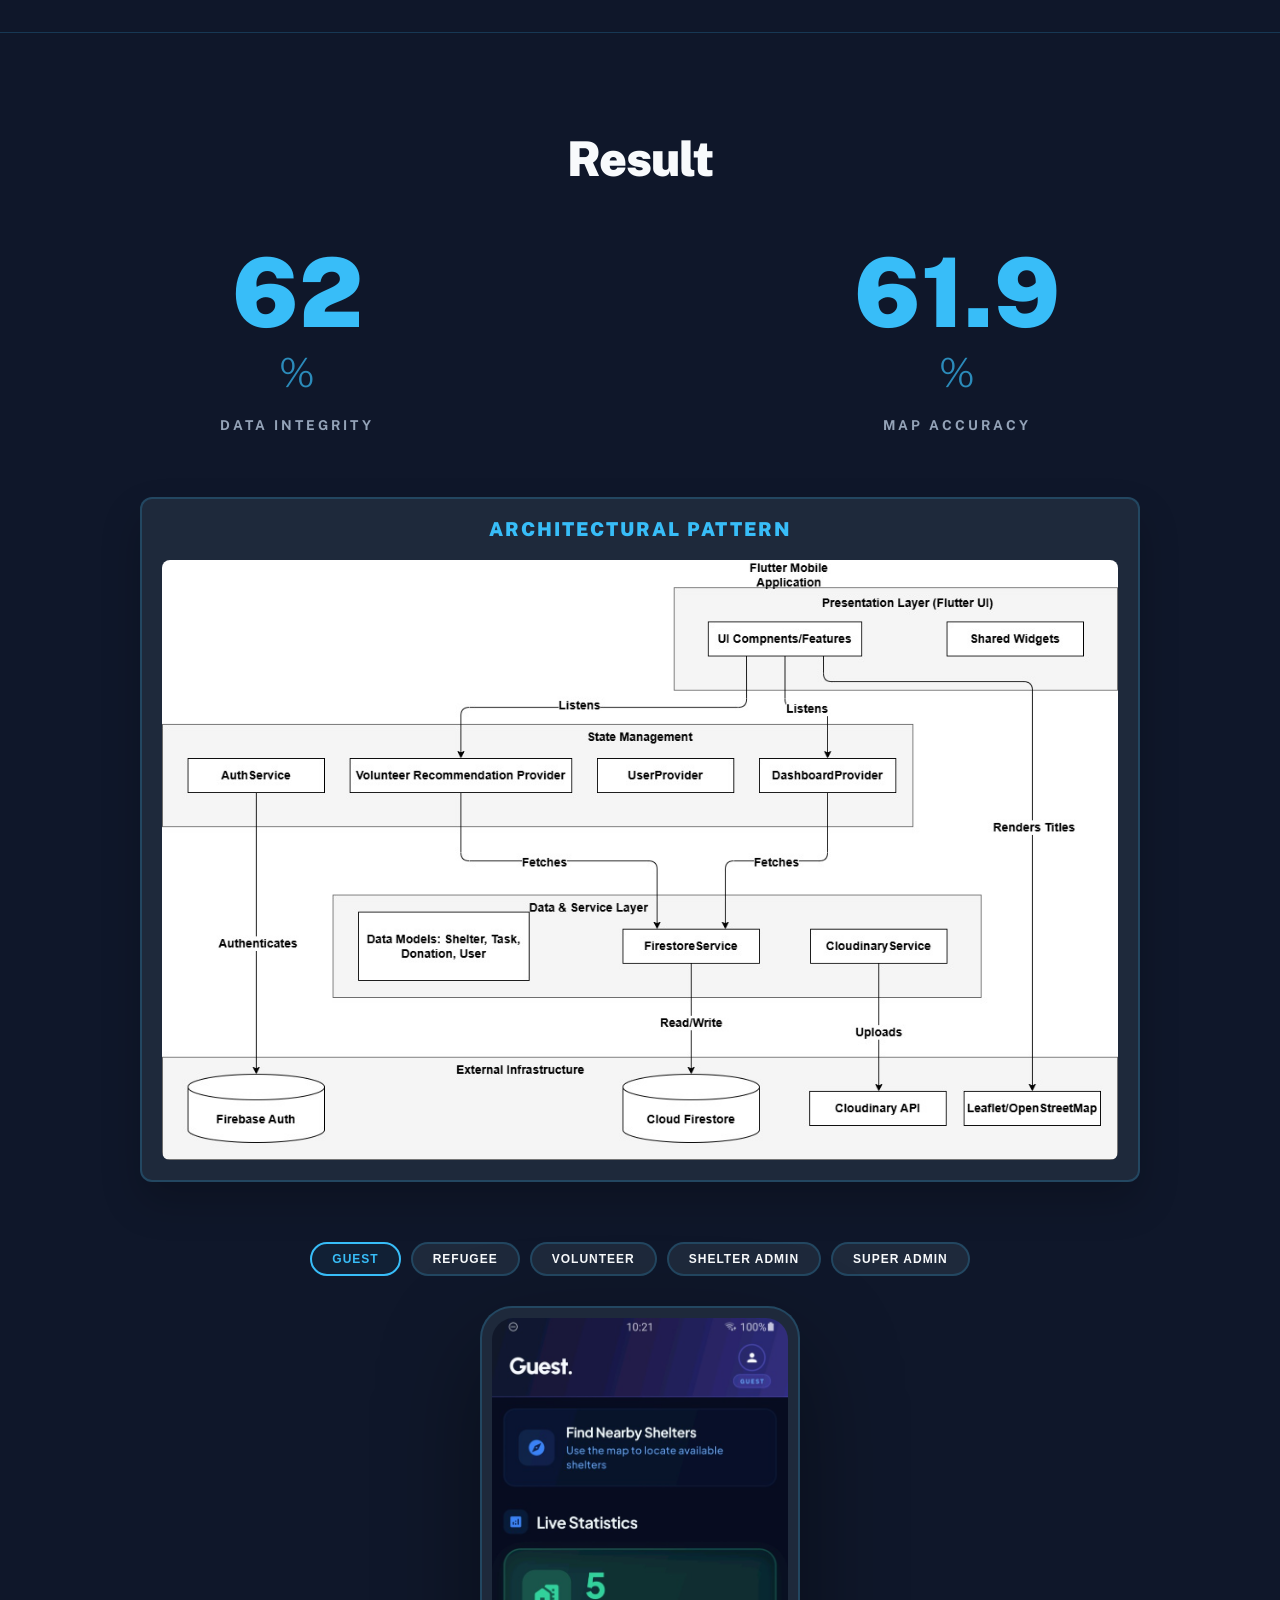
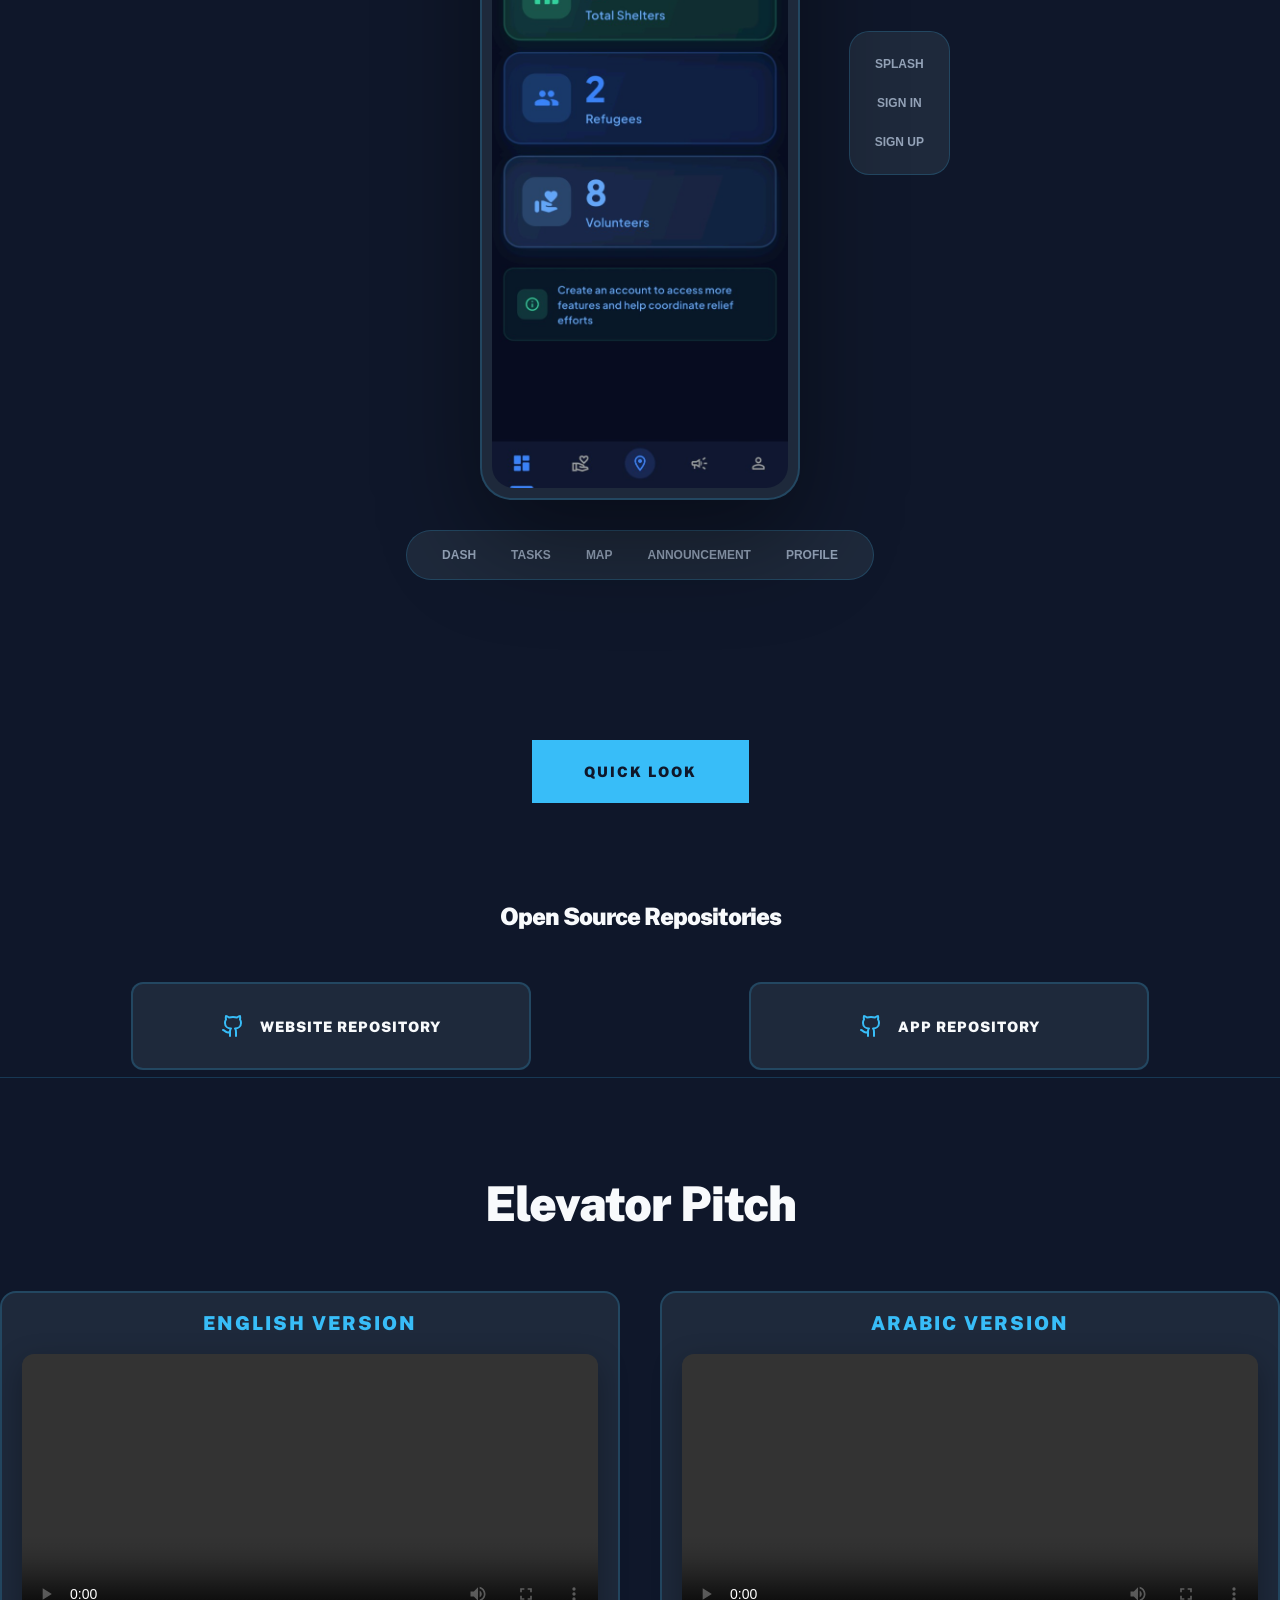
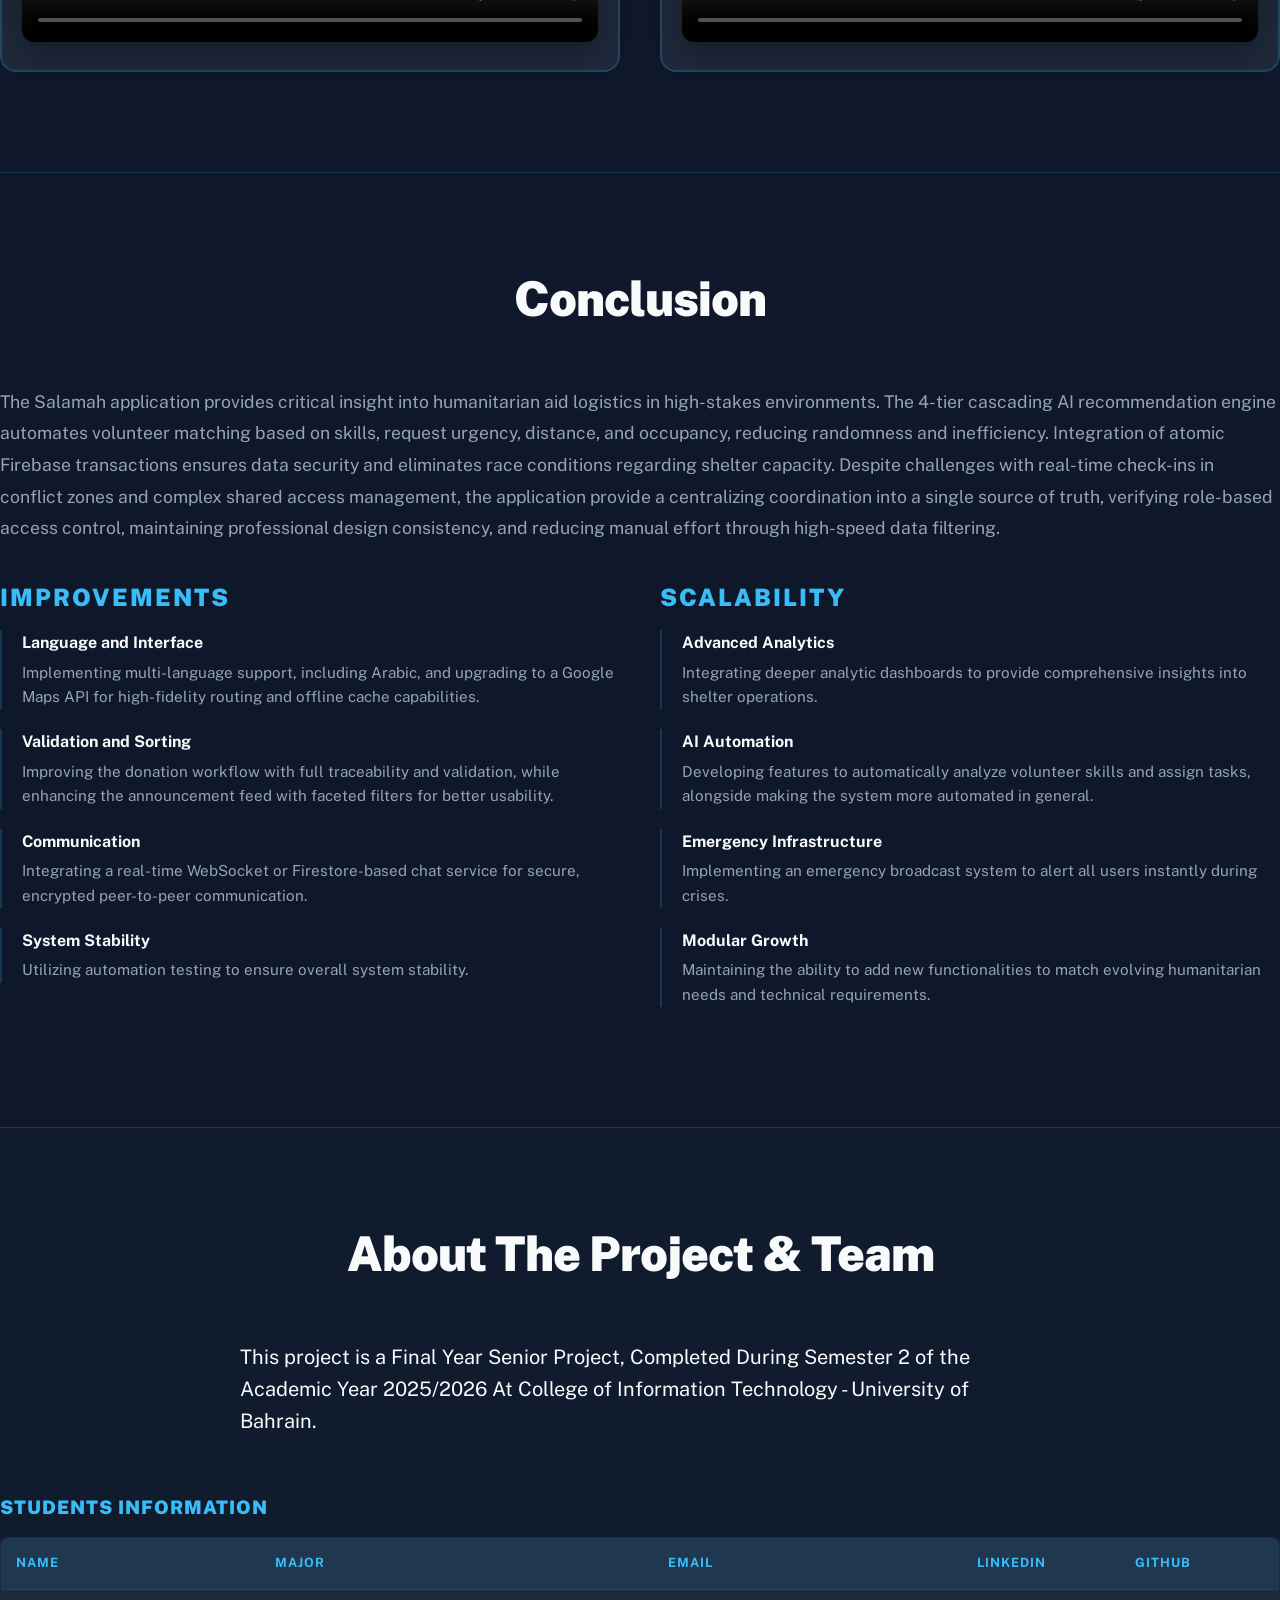
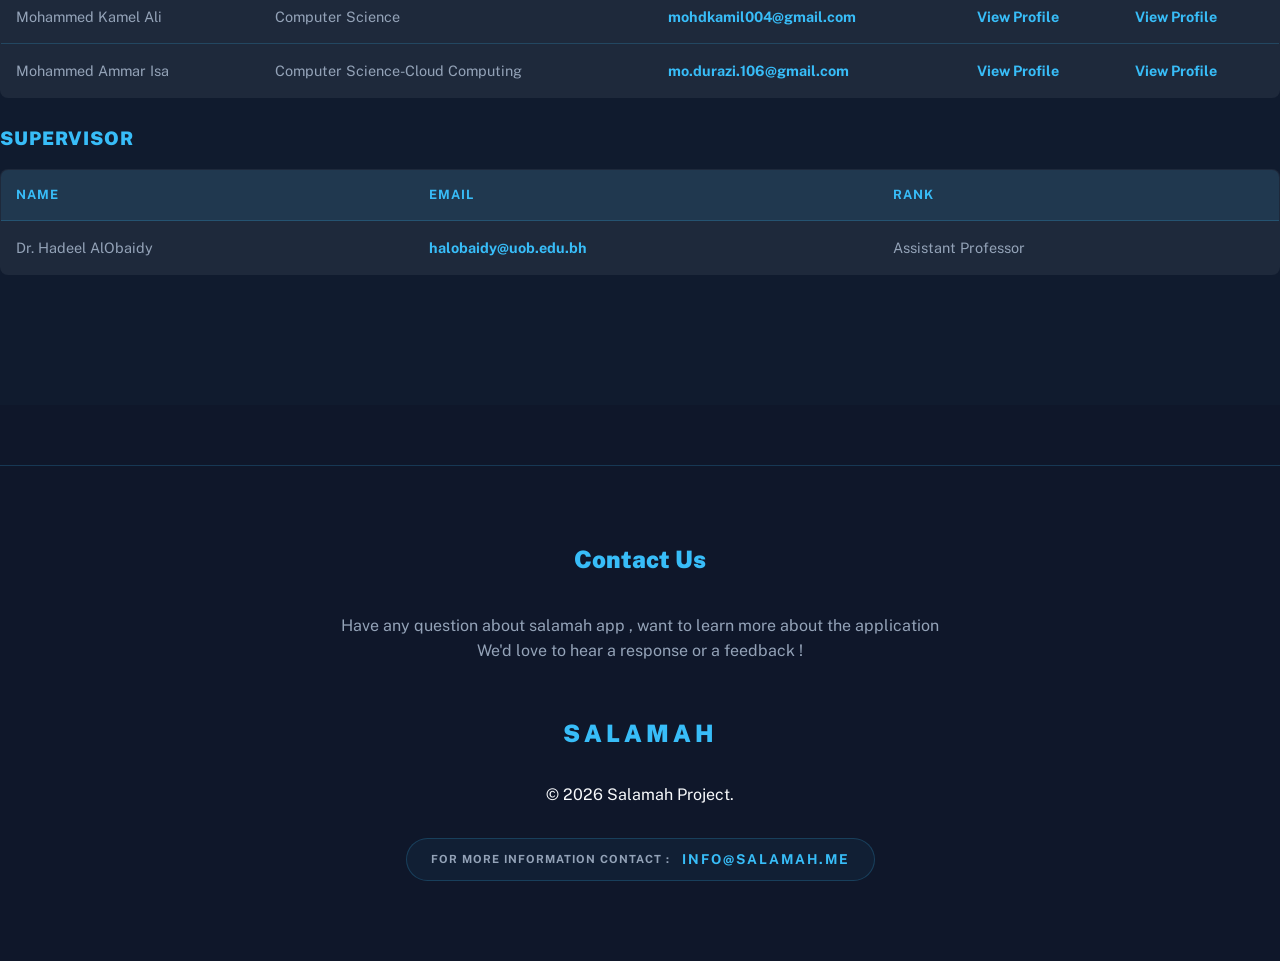
==== commit 593b2fcc: "feat: add elevator pitch section, move below repositories, and restore quick look button" ====
--- a/index.html
+++ b/index.html
@@ -23,6 +23,7 @@
                 <a href="#objectives">Objectives</a>
                 <a href="#tech-stack">Technology</a>
                 <a href="#app">Result</a>
+                <a href="#pitch">Pitch</a>
                 <a href="#conclusion">Conclusion</a>
                 <a href="#team">Team</a>
             </div>
@@ -263,9 +264,10 @@
             </div>
         </section>
 
-                    <div class="hero-actions fade-in">
-                <a href="https://shelter-app-seven.vercel.app/" class="btn btn-primary">Quick look</a>
-            </div>
+        <div class="hero-actions fade-in">
+            <a href="https://shelter-app-seven.vercel.app/" class="btn btn-primary">Quick look</a>
+        </div>
+
         <section class="repo-section container fade-in">
             <h3 class="section-title" style="font-size: 1.5rem; margin-top: 40px;">Open Source Repositories</h3>
             <div class="repo-grid">
@@ -277,6 +279,26 @@
                     <svg xmlns="http://www.w3.org/2000/svg" width="24" height="24" viewBox="0 0 24 24" fill="none" stroke="currentColor" stroke-width="2" stroke-linecap="round" stroke-linejoin="round" class="lucide lucide-github"><path d="M15 22v-4a4.8 4.8 0 0 0-1-3.5c3 0 6-2 6-5.5.08-1.25-.27-2.48-1-3.5.28-1.15.28-2.35 0-3.5 0 0-1 0-3 1.5-2.64-.5-5.36-.5-8 0C6 2 5 2 5 2c-.3 1.15-.3 2.35 0 3.5A5.403 5.403 0 0 0 4 9c0 3.5 3 5.5 6 5.5-.39.49-.68 1.05-.85 1.65-.17.6-.22 1.23-.15 1.85v4"/><path d="M9 18c-4.51 2-5-2-7-2"/></svg>
                     <span>App Repository</span>
                 </a>
+            </div>
+        </section>
+
+        <section id="pitch" class="pitch-section container">
+            <h2 class="section-title">Elevator Pitch</h2>
+            <div class="pitch-grid fade-in">
+                <div class="pitch-card">
+                    <h3>English Version</h3>
+                    <video controls width="100%" class="pitch-video">
+                        <source src="English-Elevator-Salamah-APP.mp4" type="video/mp4">
+                        Your browser does not support the video tag.
+                    </video>
+                </div>
+                <div class="pitch-card">
+                    <h3>Arabic Version</h3>
+                    <video controls width="100%" class="pitch-video">
+                        <source src="ARABIC-Elevator-Salamah-APP.mp4" type="video/mp4">
+                        Your browser does not support the video tag.
+                    </video>
+                </div>
             </div>
         </section>
 
--- a/styles/main.css
+++ b/styles/main.css
@@ -185,7 +185,6 @@
     align-items: center;
 }
 
-/* 
 /* About Section */
 .about-section { padding: 100px 0; border-top: 1px solid var(--border); text-align: center; }
 .about-description { font-size: 1.25rem; color: var(--text); max-width: 800px; margin: 0 auto 60px; font-weight: 400; opacity: 0.9; }
@@ -207,7 +206,7 @@
     color: var(--text-muted);
     font-weight: 400;
 }
-Objectives Section */
+/* Objectives Section */
 .objectives-grid {
     display: grid;
     grid-template-columns: 1fr 1fr;
@@ -538,6 +537,46 @@
 
 .footer-links { display: flex; gap: 15px; align-items: center; }
 
+/* Pitch Section */
+.pitch-section {
+    padding: 100px 0;
+    border-top: 1px solid var(--border);
+    text-align: center;
+}
+
+.pitch-grid {
+    display: grid;
+    grid-template-columns: repeat(2, 1fr);
+    gap: 40px;
+    margin-top: 40px;
+}
+
+.pitch-card {
+    background: var(--surface);
+    padding: 20px;
+    border: 2px solid var(--border);
+    border-radius: 16px;
+    transition: 0.4s;
+}
+
+.pitch-card:hover {
+    border-color: var(--accent);
+    transform: translateY(-5px);
+}
+
+.pitch-card h3 {
+    margin-bottom: 20px;
+    color: var(--accent);
+    font-size: 1.2rem;
+    text-transform: uppercase;
+    letter-spacing: 2px;
+}
+
+.pitch-video {
+    border-radius: 12px;
+    box-shadow: 0 10px 30px rgba(0,0,0,0.3);
+}
+
 /* Responsive */
 @media (max-width: 1024px) {
     .hero-frame h1 { font-size: 6rem; }
@@ -705,6 +744,11 @@
         letter-spacing: 0;
         margin-right: -5px;
     }
+
+    .pitch-grid {
+        grid-template-columns: 1fr;
+        gap: 30px;
+    }
     
 
 /* Breakpoint Reference */
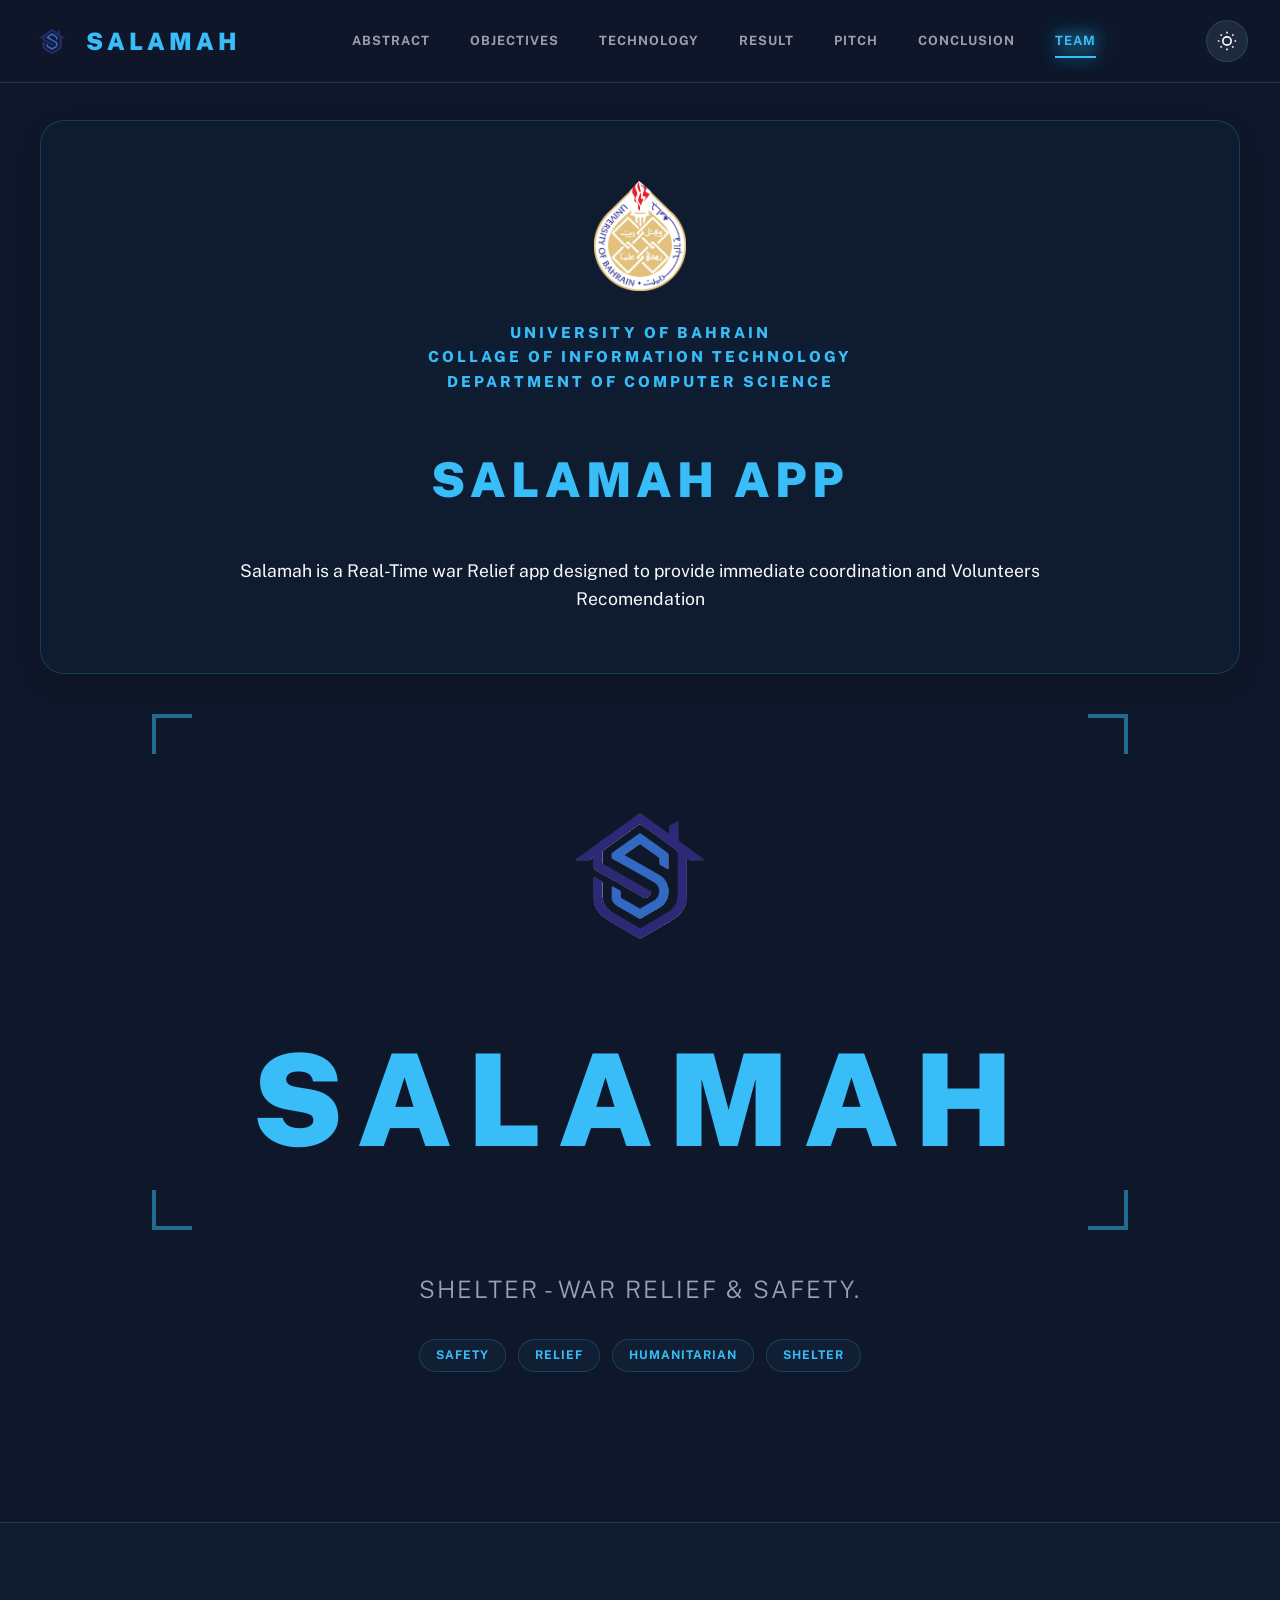
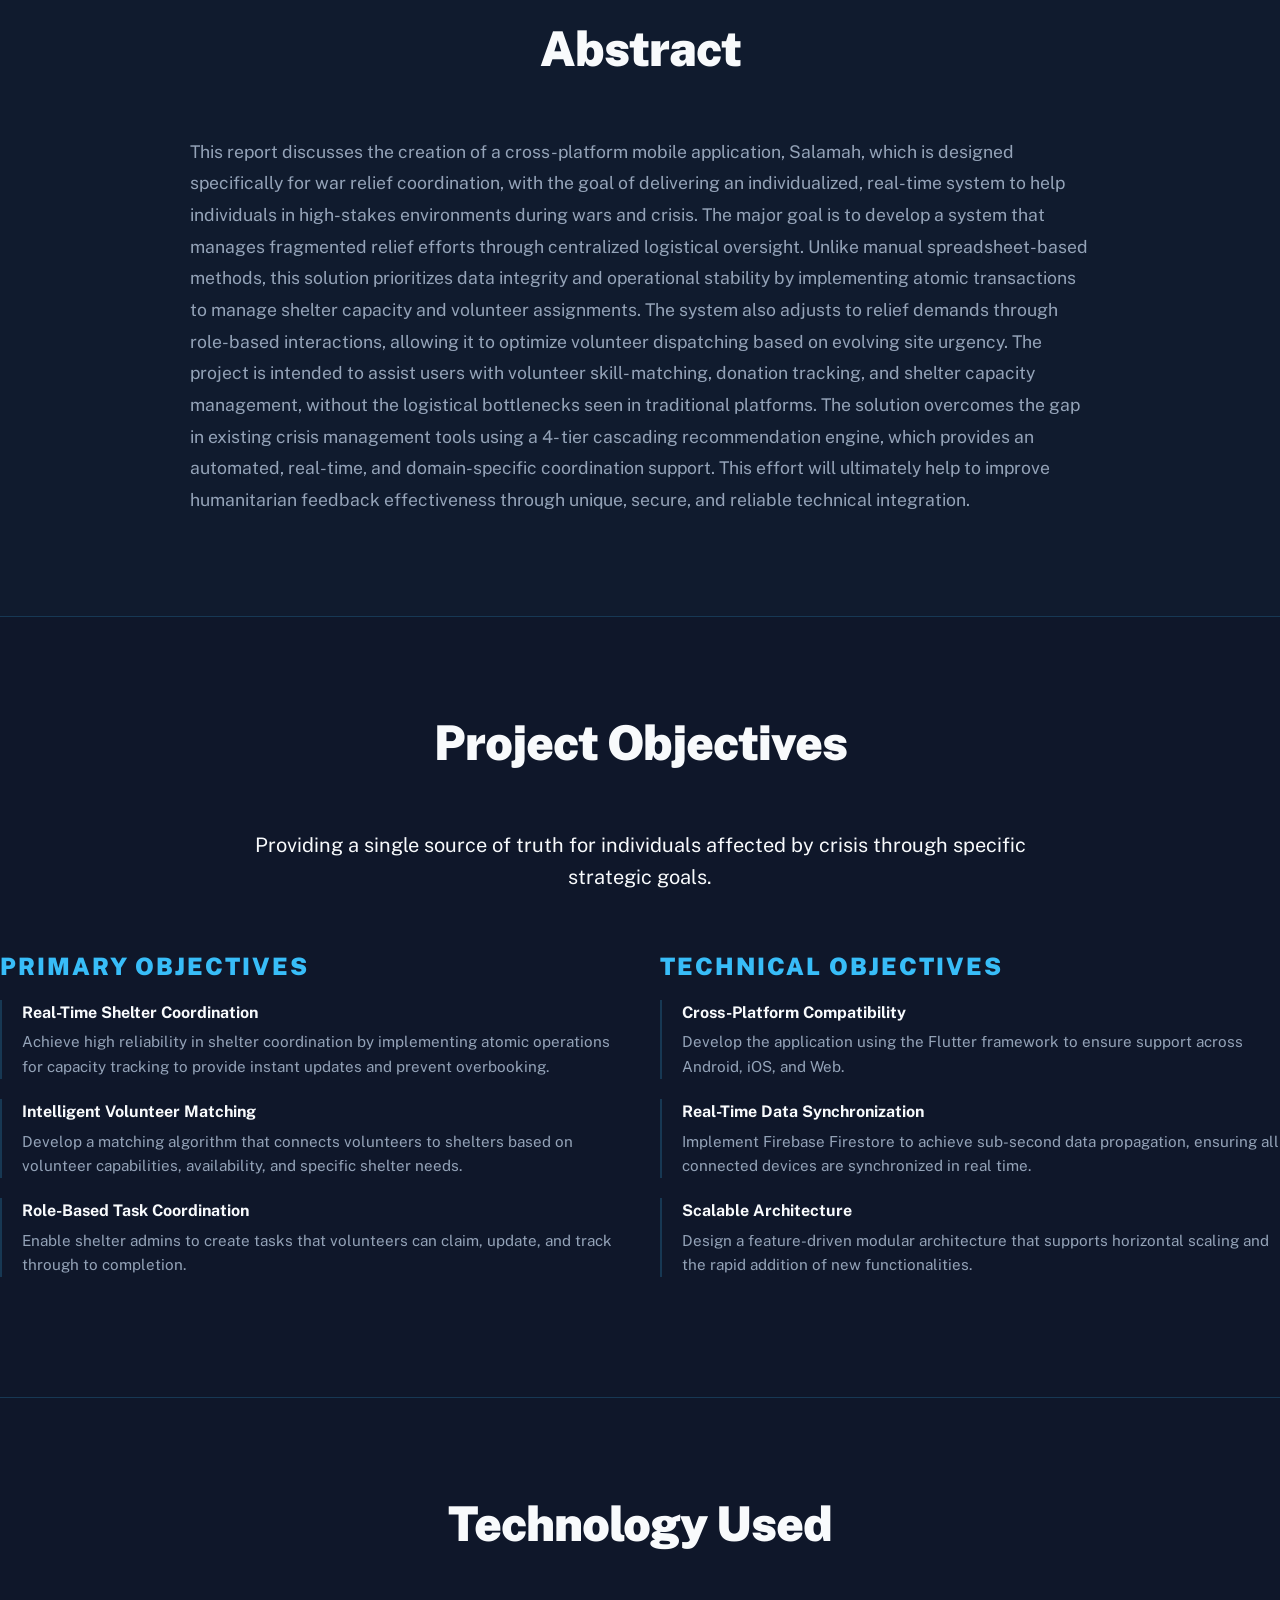
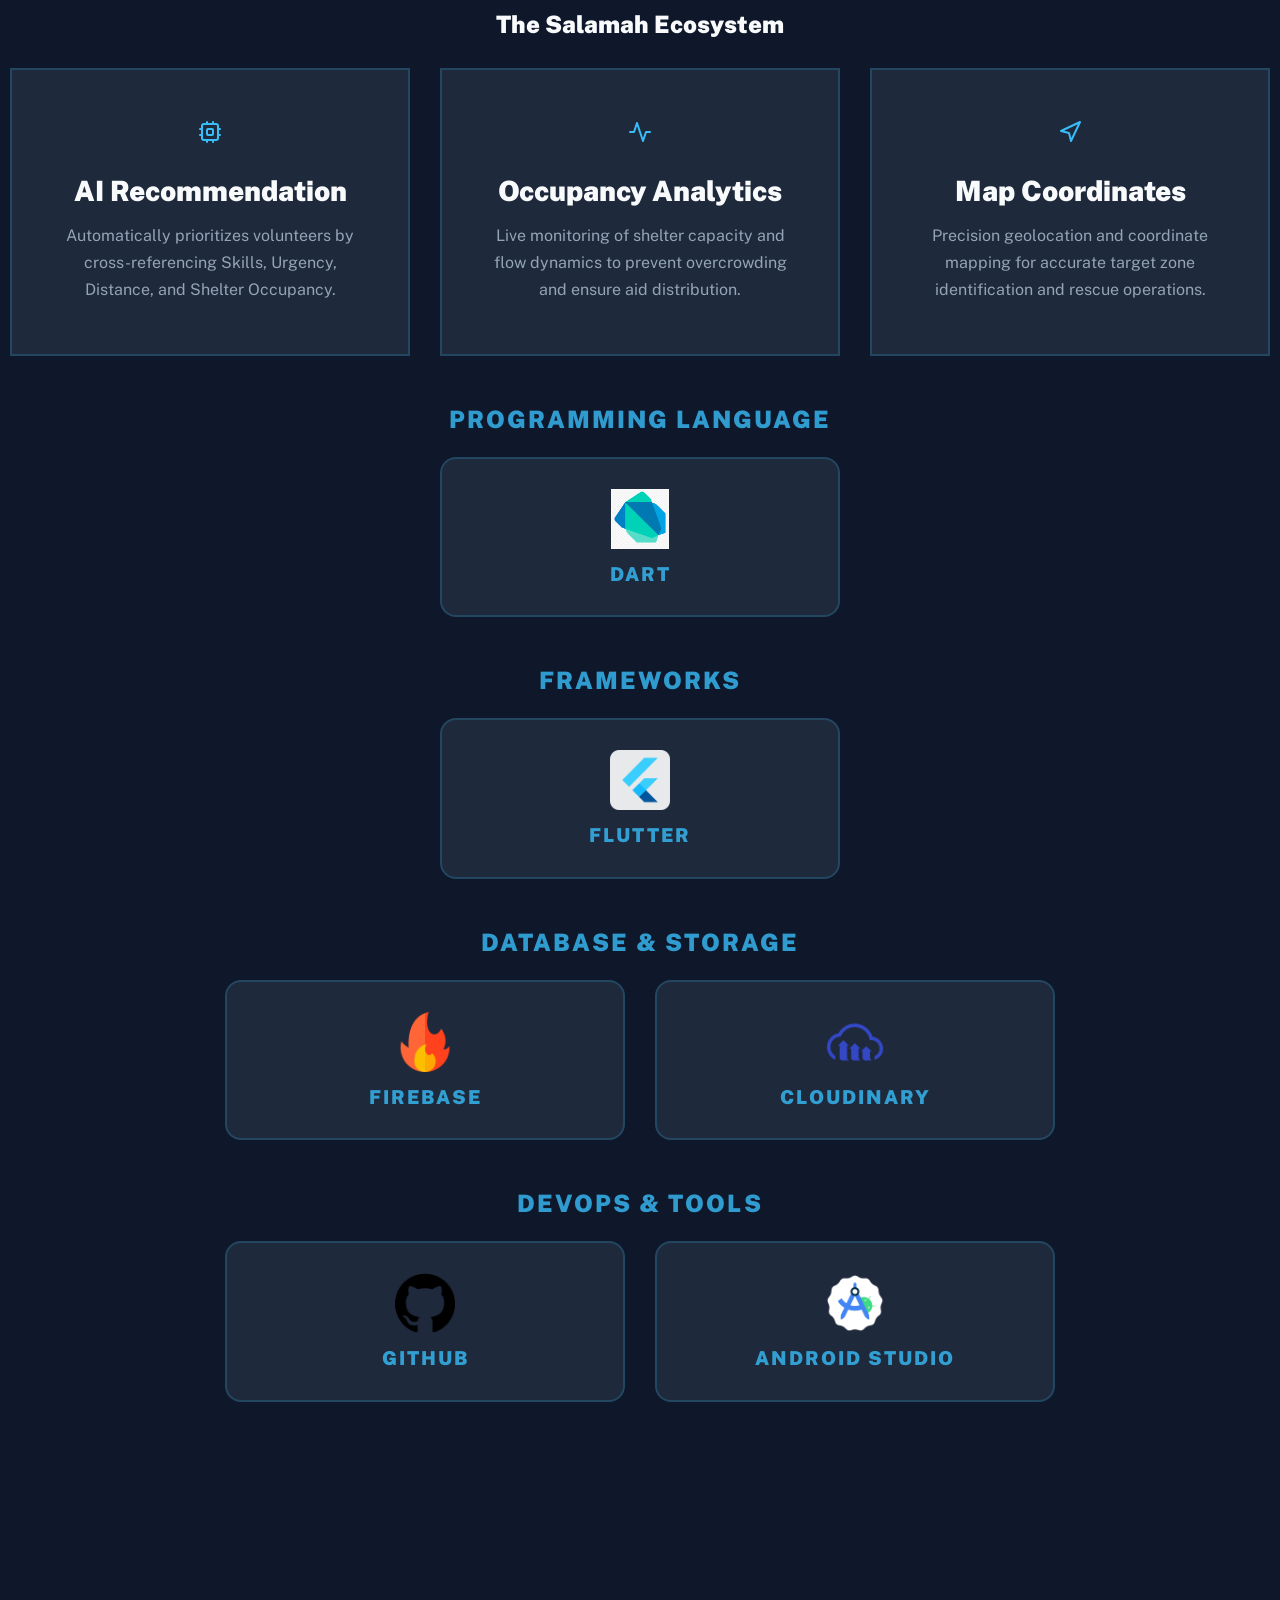
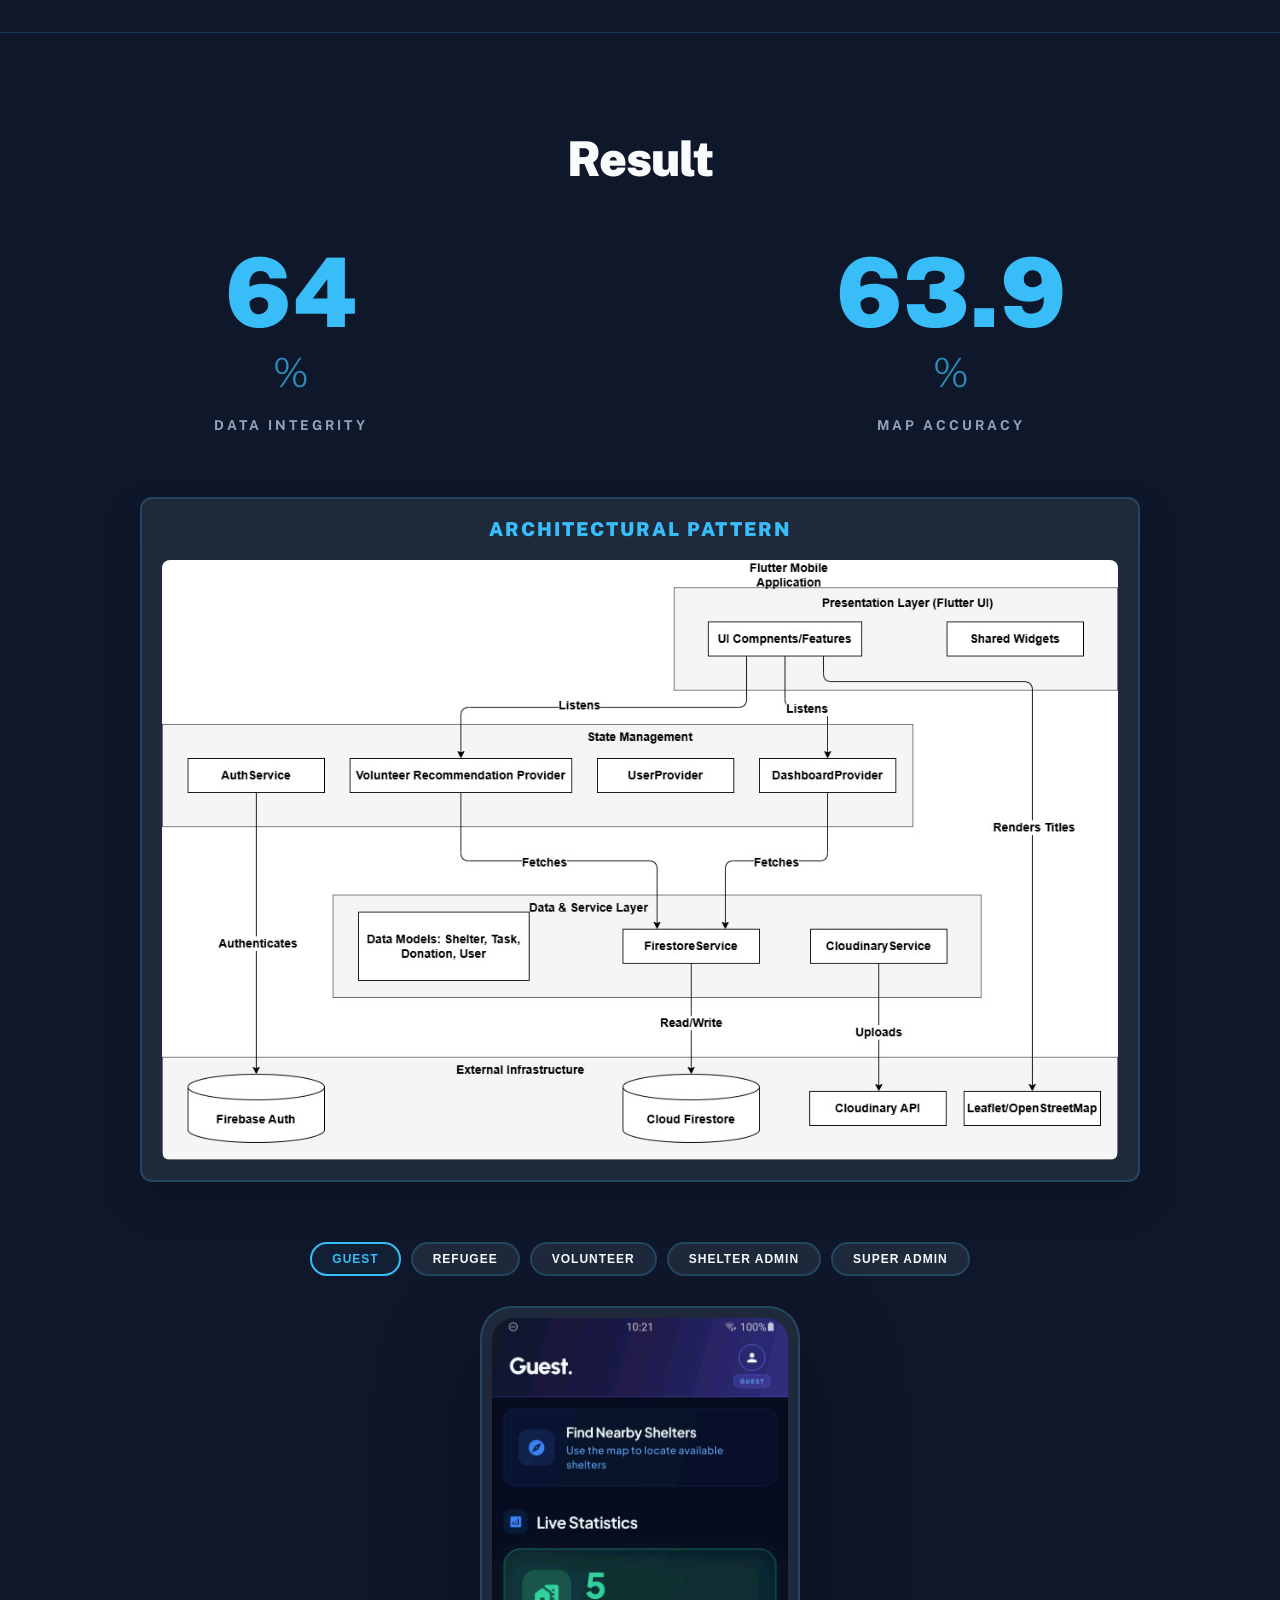
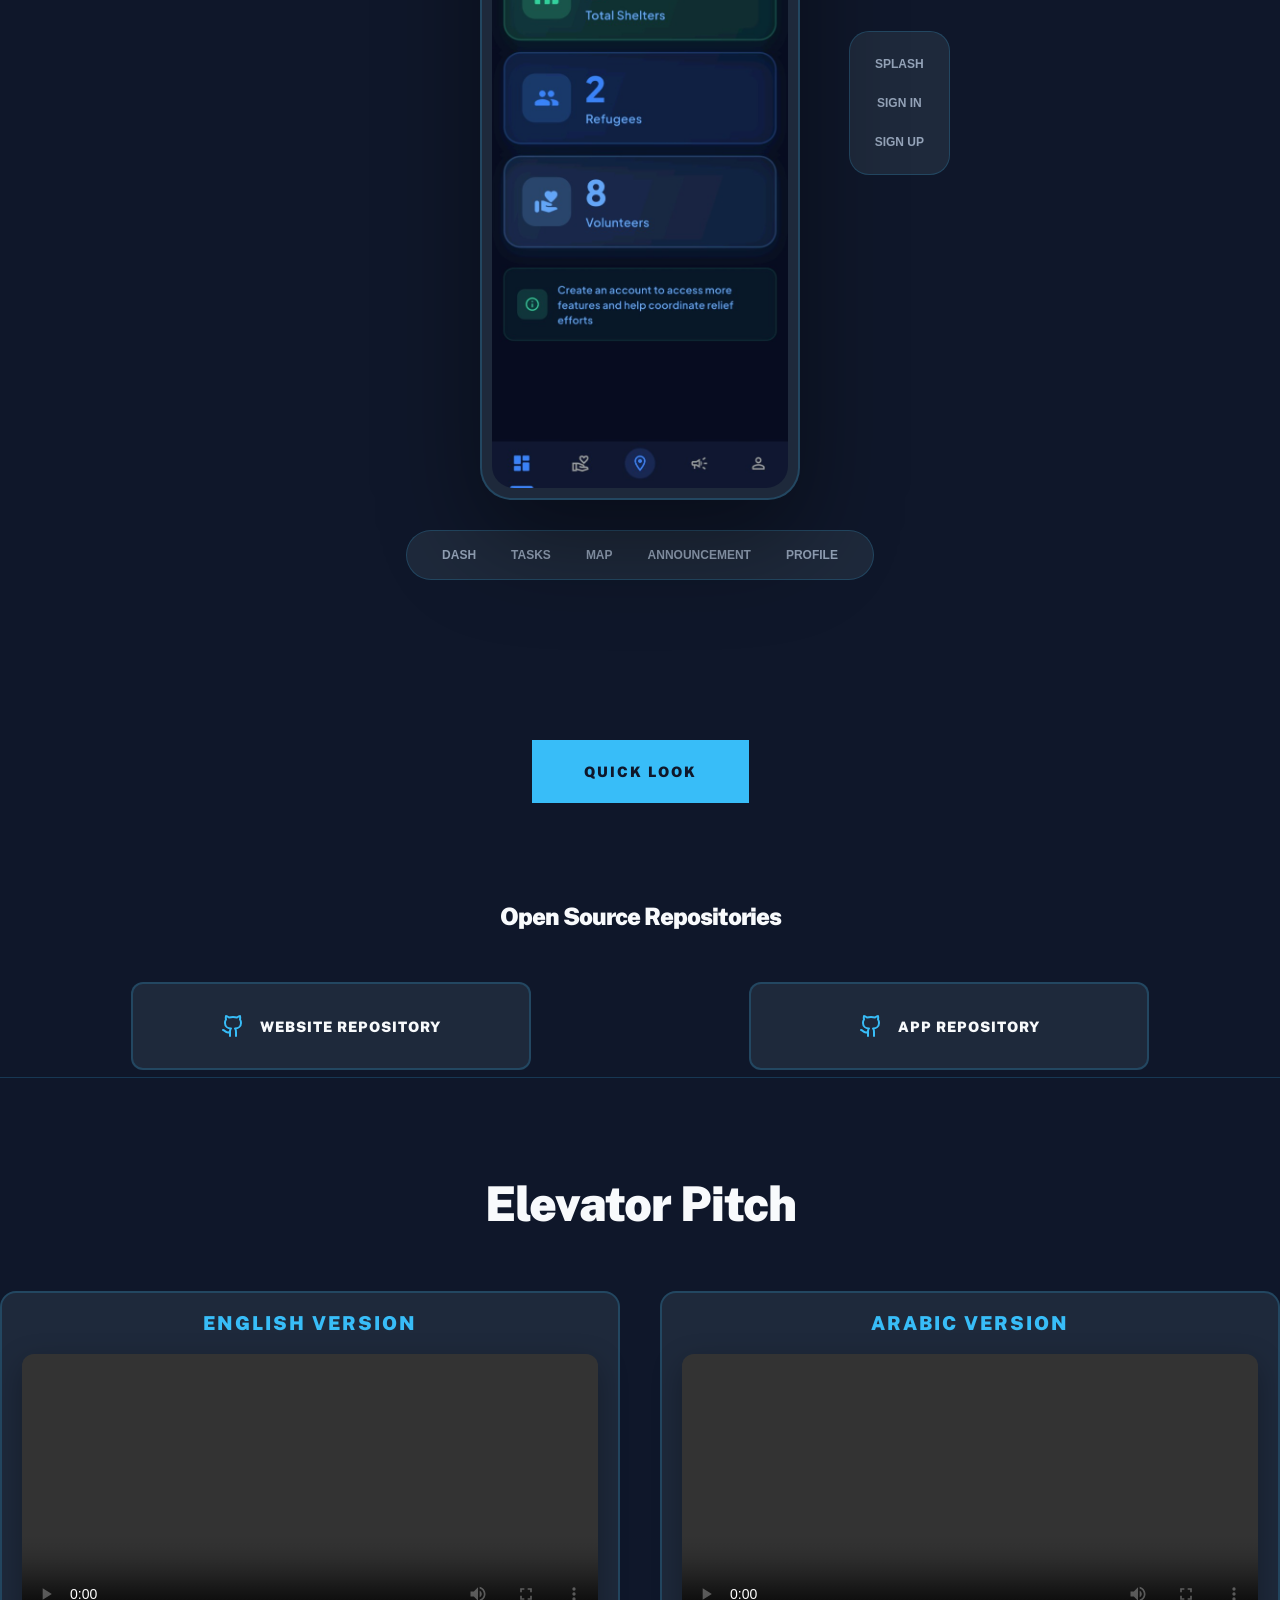
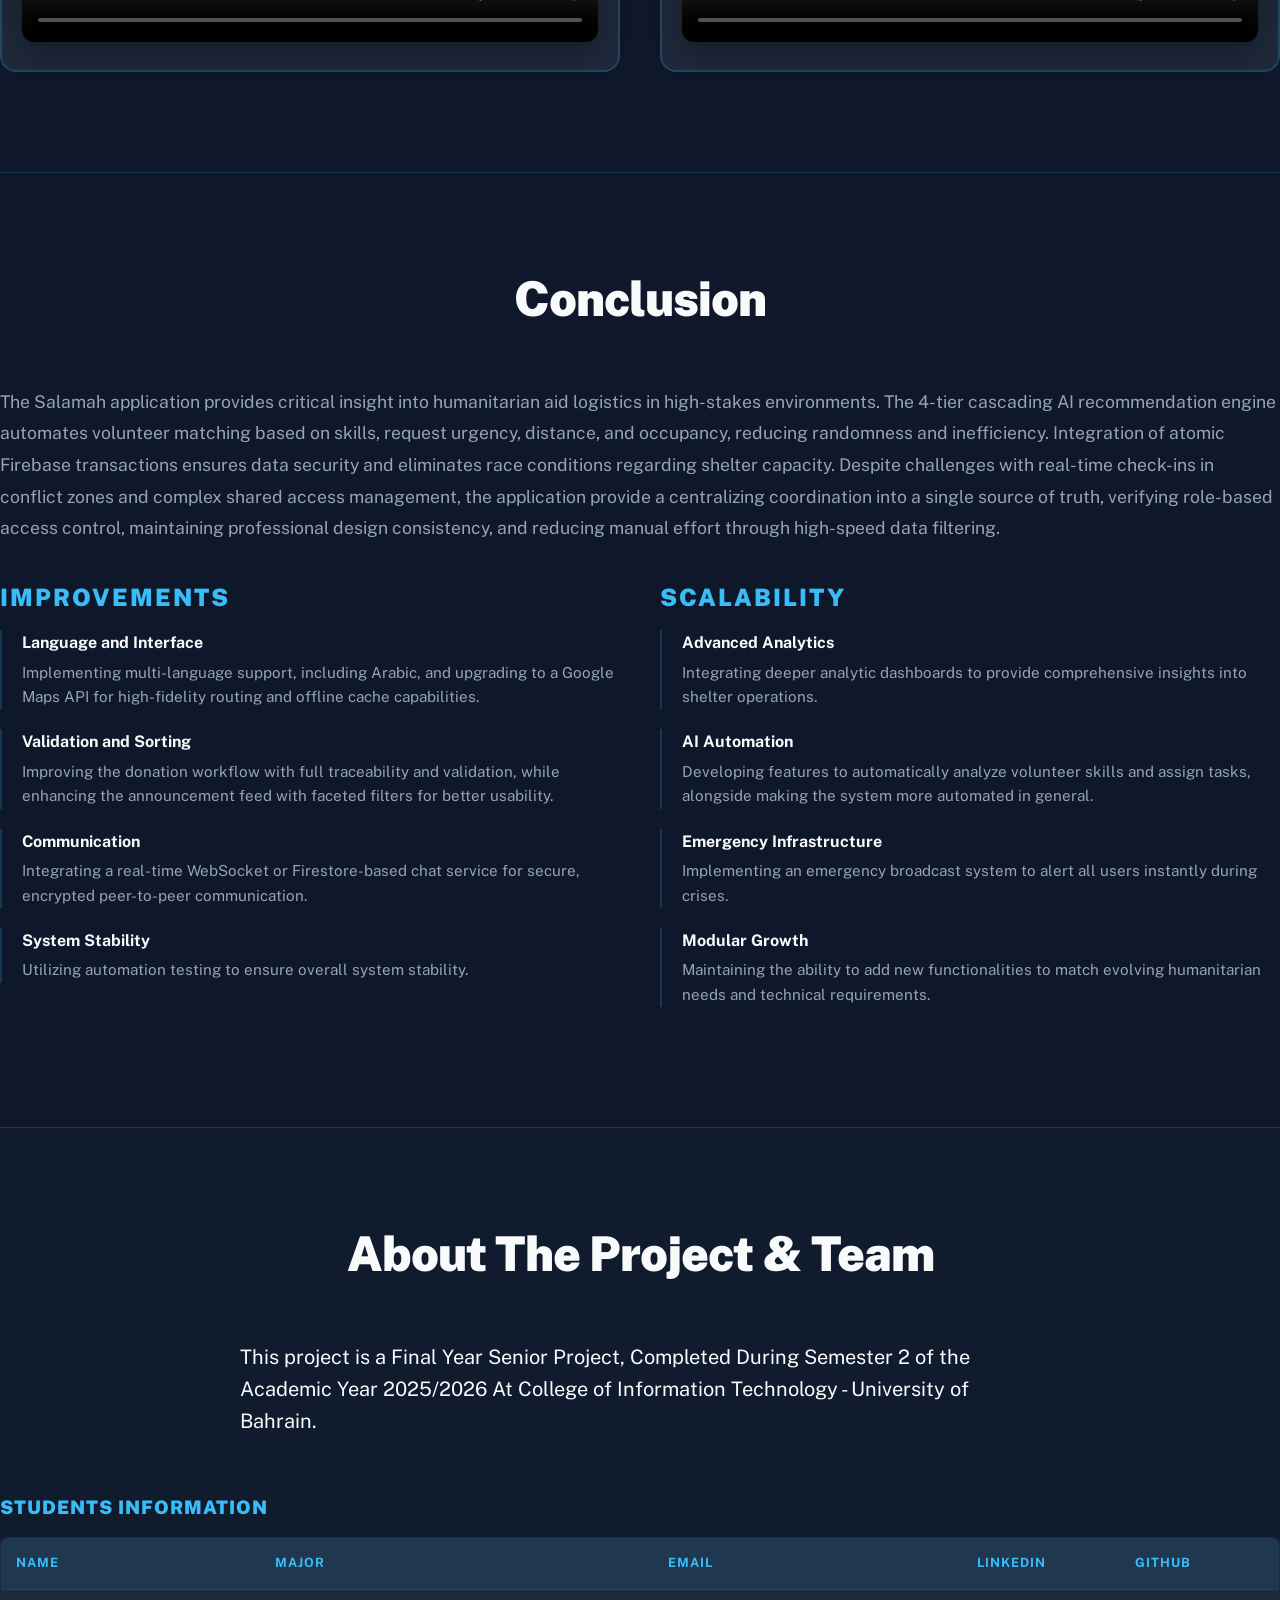
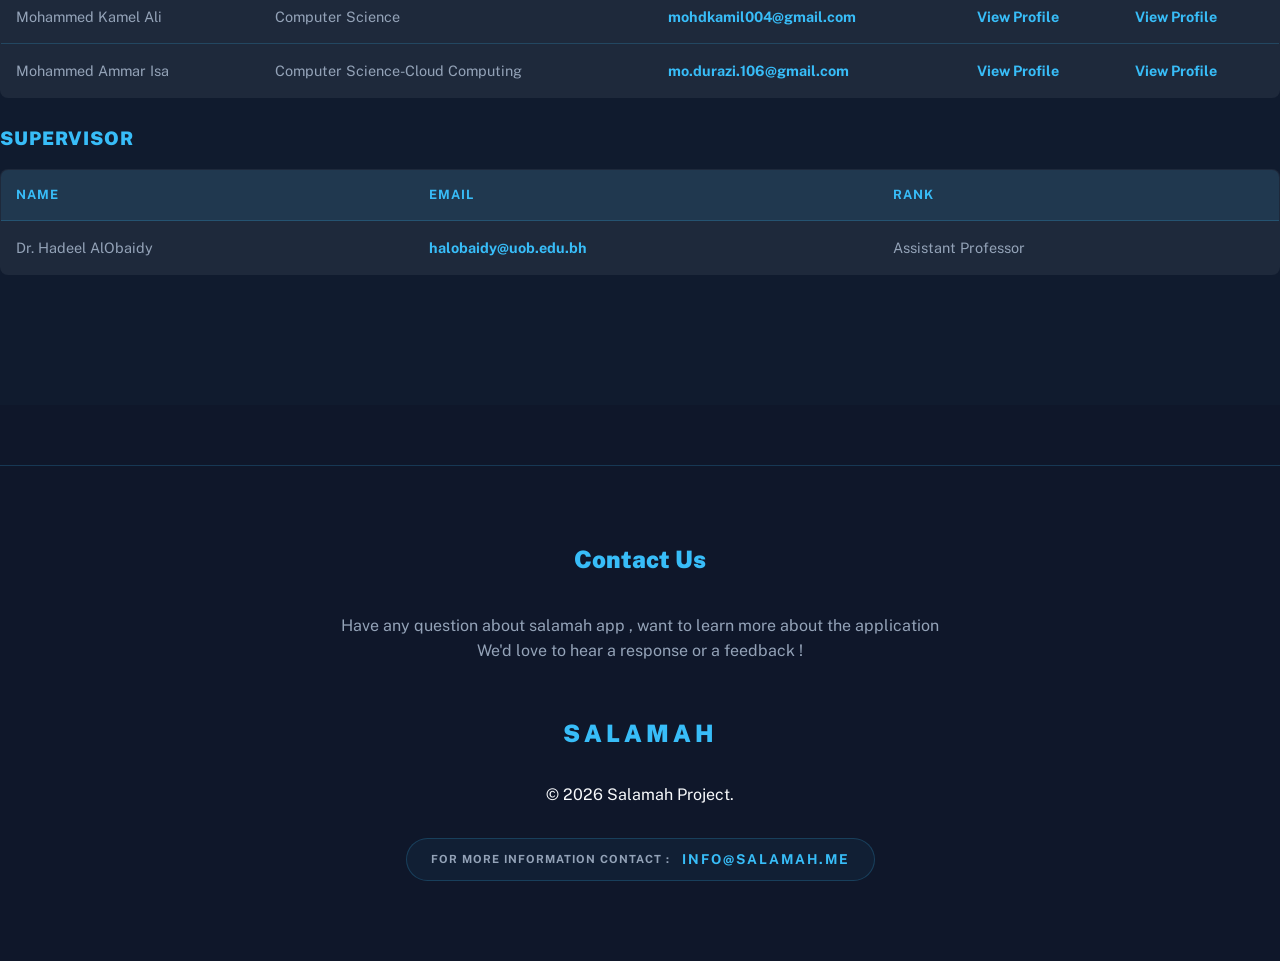
==== commit aee997a9: "Final Commit" ====
--- a/index.html
+++ b/index.html
@@ -27,6 +27,11 @@
                 <a href="#conclusion">Conclusion</a>
                 <a href="#team">Team</a>
             </div>
+            <button class="burger-menu" id="burger-btn" aria-label="Open Menu">
+                <span></span>
+                <span></span>
+                <span></span>
+            </button>
             <button id="theme-toggle" class="theme-toggle-btn" aria-label="Toggle Theme">
                 <svg class="sun-icon" width="20" height="20" viewBox="0 0 24 24" fill="none" stroke="currentColor" stroke-width="2"><circle cx="12" cy="12" r="5"/><line x1="12" y1="1" x2="12" y2="3"/><line x1="12" y1="21" x2="12" y2="23"/><line x1="4.22" y1="4.22" x2="5.64" y2="5.64"/><line x1="18.36" y1="18.36" x2="19.78" y2="19.78"/><line x1="1" y1="12" x2="3" y2="12"/><line x1="21" y1="12" x2="23" y2="12"/><line x1="4.22" y1="19.78" x2="5.64" y2="18.36"/><line x1="18.36" y1="5.64" x2="19.78" y2="4.22"/></svg>
                 <svg class="moon-icon" width="20" height="20" viewBox="0 0 24 24" fill="none" stroke="currentColor" stroke-width="2"><path d="M21 12.79A9 9 0 1 1 11.21 3 7 7 0 0 0 21 12.79z"/></svg>
@@ -430,6 +435,7 @@
             </div>
         </footer>
     </main>
+
     <script src="scripts/theme.js"></script>
     <script src="scripts/main.js"></script>
 </body>
--- a/styles/main.css
+++ b/styles/main.css
@@ -101,6 +101,42 @@
 
 .nav-links a.active::after {
     width: 100%;
+}
+
+/* Burger Menu - Hidden on Desktop */
+.burger-menu {
+    display: none;
+    flex-direction: column;
+    gap: 6px;
+    background: transparent;
+    border: none;
+    cursor: pointer;
+    z-index: 1001;
+    padding: 10px;
+    margin-right: -10px;
+}
+
+.burger-menu span {
+    display: block;
+    width: 24px;
+    height: 2px;
+    background: var(--text);
+    transition: 0.3s cubic-bezier(0.4, 0, 0.2, 1);
+    transform-origin: center;
+}
+
+/* Burger Open State Animation */
+.burger-menu.open span:nth-child(1) {
+    transform: translateY(8px) rotate(45deg);
+}
+
+.burger-menu.open span:nth-child(2) {
+    opacity: 0;
+    transform: translateX(10px);
+}
+
+.burger-menu.open span:nth-child(3) {
+    transform: translateY(-8px) rotate(-45deg);
 }
 
 @keyframes pulse-glow {
@@ -319,8 +355,8 @@
 /* Features */
 .features { padding: 100px 0; border-top: 1px solid var(--border); }
 .section-title { font-size: 3rem; text-align: center; margin-bottom: 60px; letter-spacing: -1px; }
-.feature-grid { display: grid; grid-template-columns: repeat(3, 1fr); gap: 30px; }
-.feature-card { background: var(--surface); padding: 50px 40px; border: 2px solid var(--border); transition: 0.4s; position: relative; }
+.feature-grid { display: flex; flex-wrap: wrap; justify-content: center; gap: 30px; }
+.feature-card { background: var(--surface); padding: 50px 40px; border: 2px solid var(--border); transition: 0.4s; position: relative; flex: 1 1 350px; max-width: 400px; }
 .feature-card:hover { border-color: var(--accent); transform: translateY(-10px); box-shadow: 0 20px 40px rgba(0,0,0,0.3); }
 .feature-card .icon-wrapper { color: var(--accent); margin-bottom: 25px; }
 .feature-card h3 { font-size: 1.75rem; margin-bottom: 15px; }
@@ -580,7 +616,6 @@
 /* Responsive */
 @media (max-width: 1024px) {
     .hero-frame h1 { font-size: 6rem; }
-    .feature-grid { grid-template-columns: 1fr 1fr; }
 }
 @media (max-width: 768px) {
     .container { 
@@ -603,7 +638,7 @@
     }
 
     .theme-toggle-btn {
-        margin-right: 5px;
+        display: none !important;
     }
 
     .hero, 
@@ -626,10 +661,6 @@
         width: 100% !important;
         text-align: center !important;
         justify-content: center !important;
-    }
-
-    .feature-grid {
-        grid-template-columns: 1fr !important;
         gap: 20px !important;
     }
 
@@ -701,7 +732,38 @@
     .repo-section { margin-top: -20px; padding-bottom: 20px; }
     .footer { padding: 40px 0; }
 
-    .nav-links { display: none; }
+    .nav-links { 
+        display: flex !important;
+        flex-direction: column !important;
+        position: fixed !important;
+        top: 0 !important;
+        right: -100% !important;
+        width: 300px !important;
+        height: 100vh !important;
+        background: var(--surface) !important;
+        padding: 100px 40px !important;
+        gap: 30px !important;
+        transition: right 0.4s cubic-bezier(0.4, 0, 0.2, 1) !important;
+        box-shadow: -10px 0 30px rgba(0,0,0,0.3) !important;
+        z-index: 1000 !important;
+    }
+
+    .nav-links.open {
+        right: 0 !important;
+    }
+
+    .nav-links a {
+        font-size: 1.1rem !important;
+        opacity: 1 !important;
+        width: 100% !important;
+        padding: 10px 0 !important;
+        border-bottom: 1px solid var(--border) !important;
+    }
+
+    .burger-menu {
+        display: flex !important;
+    }
+
     .hero-frame { padding: 40px 20px; }
     .table-wrapper {
         width: 100% !important;
